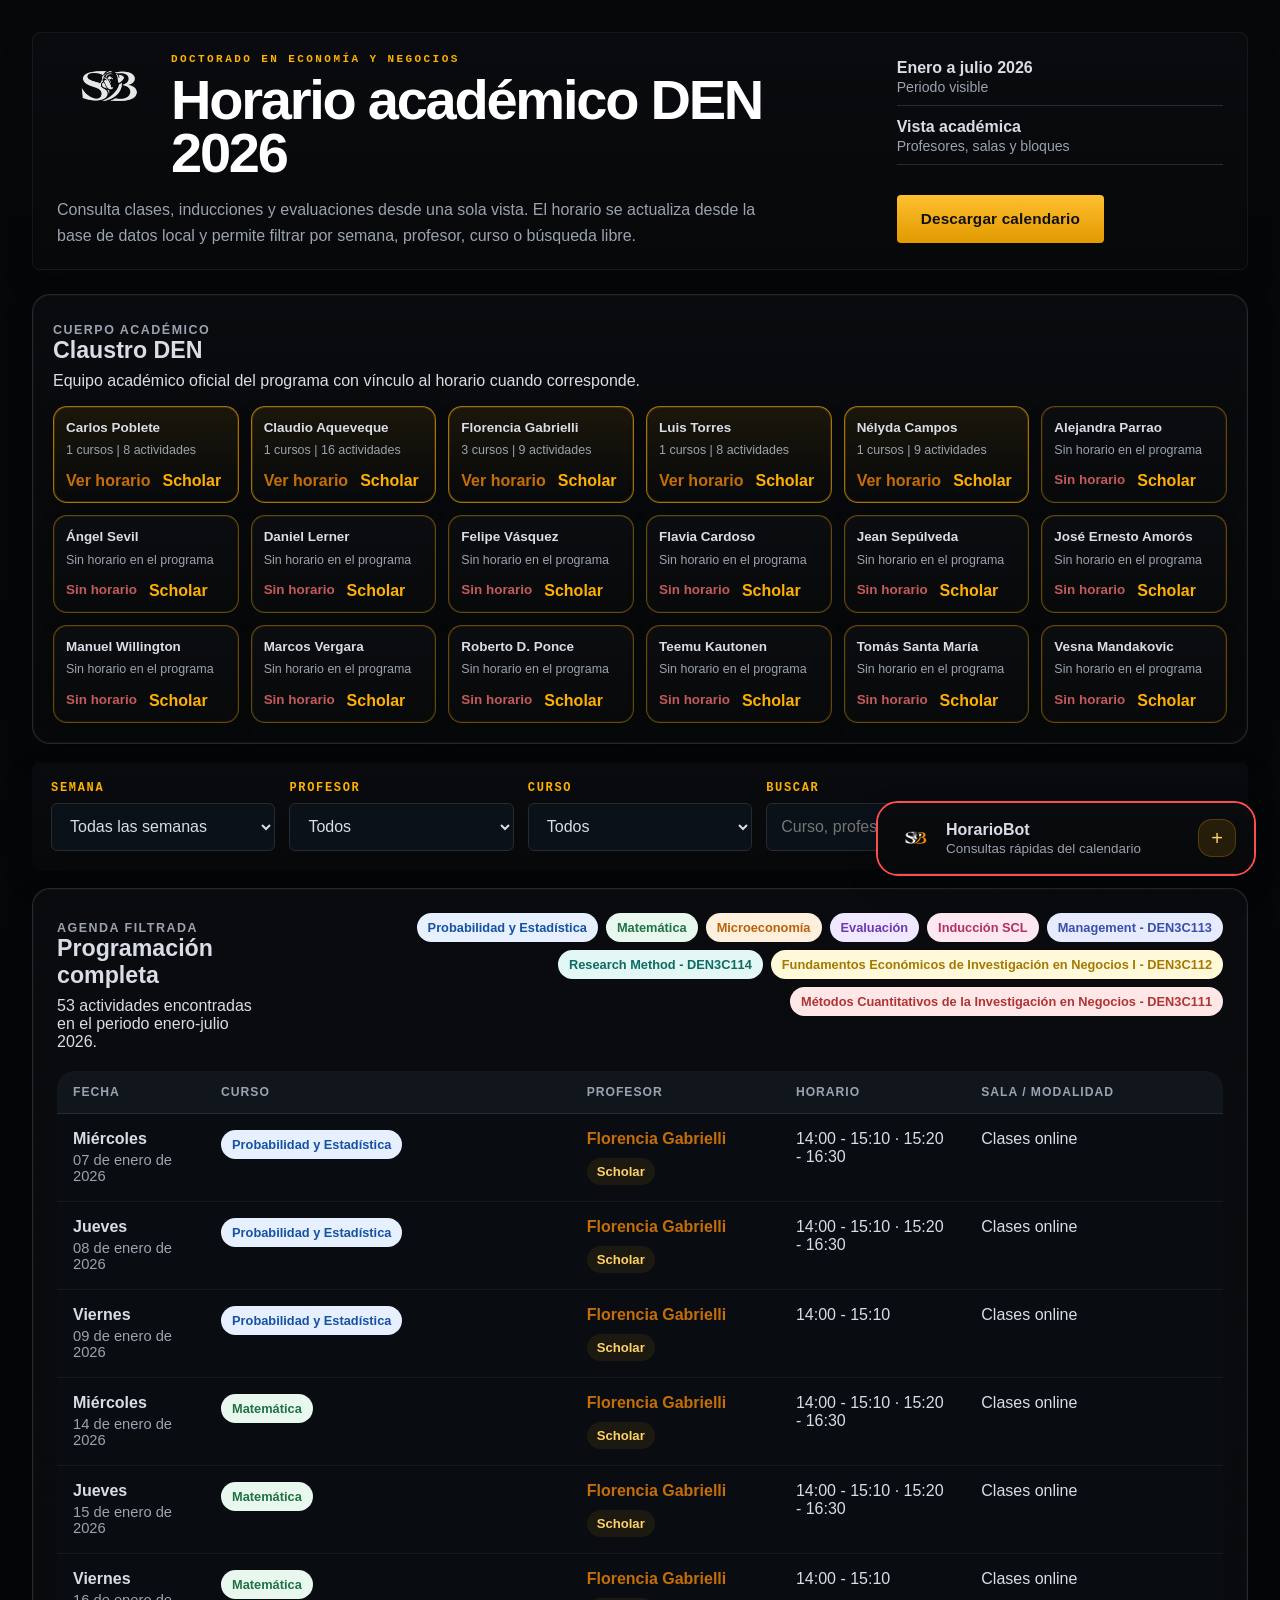
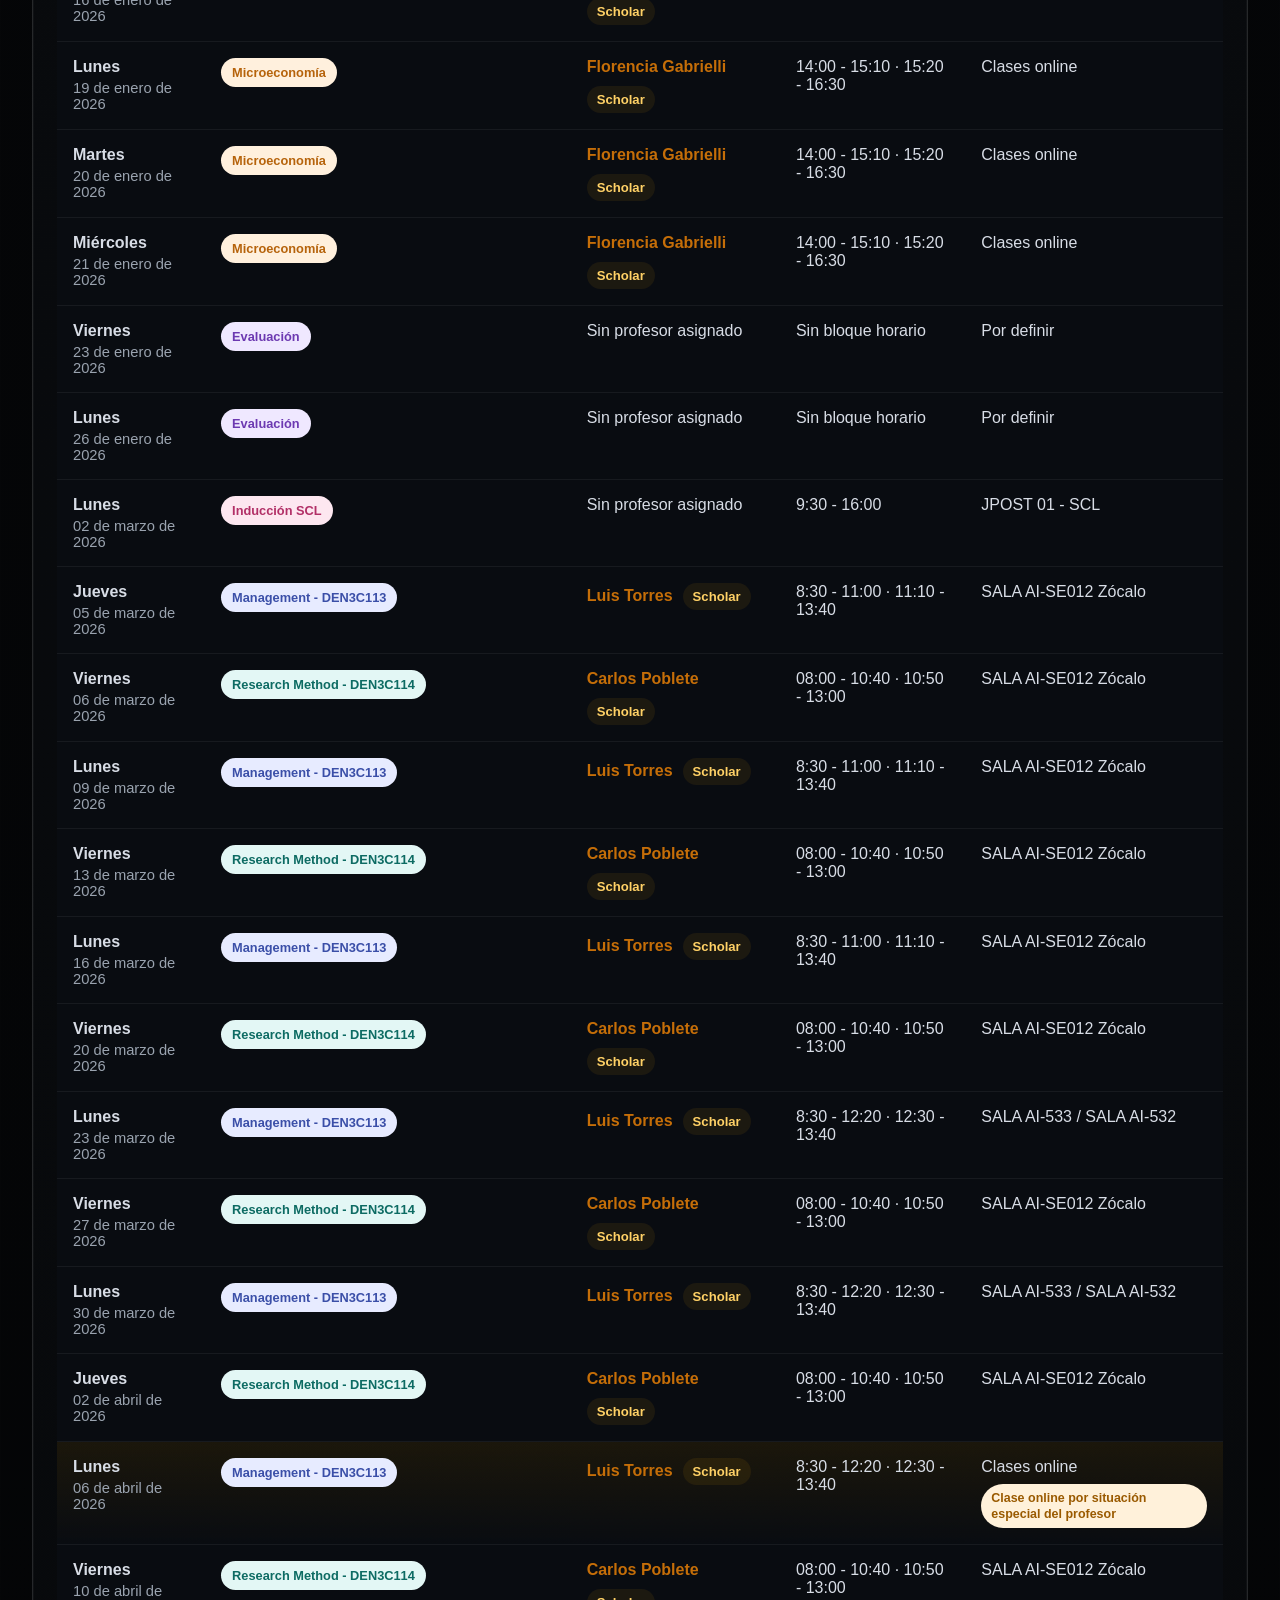
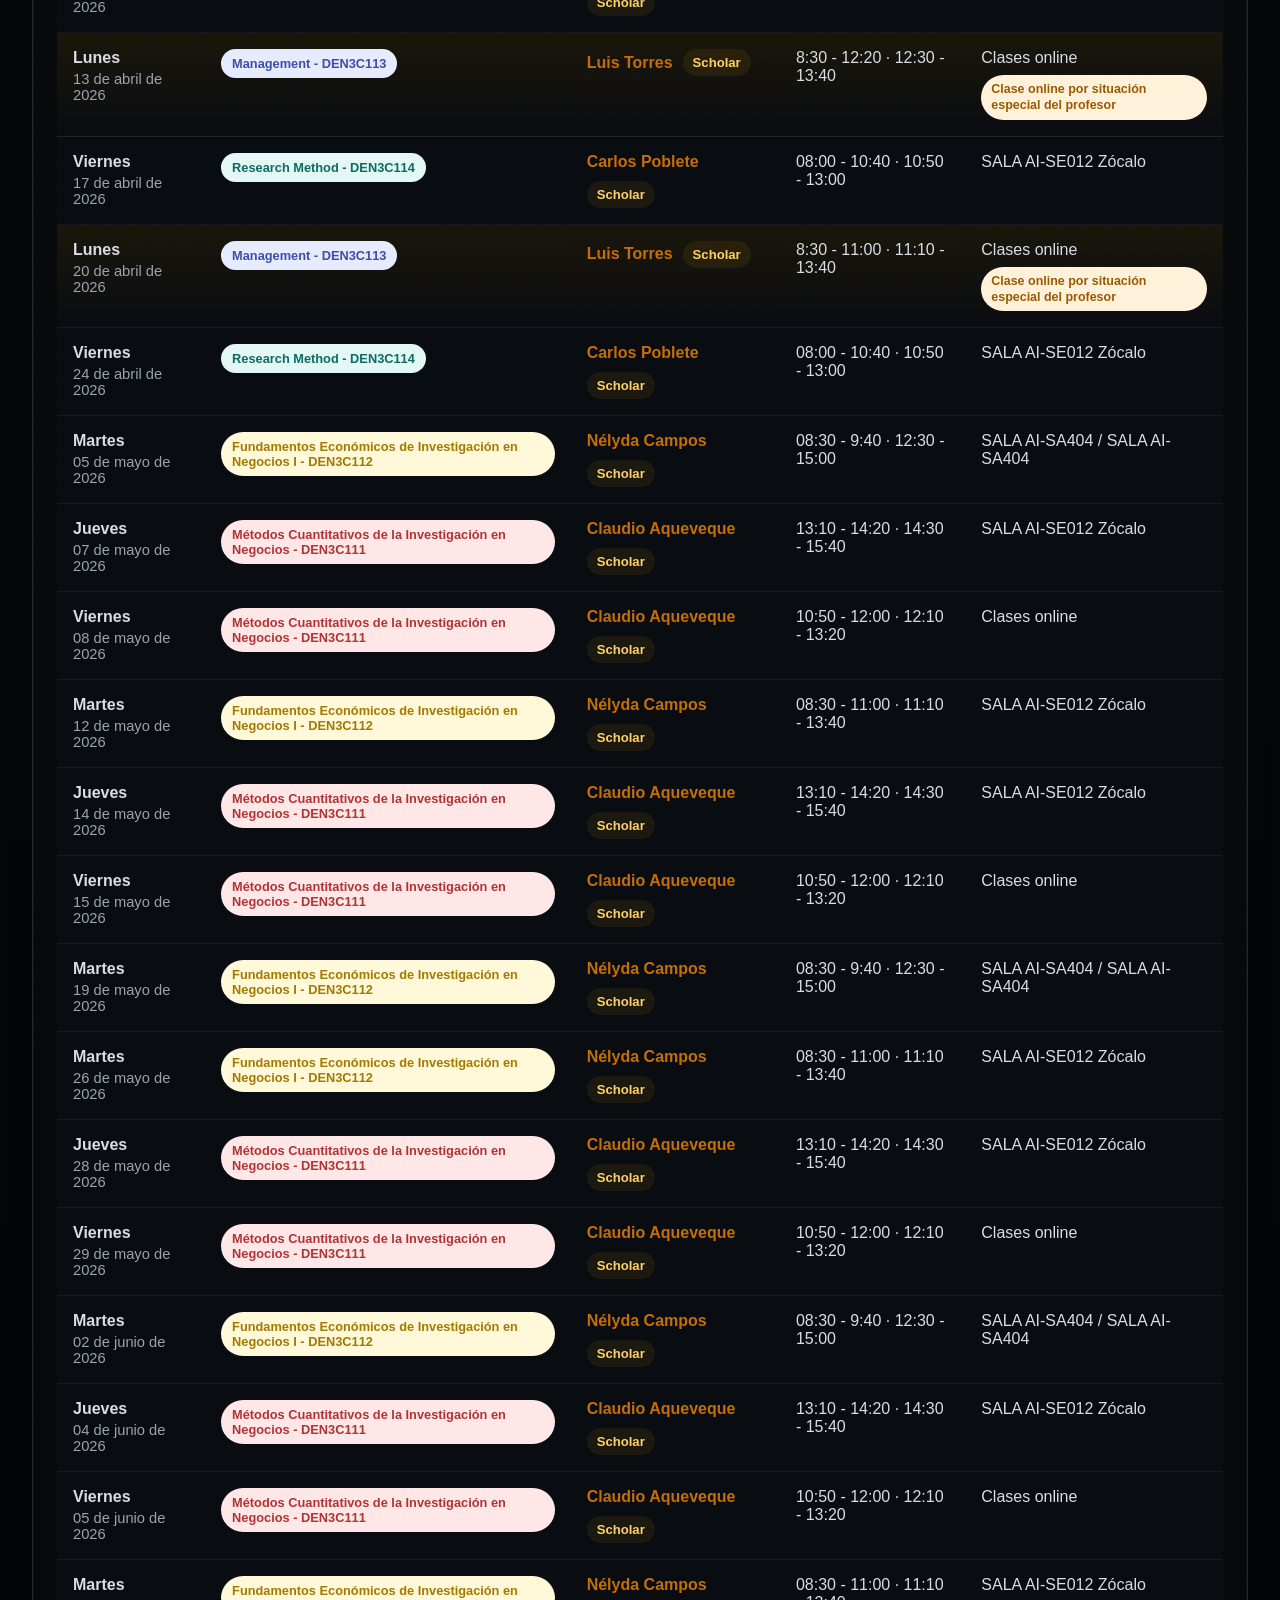
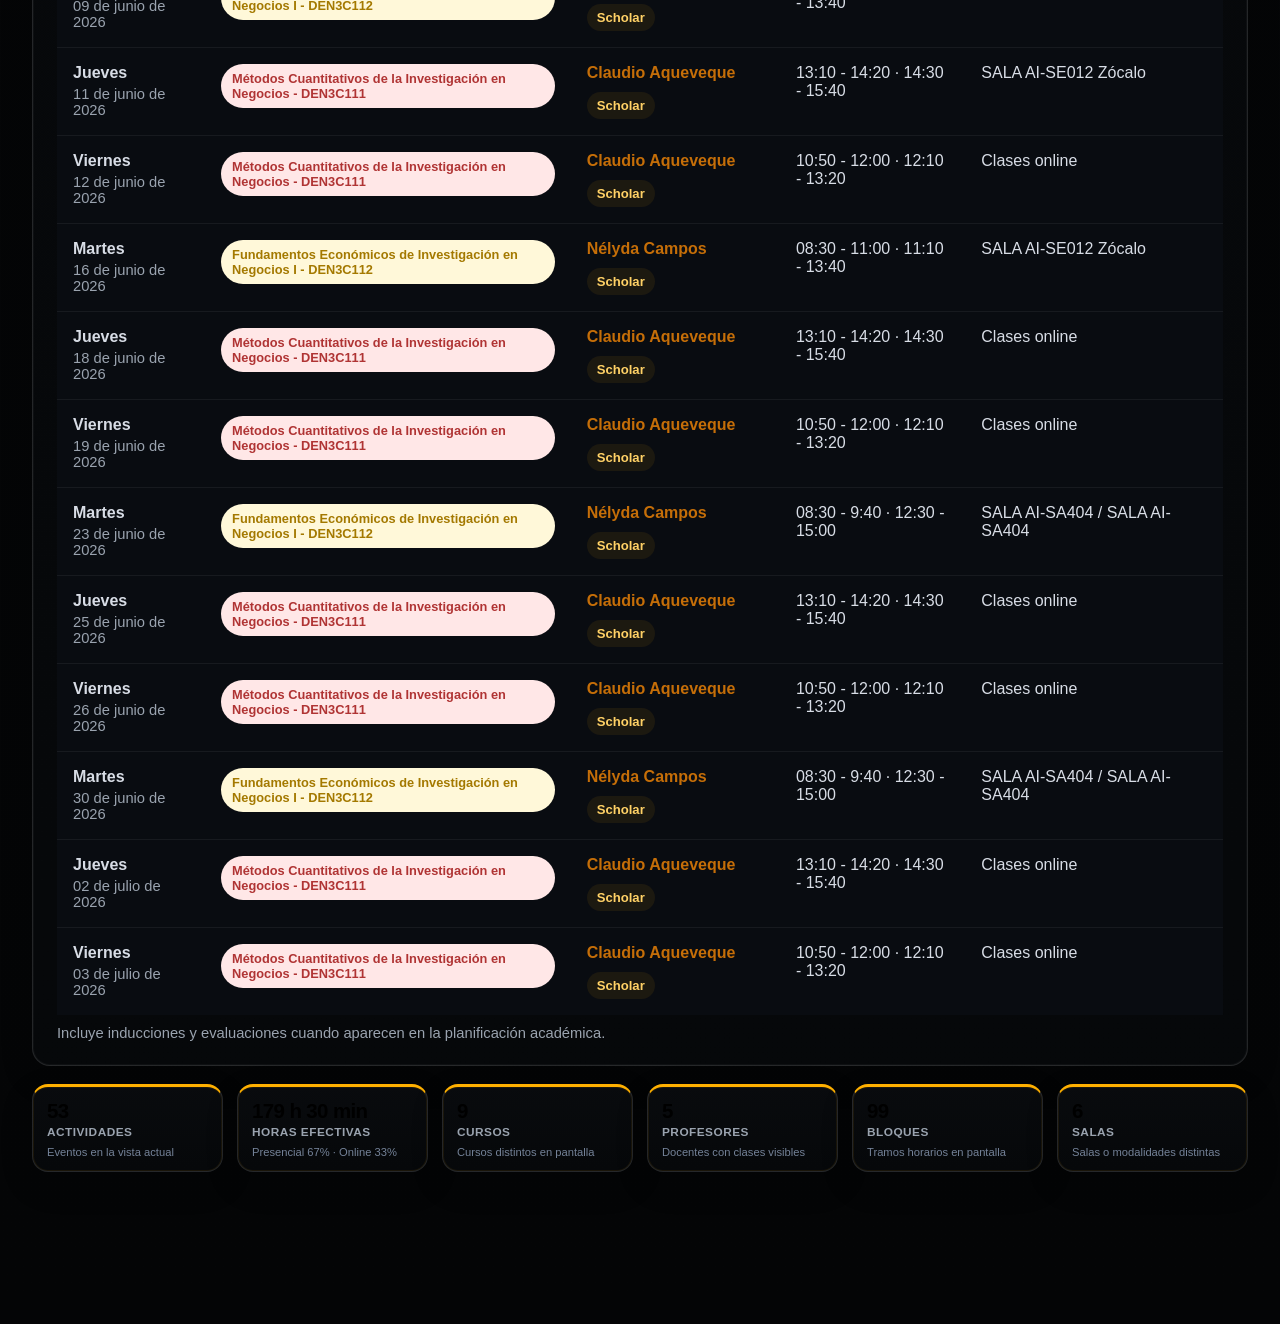
==== index.html @ d41dac8c "feat(ui): restyle schedule to bloomberg-inspired theme" ====
<!DOCTYPE html>
<html lang="es">
<head>
<meta charset="UTF-8">
<meta name="viewport" content="width=device-width, initial-scale=1.0">
<title>Horario DEN 2026 | Doctorado en Economía y Negocios UDD</title>
<link rel="stylesheet" href="styles/styles.css?v=20260322bc">
<script src="scripts/schedule.js?v=20260322bc" defer></script>
<script src="scripts/portal.js?v=20260322bc" defer></script>
<script src="scripts/chatbot.js?v=20260322bc" defer></script>
</head>
<body>
<main class="container">
<section class="hero">
<div class="hero-copy">
<div class="hero-brand">
<img class="hero-logo" src="logo_clean.png" alt="Logo UDD Negocios">
<div class="hero-brand-copy">
<p class="eyebrow">Doctorado en Economía y Negocios</p>
<h1>Horario académico DEN 2026</h1>
</div>
</div>
<p class="hero-text">
Consulta clases, inducciones y evaluaciones desde una sola vista. El horario se
actualiza desde la base de datos local y permite filtrar por semana, profesor,
curso o búsqueda libre.
</p>
</div>

<div class="hero-meta" aria-label="Resumen de cobertura del horario">
<article class="meta-card">
<strong>Enero a julio 2026</strong>
<span>Periodo visible</span>
</article>
<article class="meta-card">
<strong>Vista académica</strong>
<span>Profesores, salas y bloques</span>
</article>
<div class="meta-download-wrap">
<button id="downloadICS" class="meta-download" type="button">Descargar calendario</button>
</div>
</div>
</section>

<section class="workspace" aria-label="Panel de horario académico">
<section class="panel panel-compact faculty-band">
<header class="side-head">
<div>
<p class="section-label">Cuerpo académico</p>
<h2>Claustro DEN</h2>
<p>Equipo académico oficial del programa con vínculo al horario cuando corresponde.</p>
</div>
</header>
<div id="facultyGrid" class="faculty-band"></div>
</section>

<div class="toolbar">
<div class="control">
<label for="weekSelector">Semana</label>
<select id="weekSelector"></select>
</div>

<div class="control">
<label for="profSelector">Profesor</label>
<select id="profSelector"></select>
</div>

<div class="control">
<label for="courseSelector">Curso</label>
<select id="courseSelector"></select>
</div>

<div class="control">
<label for="searchInput">Buscar</label>
<input
id="searchInput"
name="searchInput"
type="search"
placeholder="Curso, profesor, sala o modalidad"
autocomplete="off"
>
</div>

<div class="control actions">
<button id="resetFilters" class="secondary-btn" type="button">
Limpiar filtros
</button>
</div>
</div>

<section class="active-filters" id="activeFilters" aria-live="polite"></section>

<div class="content-grid">
<section class="panel schedule-panel">
<header class="panel-head">
<div>
<p class="section-label">Agenda filtrada</p>
<h2 id="weekTitle">Cargando horario</h2>
<p id="weekSubtitle"></p>
</div>
<div class="legend" id="legend" aria-label="Cursos visibles"></div>
</header>

<div id="tableWrap" class="table-wrap" aria-live="polite"></div>

<footer class="footer-note">
Incluye inducciones y evaluaciones cuando aparecen en la planificación académica.
</footer>
</section>
</div>

<section class="summary" id="summary" aria-live="polite"></section>
</section>
</main>

<section id="den-chatbot" class="chatbot minimized" aria-label="Asistente del horario">
<header class="chat-header">
<div class="chat-brand">
<img class="chat-logo" src="logo_clean.png" alt="Logo UDD Negocios">
<div>
<span class="chat-title">HorarioBot</span>
<p class="chat-subtitle">Consultas rápidas del calendario</p>
</div>
</div>
<button
id="chat-toggle"
class="icon-btn"
aria-label="Abrir o cerrar chatbot"
aria-expanded="false"
type="button"
>
+
</button>
</header>

<div id="den-chat-window" class="chat-window" aria-live="polite"></div>
</section>
</body>
</html>
---- styles/styles.css ----
:root{
--bg:#050608;
--bg-strong:#0b0d10;
--card:linear-gradient(180deg, rgba(9,11,14,.98), rgba(6,8,10,.99));
--line:#262a31;
--line-strong:#3a2c12;
--text:#d8dde6;
--muted:#9aa3af;
--brand:#050608;
--brand-2:#ffb000;
--brand-3:#ffd166;
--shadow:0 12px 34px rgba(0,0,0,.14);
--blue:#e6f0ff;
--green:#e9f8ef;
--orange:#fff0dd;
--purple:#efe8ff;
--pink:#fde7f0;
--indigo:#e7ebff;
--teal:#e3f7f5;
--yellow:#fff8d9;
--red:#ffe7e7;
--font-ui:"Space Grotesk","Aptos","Segoe UI",sans-serif;
--shadow-soft:0 14px 36px rgba(17,17,17,.06);
}

*{
box-sizing:border-box;
}

html{
scroll-behavior:smooth;
}

body{
margin:0;
padding:32px;
color:var(--text);
font-family:var(--font-ui);
background:linear-gradient(180deg, #060709 0%, #040506 100%);
}

button,
input,
select{
font:inherit;
}

button{
cursor:pointer;
}

a{
color:inherit;
}

.container{
max-width:1360px;
margin:0 auto 120px;
}

.hero{
display:grid;
grid-template-columns:minmax(0, 1.8fr) minmax(280px, .72fr);
gap:24px;
padding:20px 24px;
border-radius:8px;
background:linear-gradient(180deg, rgba(9,11,14,.98), rgba(6,8,10,.99));
color:#fff;
box-shadow:var(--shadow);
align-items:center;
min-height:0;
border:1px solid rgba(255,255,255,.06);
}

.hero-copy{
max-width:860px;
}

.hero-brand{
display:grid;
grid-template-columns:auto 1fr;
align-items:start;
column-gap:14px;
}

.hero-brand-copy{
display:flex;
flex-direction:column;
justify-content:center;
}

.hero-logo{
width:100px;
height:auto;
flex:0 0 auto;
margin:0;
filter:brightness(0) invert(1);
opacity:.9;
}

.eyebrow{
margin:0 0 8px;
font-size:11px;
letter-spacing:.22em;
text-transform:uppercase;
color:var(--brand-2);
opacity:1;
font-weight:700;
font-family:"IBM Plex Mono","Aptos Mono",monospace;
}

.hero h1{
margin:0;
font-size:clamp(34px, 5vw, 56px);
line-height:.95;
letter-spacing:-.04em;
}

.hero-text{
max-width:720px;
margin:18px 0 0;
line-height:1.6;
color:var(--muted);
}

.hero-meta{
display:grid;
gap:12px;
align-content:start;
}

.meta-card{
padding:0 0 10px;
border:none;
border-bottom:1px solid var(--line);
border-radius:0;
background:none;
backdrop-filter:none;
}

.meta-card:last-child{
padding-bottom:0;
border-bottom:none;
}

.meta-card strong,
.meta-card span{
display:block;
}

.meta-card strong{
font-size:1rem;
margin-bottom:2px;
color:var(--text);
}

.meta-card span{
font-size:.88rem;
color:var(--muted);
}

.meta-download-wrap{
display:flex;
align-items:center;
justify-content:flex-start;
min-height:auto;
padding-top:18px;
}

.meta-download{
margin-top:0;
display:inline-flex;
align-items:center;
justify-content:center;
min-height:48px;
padding:14px 24px;
border-radius:4px;
background:linear-gradient(180deg, #ffbf2f, #e19a00);
color:#111111;
font-size:.96rem;
font-weight:800;
letter-spacing:.01em;
border:0;
box-shadow:none;
text-shadow:none;
text-decoration:none;
cursor:pointer;
transition:transform .16s ease, box-shadow .16s ease, background .16s ease;
}

.meta-download:hover,
.meta-download:focus-visible{
background:linear-gradient(180deg, #ffc94c, #eba40f);
color:#111111;
transform:translateY(-1px);
box-shadow:0 8px 16px rgba(0,0,0,.18);
}

.workspace{
margin-top:24px;
display:flex;
flex-direction:column;
gap:18px;
}

.toolbar{
display:grid;
grid-template-columns:repeat(5, minmax(0, 1fr));
gap:14px;
padding:18px;
background:linear-gradient(180deg, rgba(9,11,14,.98), rgba(6,8,10,.99));
border:1px solid rgba(0,0,0,.06);
border-radius:8px;
backdrop-filter:none;
box-shadow:var(--shadow);
}

.control{
display:flex;
flex-direction:column;
gap:8px;
}

.control label{
font-size:12px;
font-weight:700;
letter-spacing:.14em;
text-transform:uppercase;
color:var(--brand-2);
font-family:"IBM Plex Mono","Aptos Mono",monospace;
}

select,
input{
width:100%;
min-height:48px;
padding:12px 14px;
border:1px solid var(--line);
border-radius:6px;
background:#0a1118;
color:var(--text);
outline:none;
transition:border-color .16s ease, box-shadow .16s ease, transform .16s ease;
}

select:focus,
input:focus{
border-color:var(--brand-2);
box-shadow:0 0 0 4px rgba(242,140,24,.14);
}

.actions{
justify-content:flex-end;
}

.primary-btn,
.secondary-btn,
.text-btn,
.icon-btn{
border:none;
border-radius:14px;
transition:transform .16s ease, box-shadow .16s ease, background .16s ease;
}

.primary-btn,
.secondary-btn{
min-height:48px;
font-weight:700;
}

.primary-btn{
background:var(--brand);
color:#fff;
box-shadow:0 10px 24px rgba(17,17,17,.18);
}

.primary-btn:hover,
.secondary-btn:hover,
.text-btn:hover,
.icon-btn:hover,
.badge-button:hover,
.legend-course:hover,
.den-buttons button:hover{
transform:translateY(-1px);
}

.secondary-btn{
background:rgba(255,176,0,.05);
color:#ffd166;
border:1px solid rgba(255,176,0,.22);
}

.text-btn{
padding:0;
background:none;
color:#c56e08;
font-weight:700;
}

.text-link{
font-weight:700;
color:var(--brand-2);
text-decoration:none;
}

.text-muted{
color:var(--muted);
font-weight:700;
font-size:.84rem;
}

.text-muted-alert{
color:#c45a5a;
}

.summary{
margin:0;
display:grid;
grid-template-columns:repeat(auto-fit, minmax(180px, 1fr));
gap:14px;
}

.active-filters{
display:none;
flex-wrap:wrap;
gap:10px;
margin:0 0 18px;
}

.active-filters.is-visible{
display:flex;
}

.sum-card,
.panel,
.chatbot{
background:var(--card);
border:1px solid rgba(255,255,255,.12);
box-shadow:var(--shadow);
}

.sum-card{
padding:14px 14px 12px;
border-radius:16px;
text-align:left;
border-top:3px solid var(--brand-2);
box-shadow:inset 0 0 0 1px rgba(255,176,0,.08), var(--shadow);
}

.sum-card .k{
font-size:1.28rem;
font-weight:800;
line-height:1;
letter-spacing:-.03em;
}

.sum-card .v{
margin-top:4px;
font-size:.74rem;
font-weight:700;
letter-spacing:.04em;
text-transform:uppercase;
color:var(--muted);
}

.sum-helper{
margin-top:6px;
font-size:.7rem;
line-height:1.25;
color:#748298;
}

.summary-action{
cursor:pointer;
transition:transform .16s ease, box-shadow .16s ease, border-color .16s ease, background .16s ease;
}

.summary-action:hover,
.summary-action:focus-visible{
transform:translateY(-1px);
border-color:rgba(255,176,0,.4);
box-shadow:0 14px 28px rgba(0,0,0,.24);
background:linear-gradient(180deg, rgba(12,14,17,.98), rgba(8,10,12,.99));
}

.filter-chip{
display:inline-flex;
align-items:center;
gap:8px;
padding:10px 14px;
border:1px solid #d7e2f0;
border-radius:999px;
background:rgba(255,255,255,.84);
color:var(--brand);
font-weight:700;
box-shadow:0 6px 16px rgba(20,38,62,.05);
}

.content-grid{
display:block;
width:100%;
}

.faculty-band{
margin:0;
}

.faculty-band-grid{
display:grid;
grid-template-columns:repeat(6, minmax(0, 1fr));
gap:12px;
margin-top:16px;
}

.panel{
border-radius:18px;
padding:24px;
box-shadow:inset 0 0 0 1px rgba(255,255,255,.03), var(--shadow);
}

.panel-compact{
padding:20px;
}

.schedule-panel{
min-height:auto;
width:100%;
}

.panel-head,
.side-head{
display:flex;
justify-content:space-between;
align-items:flex-start;
gap:16px;
}

.section-label{
margin:0 0 8px;
font-size:.78rem;
font-weight:800;
letter-spacing:.12em;
text-transform:uppercase;
color:var(--muted);
}

.panel-head h2,
.side-head h2{
margin:0;
font-size:1.45rem;
}

.panel-head p,
.side-head p{
margin:8px 0 0;
}

.legend{
display:flex;
flex-wrap:wrap;
gap:8px;
justify-content:flex-end;
}

.table-wrap{
margin-top:20px;
overflow:auto;
}

table{
width:100%;
border-collapse:separate;
border-spacing:0;
}

thead th{
padding:14px 16px;
text-align:left;
font-size:.76rem;
font-weight:800;
letter-spacing:.08em;
text-transform:uppercase;
color:var(--muted);
background:#11161d;
border-bottom:1px solid var(--line);
}

thead th:first-child{
border-top-left-radius:18px;
}

thead th:last-child{
border-top-right-radius:18px;
}

tbody tr{
background:#090c11;
}

tbody tr.row-special-change{
background:linear-gradient(180deg, rgba(255,176,0,.08) 0%, #090c11 100%);
}

tbody td{
padding:16px;
border-bottom:1px solid rgba(255,255,255,.06);
vertical-align:top;
}

tbody tr:last-child td{
border-bottom:none;
}

.datebox .day{
font-weight:800;
text-transform:capitalize;
}

.datebox .date{
margin-top:4px;
color:var(--muted);
font-size:.92rem;
}

.footer-note{
margin-top:10px;
font-size:.92rem;
color:var(--muted);
}

.special-change-note{
margin-top:8px;
display:inline-flex;
padding:6px 10px;
border-radius:999px;
background:#fff1da;
color:#9a5a00;
font-size:.78rem;
font-weight:800;
line-height:1.3;
}

.badge{
display:inline-flex;
align-items:center;
padding:7px 11px;
border-radius:999px;
font-size:.8rem;
font-weight:800;
border:none;
}

.badge-button,
.legend-course{
box-shadow:none;
}

.badge-button{
text-align:left;
}

.legend-course{
cursor:pointer;
}

.professor-cell{
display:flex;
flex-wrap:wrap;
gap:10px;
align-items:center;
}

.professor-trigger{
text-align:left;
}

.scholar-link{
display:inline-flex;
align-items:center;
padding:6px 10px;
border-radius:999px;
background:rgba(255,176,0,.08);
color:#ffd166;
text-decoration:none;
font-size:.82rem;
font-weight:700;
}

.stack-list{
display:grid;
gap:10px;
margin-top:16px;
}

.faculty-spotlight{
padding:12px;
border:1px solid rgba(255,176,0,.42);
border-radius:14px;
background:linear-gradient(180deg, rgba(11,13,16,.98) 0%, rgba(7,9,11,.99) 100%);
}

.faculty-band-grid .faculty-spotlight{
min-height:100%;
}

.faculty-card{
display:flex;
flex-direction:column;
justify-content:space-between;
box-shadow:0 10px 24px rgba(20,38,62,.06);
}

.faculty-card-active{
border-color:rgba(255,176,0,.62);
background:linear-gradient(180deg, rgba(255,176,0,.08) 0%, rgba(7,9,11,.99) 100%);
box-shadow:inset 0 0 0 1px rgba(255,176,0,.16), 0 8px 18px rgba(0,0,0,.2);
}

.faculty-card-muted{
border-color:rgba(255,176,0,.38);
background:linear-gradient(180deg, rgba(11,13,16,.98) 0%, rgba(7,9,11,.99) 100%);
box-shadow:inset 0 0 0 1px rgba(255,176,0,.08), 0 8px 18px rgba(0,0,0,.2);
}

.faculty-spotlight-top{
display:flex;
justify-content:space-between;
align-items:flex-start;
gap:12px;
}

.faculty-spotlight h3{
margin:0;
font-size:.84rem;
line-height:1.3;
}

.compact-actions{
margin-top:4px;
gap:6px;
}

.faculty-directory-link{
display:inline-flex;
align-items:center;
margin-top:16px;
font-weight:800;
color:var(--brand);
text-decoration:none;
font-size:.92rem;
}

.muted-copy{
margin:10px 0 0;
font-size:.92rem;
color:var(--muted);
line-height:1.45;
}

.faculty-card .muted-copy{
margin-top:6px;
font-size:.78rem;
line-height:1.3;
}

.faculty-band-empty{
margin:0;
}

.card-actions{
display:flex;
flex-wrap:wrap;
gap:12px;
margin-top:14px;
}

.mini-pill{
display:inline-flex;
align-items:center;
padding:6px 10px;
border-radius:999px;
background:#edf5ff;
color:var(--brand-2);
font-size:.74rem;
font-weight:800;
}

.empty{
padding:40px 20px;
border:1px dashed var(--line-strong);
border-radius:18px;
background:#fbfdff;
text-align:center;
color:var(--muted);
}

.empty-title{
display:block;
font-size:1rem;
color:var(--text);
}

.empty-copy{
max-width:560px;
margin:12px auto 0;
line-height:1.6;
}

.empty-actions{
margin-top:18px;
display:flex;
justify-content:center;
}

.chatbot{
position:fixed;
right:24px;
bottom:24px;
width:min(380px, calc(100vw - 24px));
border-radius:22px;
overflow:hidden;
z-index:20;
border:2px solid #ff4d4d !important;
}

.chat-header{
display:flex;
justify-content:space-between;
align-items:center;
gap:16px;
padding:16px 18px;
background:linear-gradient(180deg, rgba(9,11,14,.98), rgba(6,8,10,.99));
color:var(--text);
border-bottom:1px solid rgba(255,255,255,.08);
}

.chat-brand{
display:flex;
align-items:center;
gap:12px;
min-width:0;
}

.chat-logo{
width:38px;
height:38px;
object-fit:contain;
display:block;
filter:none;
}

.chat-title{
display:block;
font-weight:800;
}

.chat-subtitle{
margin:2px 0 0;
font-size:.84rem;
color:var(--muted);
opacity:1;
}

.icon-btn{
width:38px;
height:38px;
background:rgba(255,176,0,.12);
color:var(--brand-3);
font-size:1.25rem;
border:1px solid rgba(255,176,0,.22);
}

.chat-window{
max-height:420px;
padding:16px;
overflow:auto;
background:linear-gradient(180deg, rgba(9,11,14,.98), rgba(6,8,10,.99));
}

.chatbot.minimized .chat-window{
display:none;
}

.chat-copy{
font-weight:700;
color:var(--brand-3);
}

.chat-empty{
margin:14px 0 0;
color:var(--muted);
}

.chat-inline-btn{
display:inline-flex;
align-items:center;
padding:8px 12px;
border:1px solid rgba(255,176,0,.28);
border-radius:6px;
background:rgba(255,176,0,.06);
color:#ffd166;
font:inherit;
font-weight:700;
cursor:pointer;
}

.chat-inline-btn:hover,
.chat-inline-btn:focus-visible{
background:rgba(255,176,0,.12);
}

.chat-results{
display:grid;
gap:12px;
margin-top:14px;
}

.chat-card{
padding:14px;
border:1px solid rgba(255,176,0,.24);
border-radius:10px;
background:#0a1118;
}

.chat-card h3{
margin:0;
font-size:1rem;
color:var(--text);
}

.chat-meta{
margin:8px 0 0;
font-size:.9rem;
line-height:1.5;
color:var(--muted);
}

.den-buttons{
display:grid;
gap:10px;
margin-top:14px;
}

.den-buttons button{
padding:12px 14px;
border:1px solid rgba(255,176,0,.28);
border-radius:10px;
background:#0a1118;
color:var(--text);
text-align:left;
font-weight:700;
box-shadow:inset 0 0 0 1px rgba(255,176,0,.04);
}

.den-buttons button:hover,
.den-buttons button:focus-visible{
background:rgba(255,176,0,.08);
color:#ffe29a;
}

.c-blue{background:var(--blue);color:#1652a0;}
.c-green{background:var(--green);color:#207143;}
.c-orange{background:var(--orange);color:#b6630b;}
.c-purple{background:var(--purple);color:#6c39b1;}
.c-pink{background:var(--pink);color:#b23067;}
.c-indigo{background:var(--indigo);color:#3b4fa8;}
.c-teal{background:var(--teal);color:#0d6b63;}
.c-yellow{background:var(--yellow);color:#a47900;}
.c-red{background:var(--red);color:#b03434;}

@media (max-width:1180px){
.toolbar{
grid-template-columns:repeat(2, minmax(0, 1fr));
}

.faculty-band-grid{
grid-template-columns:repeat(3, minmax(0, 1fr));
}
}

@media (max-width:820px){
body{
padding:18px;
}

.container{
margin-bottom:96px;
}

.hero{
grid-template-columns:1fr;
padding:24px;
}

.hero-brand{
align-items:flex-start;
}

.toolbar{
grid-template-columns:1fr;
}

.panel-head,
.side-head{
flex-direction:column;
}

.legend{
justify-content:flex-start;
}

.faculty-band-grid{
grid-template-columns:repeat(2, minmax(0, 1fr));
}

table,
thead,
tbody,
tr,
td{
display:block;
width:100%;
}

thead{
display:none;
}

tbody{
display:grid;
gap:12px;
}

tbody tr{
border:1px solid var(--line);
border-radius:18px;
overflow:hidden;
}

tbody td{
padding:14px 16px;
border-bottom:1px solid #edf2f7;
}

tbody td:last-child{
border-bottom:none;
}

tbody td::before{
content:attr(data-label);
display:block;
margin-bottom:6px;
font-size:.75rem;
font-weight:800;
letter-spacing:.08em;
text-transform:uppercase;
color:var(--muted);
}

.chatbot{
right:12px;
bottom:12px;
width:calc(100vw - 24px);
}
}

@media (max-width:560px){
.summary,
.summary-sidebar{
grid-template-columns:1fr;
}

.faculty-band-grid{
grid-template-columns:1fr;
}

.sum-card{
padding:18px;
}

.sum-card .k{
font-size:1.55rem;
}
}
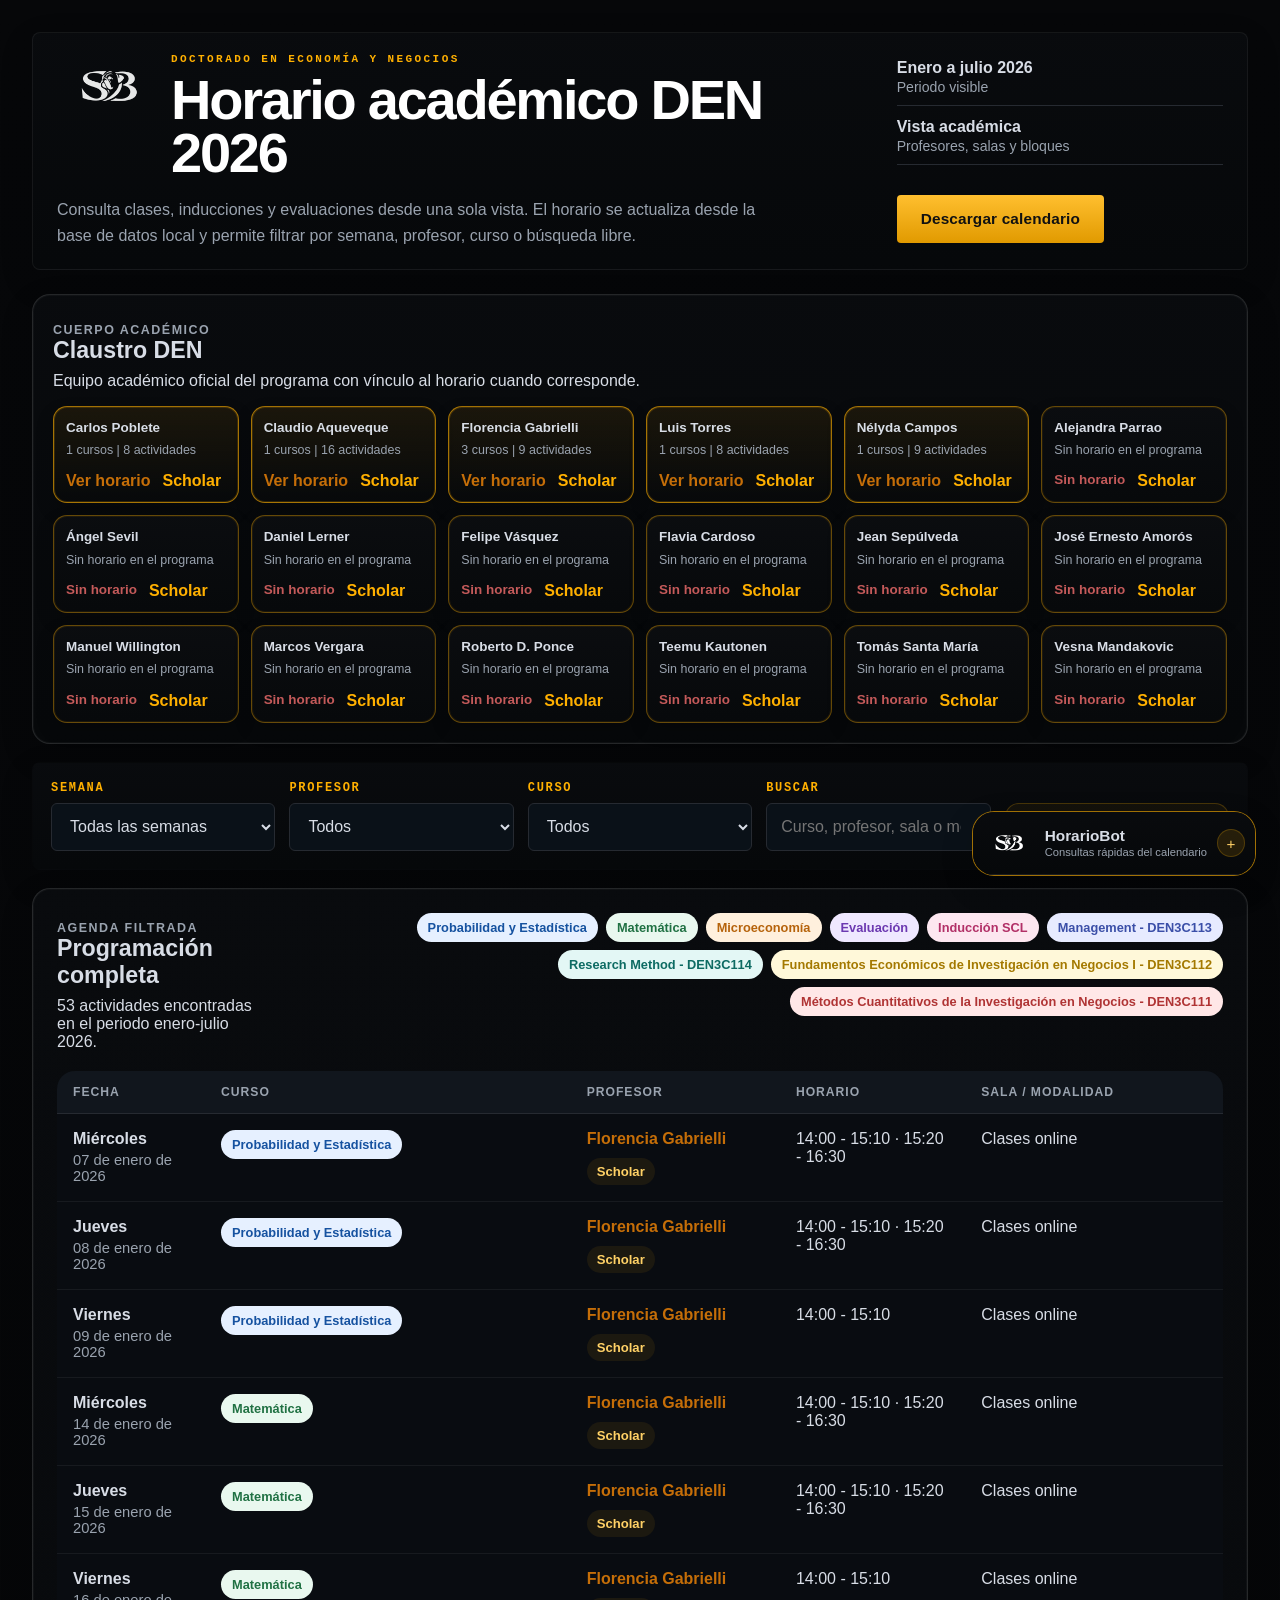
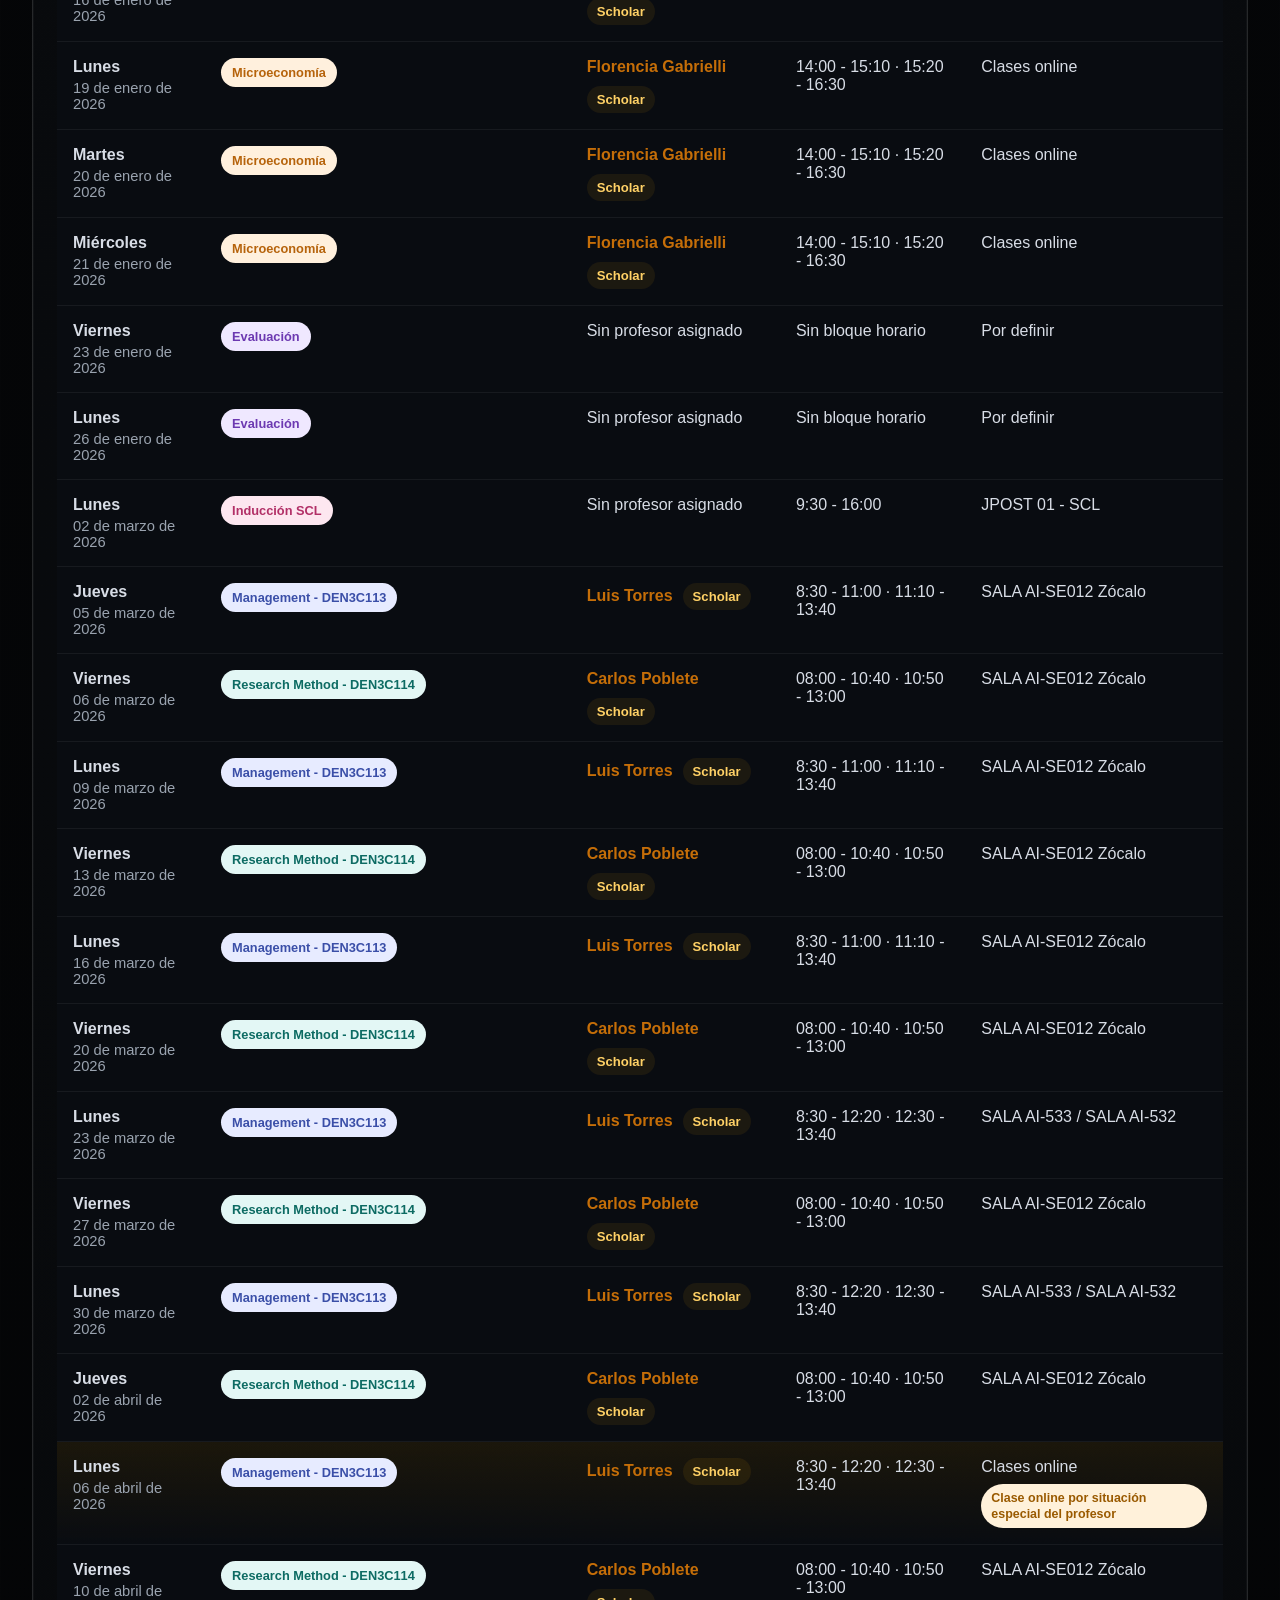
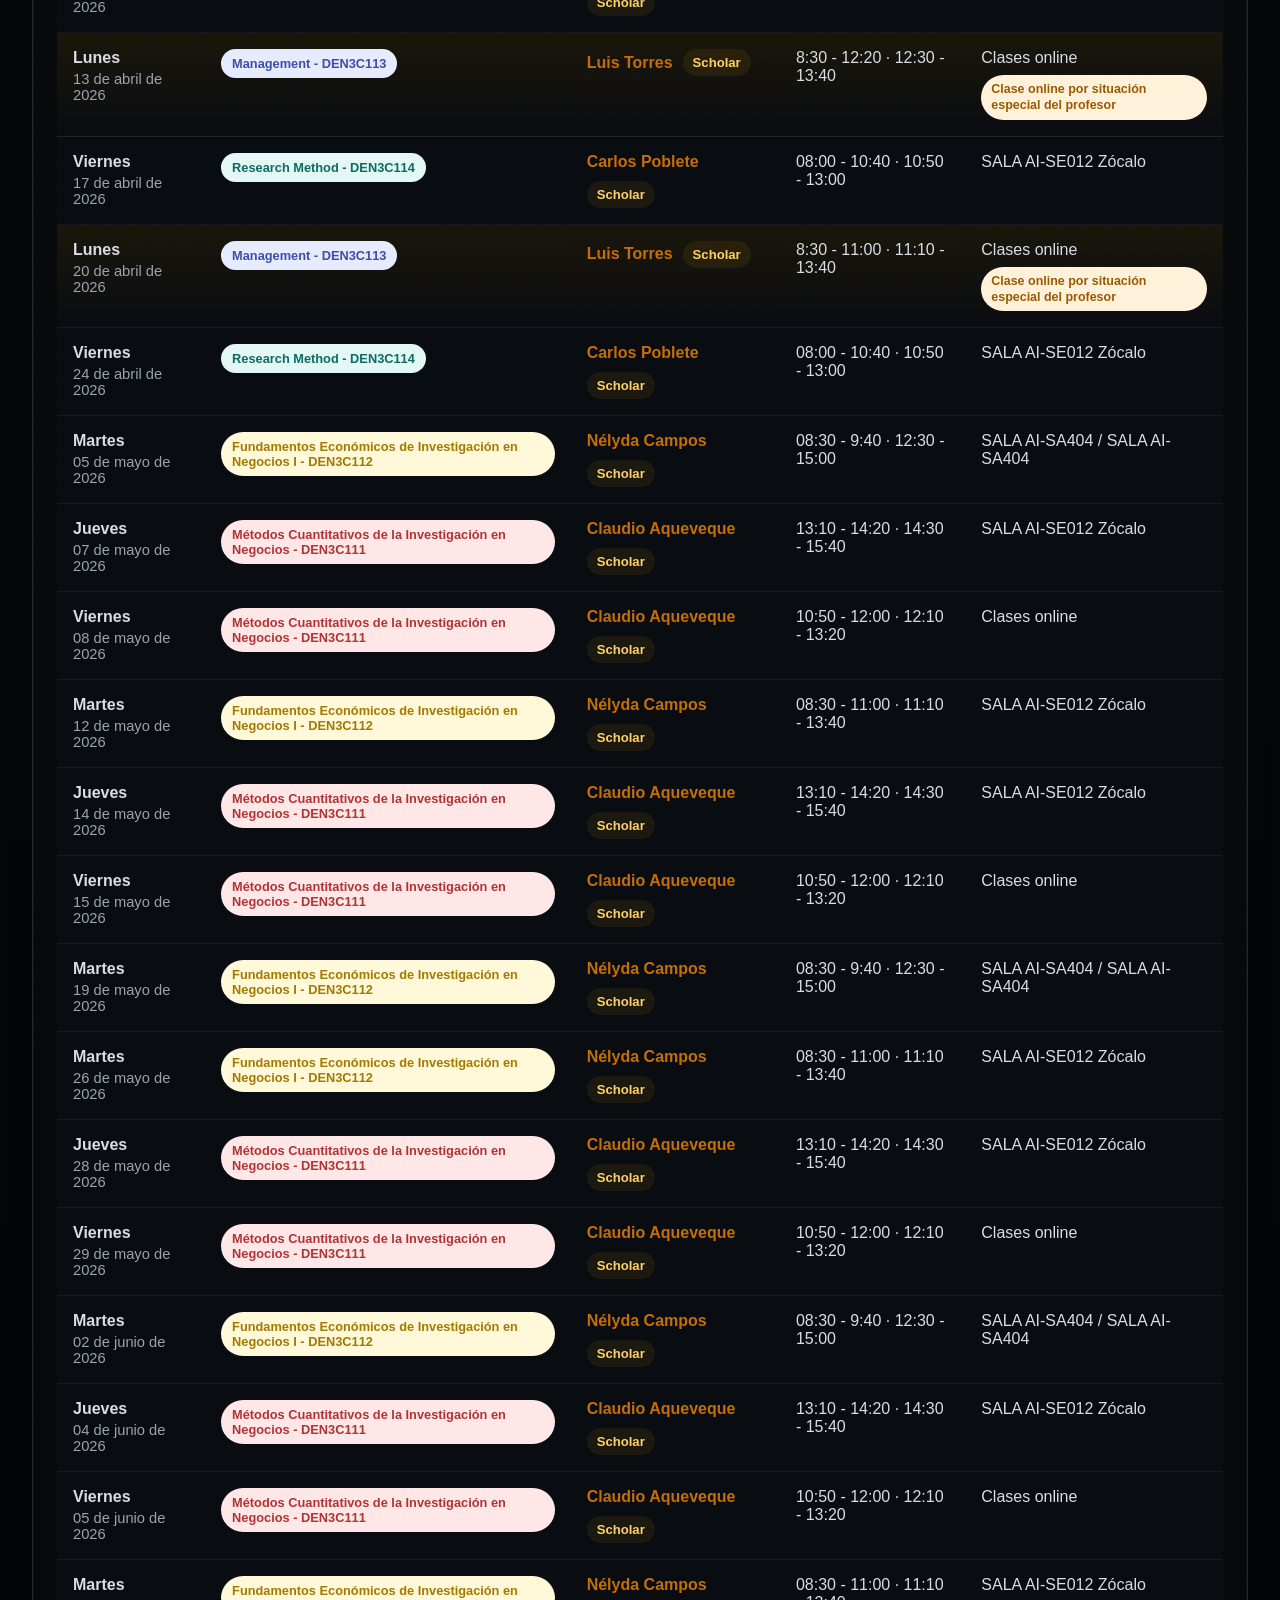
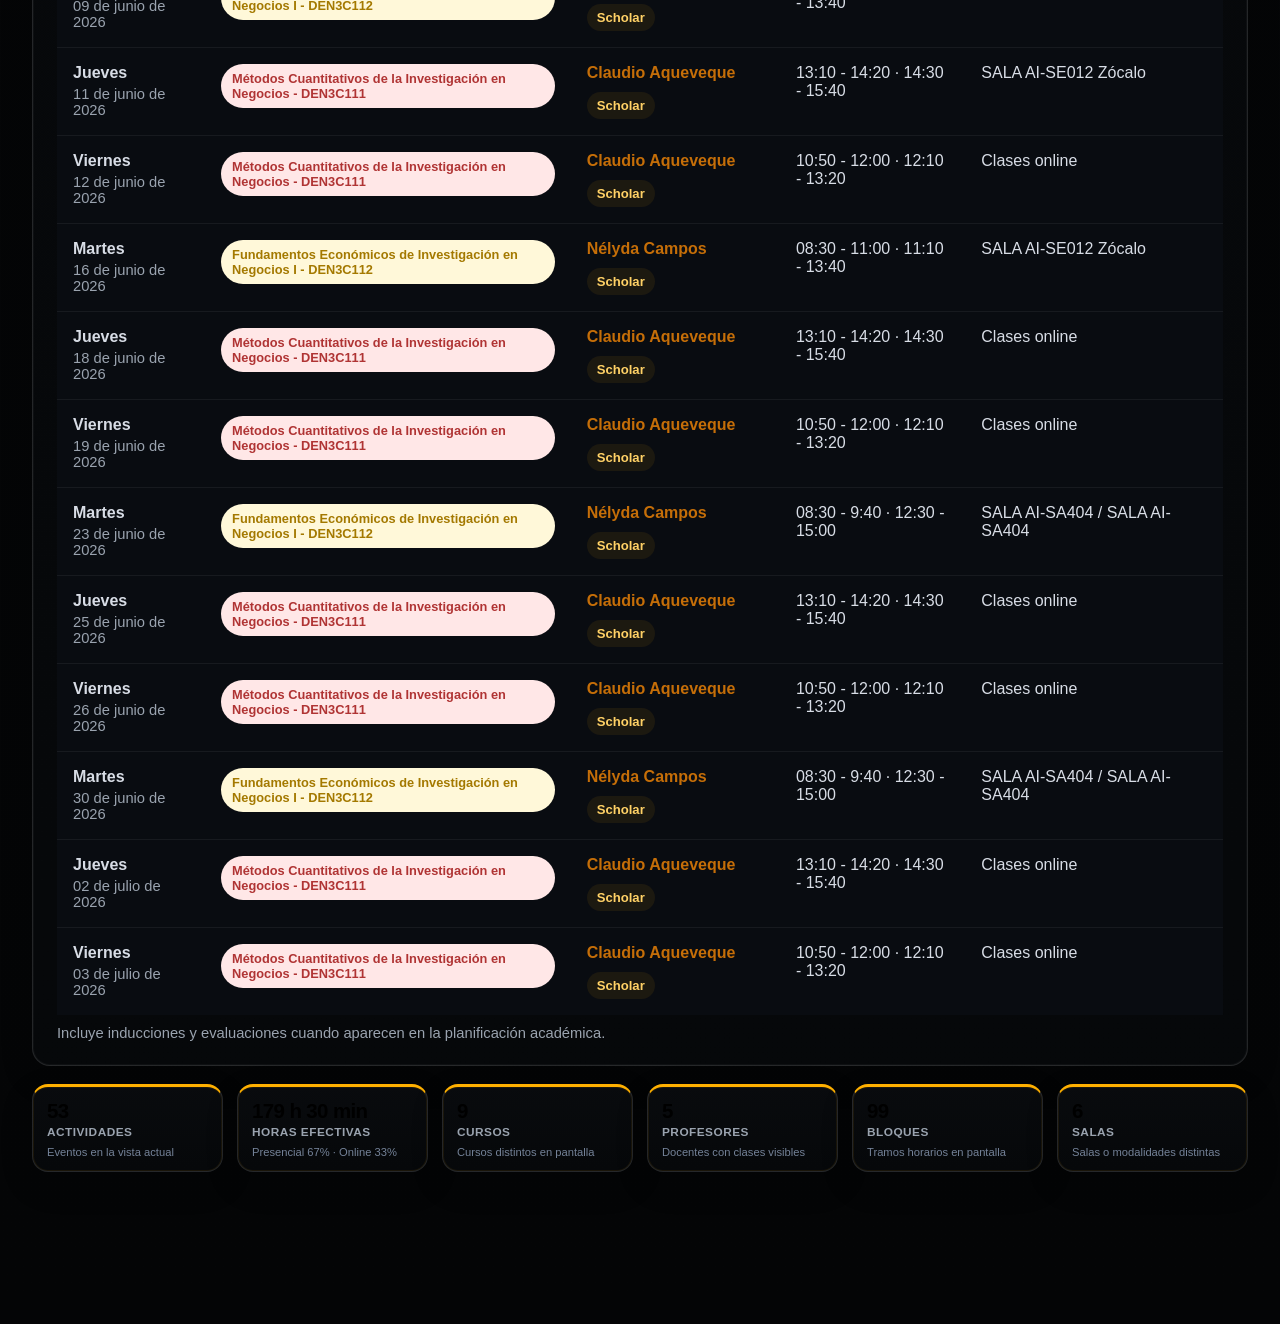
==== commit b613d72e: "fix(ui): refine chatbot shell and visual contrast" ====
--- a/index.html
+++ b/index.html
@@ -4,10 +4,10 @@
 <meta charset="UTF-8">
 <meta name="viewport" content="width=device-width, initial-scale=1.0">
 <title>Horario DEN 2026 | Doctorado en Economía y Negocios UDD</title>
-<link rel="stylesheet" href="styles/styles.css?v=20260322bc">
-<script src="scripts/schedule.js?v=20260322bc" defer></script>
-<script src="scripts/portal.js?v=20260322bc" defer></script>
-<script src="scripts/chatbot.js?v=20260322bc" defer></script>
+<link rel="stylesheet" href="styles/styles.css?v=20260322bj">
+<script src="scripts/schedule.js?v=20260322bj" defer></script>
+<script src="scripts/portal.js?v=20260322bj" defer></script>
+<script src="scripts/chatbot.js?v=20260322bj" defer></script>
 </head>
 <body>
 <main class="container">
--- a/styles/styles.css
+++ b/styles/styles.css
@@ -720,7 +720,13 @@
 border-radius:22px;
 overflow:hidden;
 z-index:20;
-border:2px solid #ff4d4d !important;
+border:1px solid rgba(255,176,0,.62) !important;
+}
+
+.chatbot.minimized{
+width:auto;
+min-width:0;
+max-width:min(760px, calc(100vw - 24px));
 }
 
 .chat-header{
@@ -734,6 +740,11 @@
 border-bottom:1px solid rgba(255,255,255,.08);
 }
 
+.chatbot.minimized .chat-header{
+padding:6px 10px;
+gap:10px;
+}
+
 .chat-brand{
 display:flex;
 align-items:center;
@@ -742,11 +753,31 @@
 }
 
 .chat-logo{
-width:38px;
-height:38px;
+width:76px;
+height:76px;
 object-fit:contain;
 display:block;
-filter:none;
+filter:brightness(0) invert(1);
+}
+
+.chatbot.minimized .chat-logo{
+width:50px;
+height:50px;
+}
+
+.chatbot.minimized .chat-title{
+font-size:.96rem;
+line-height:1.05;
+}
+
+.chatbot.minimized .chat-subtitle{
+font-size:.7rem;
+}
+
+.chatbot.minimized .icon-btn{
+width:28px;
+height:28px;
+font-size:.95rem;
 }
 
 .chat-title{
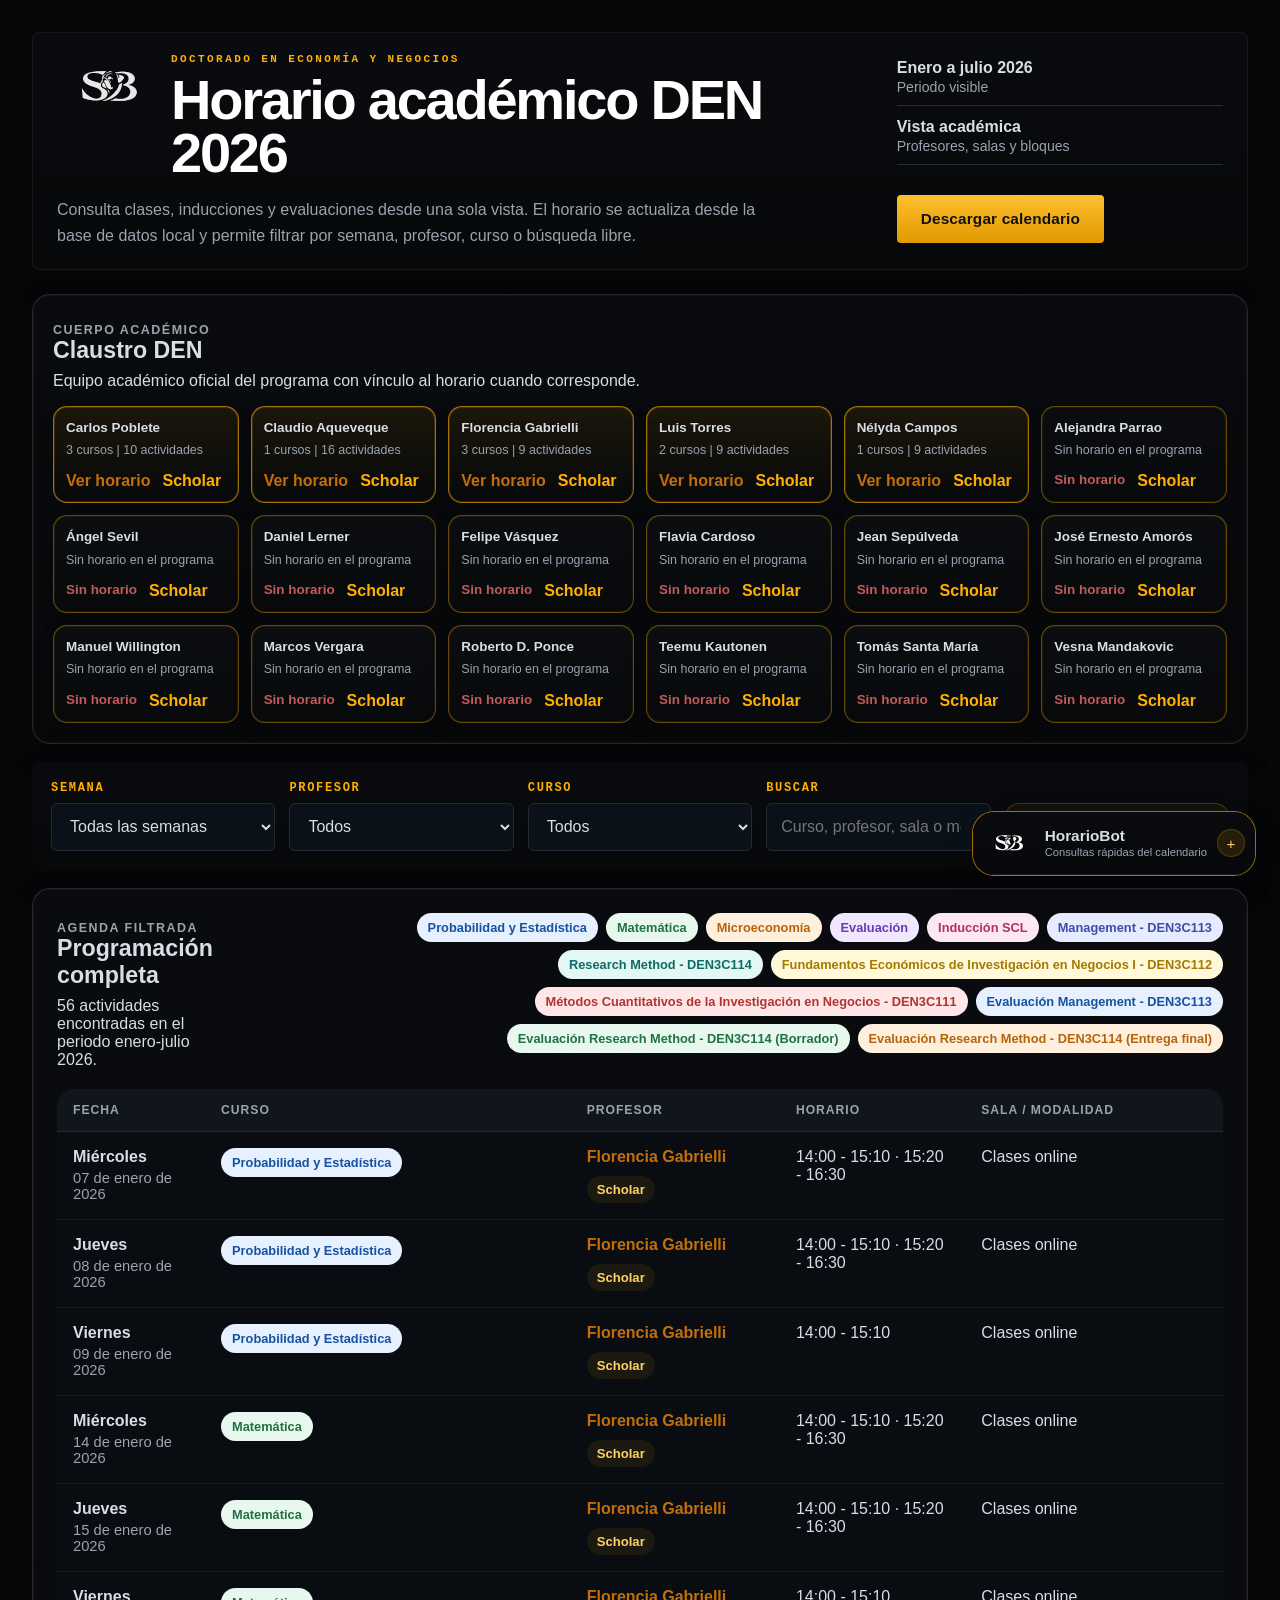
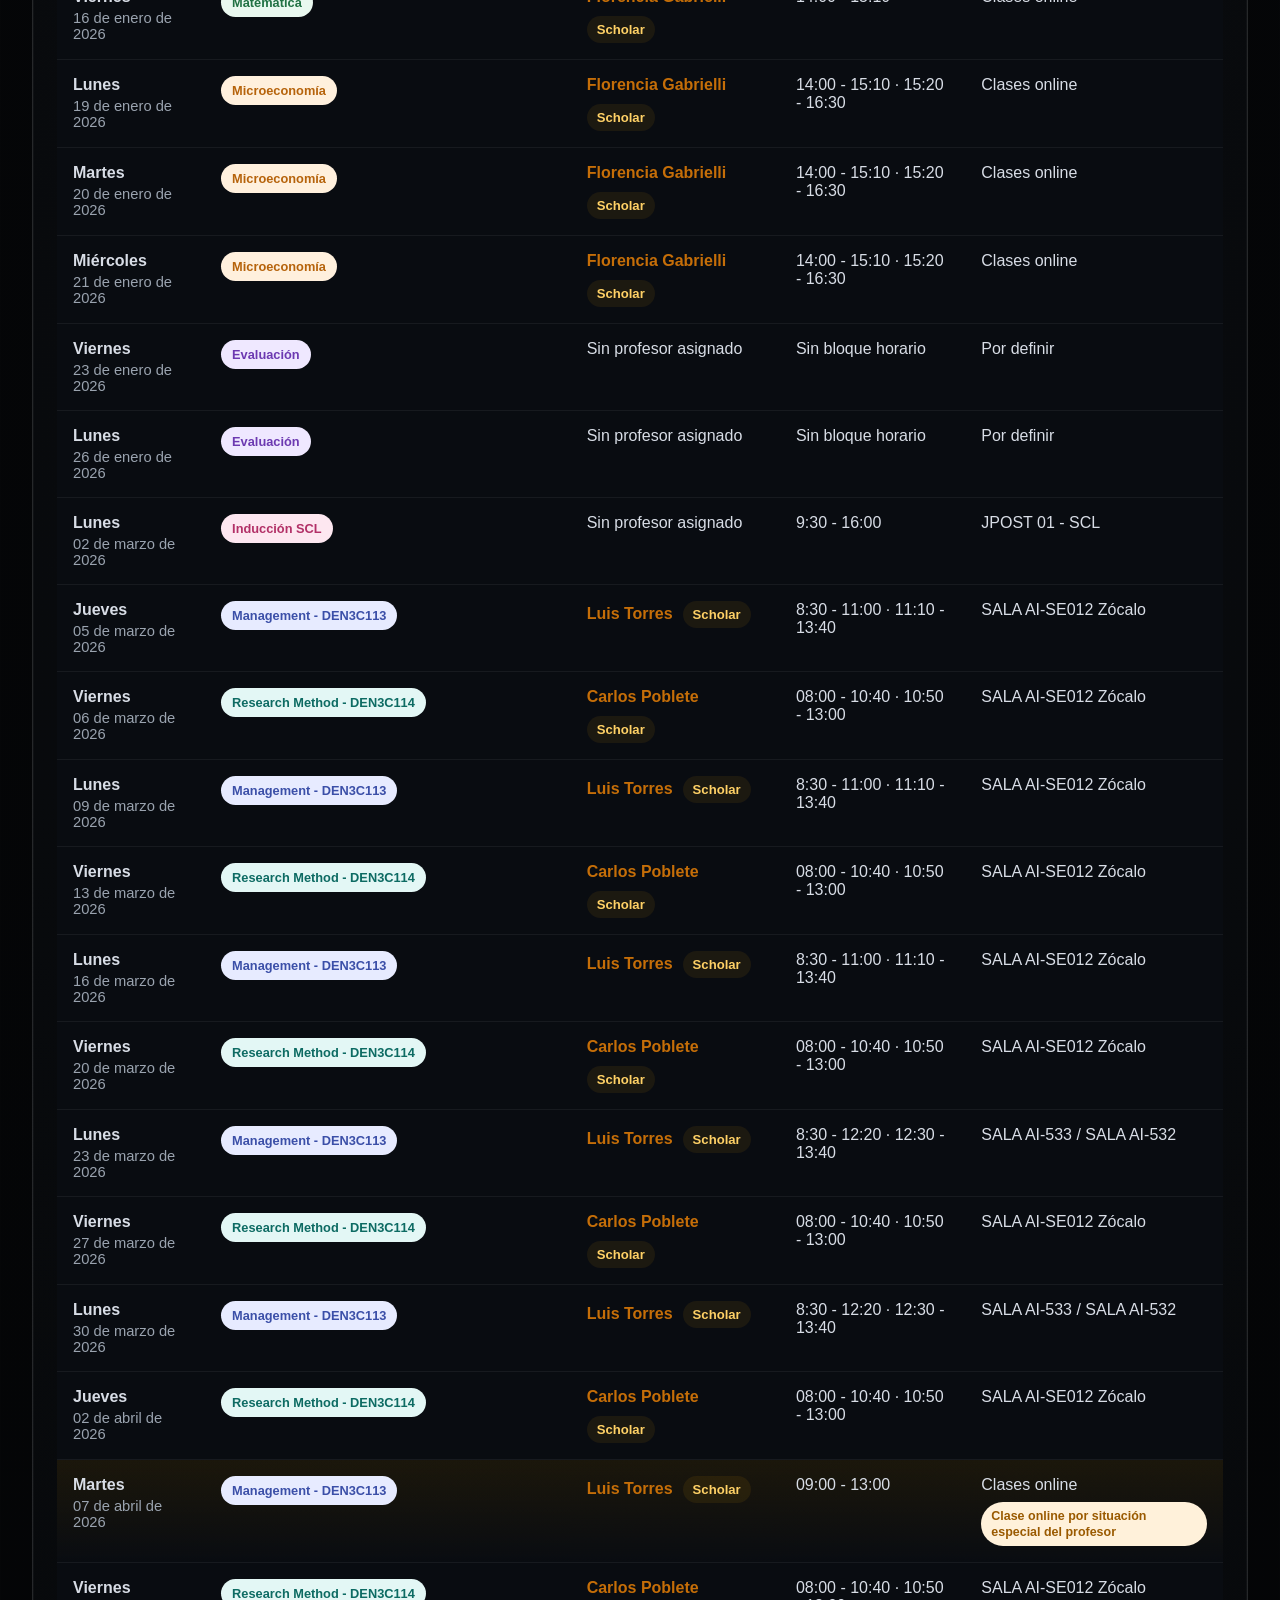
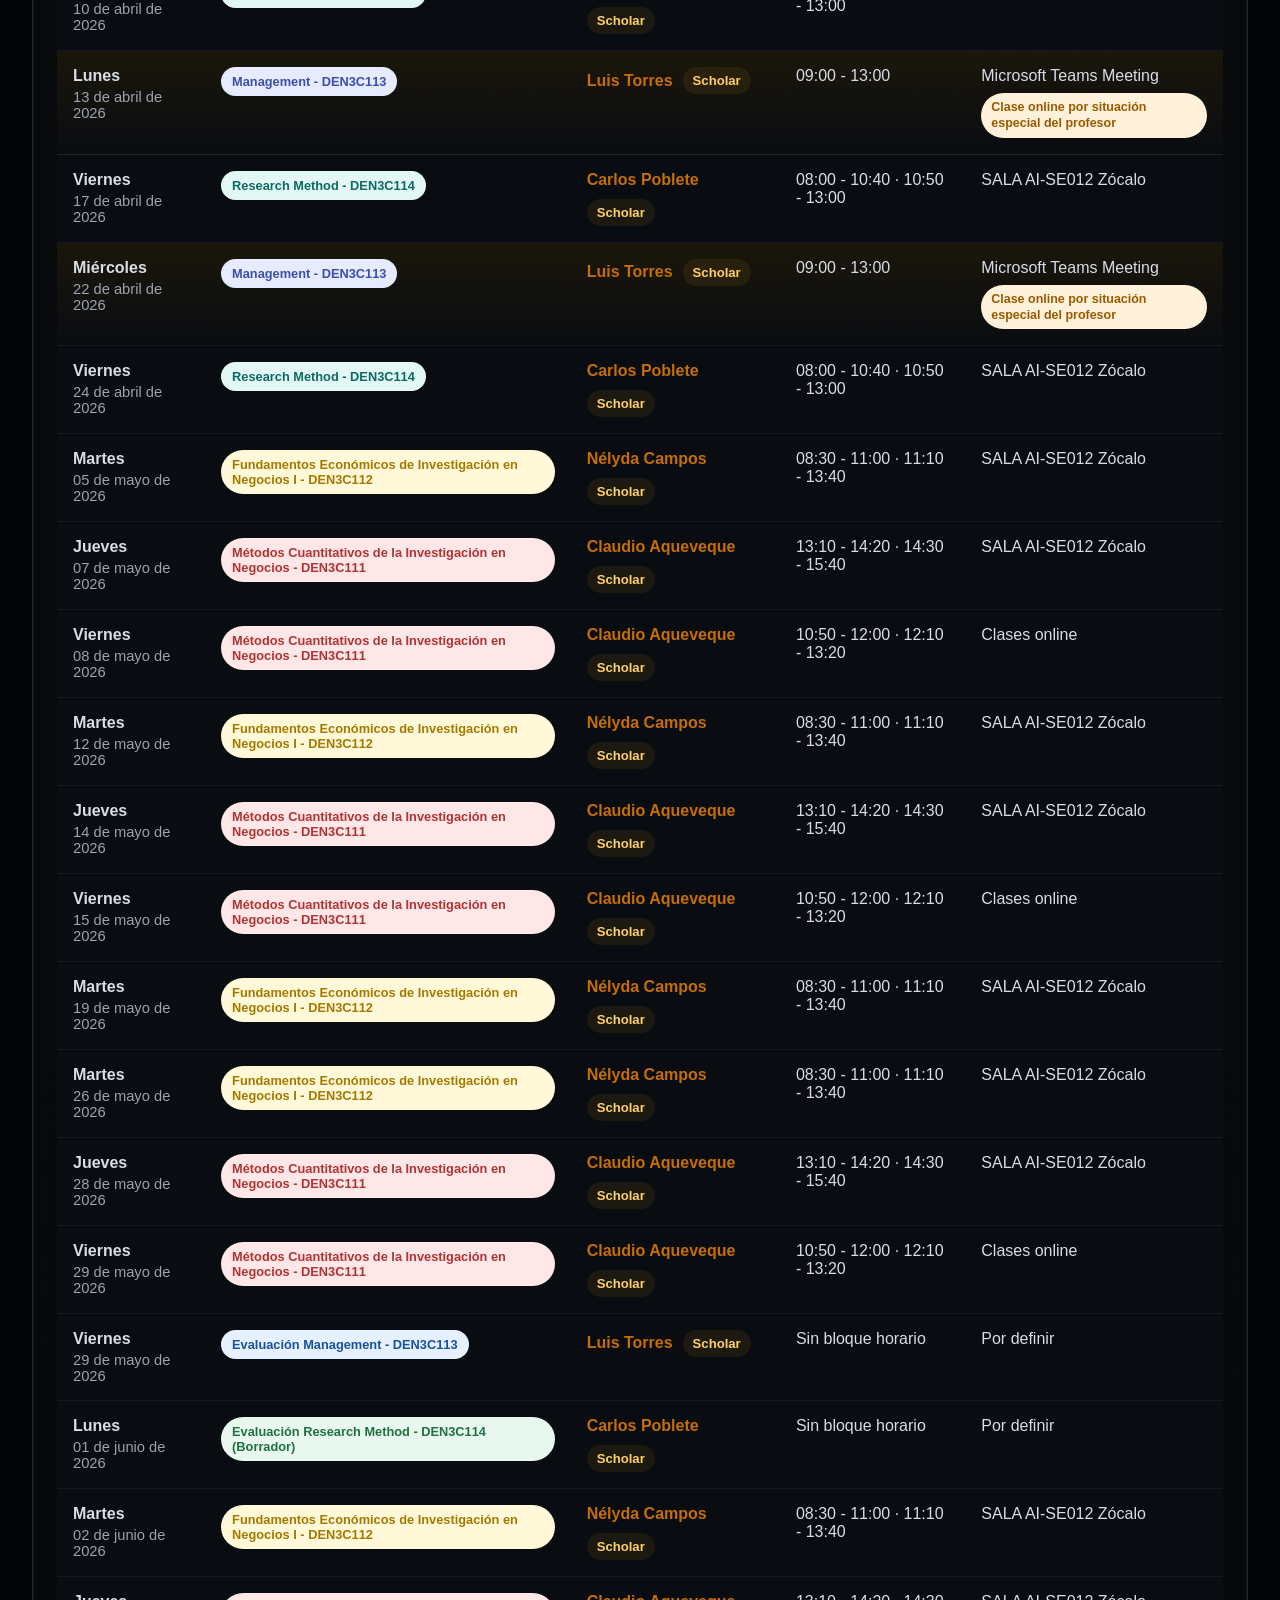
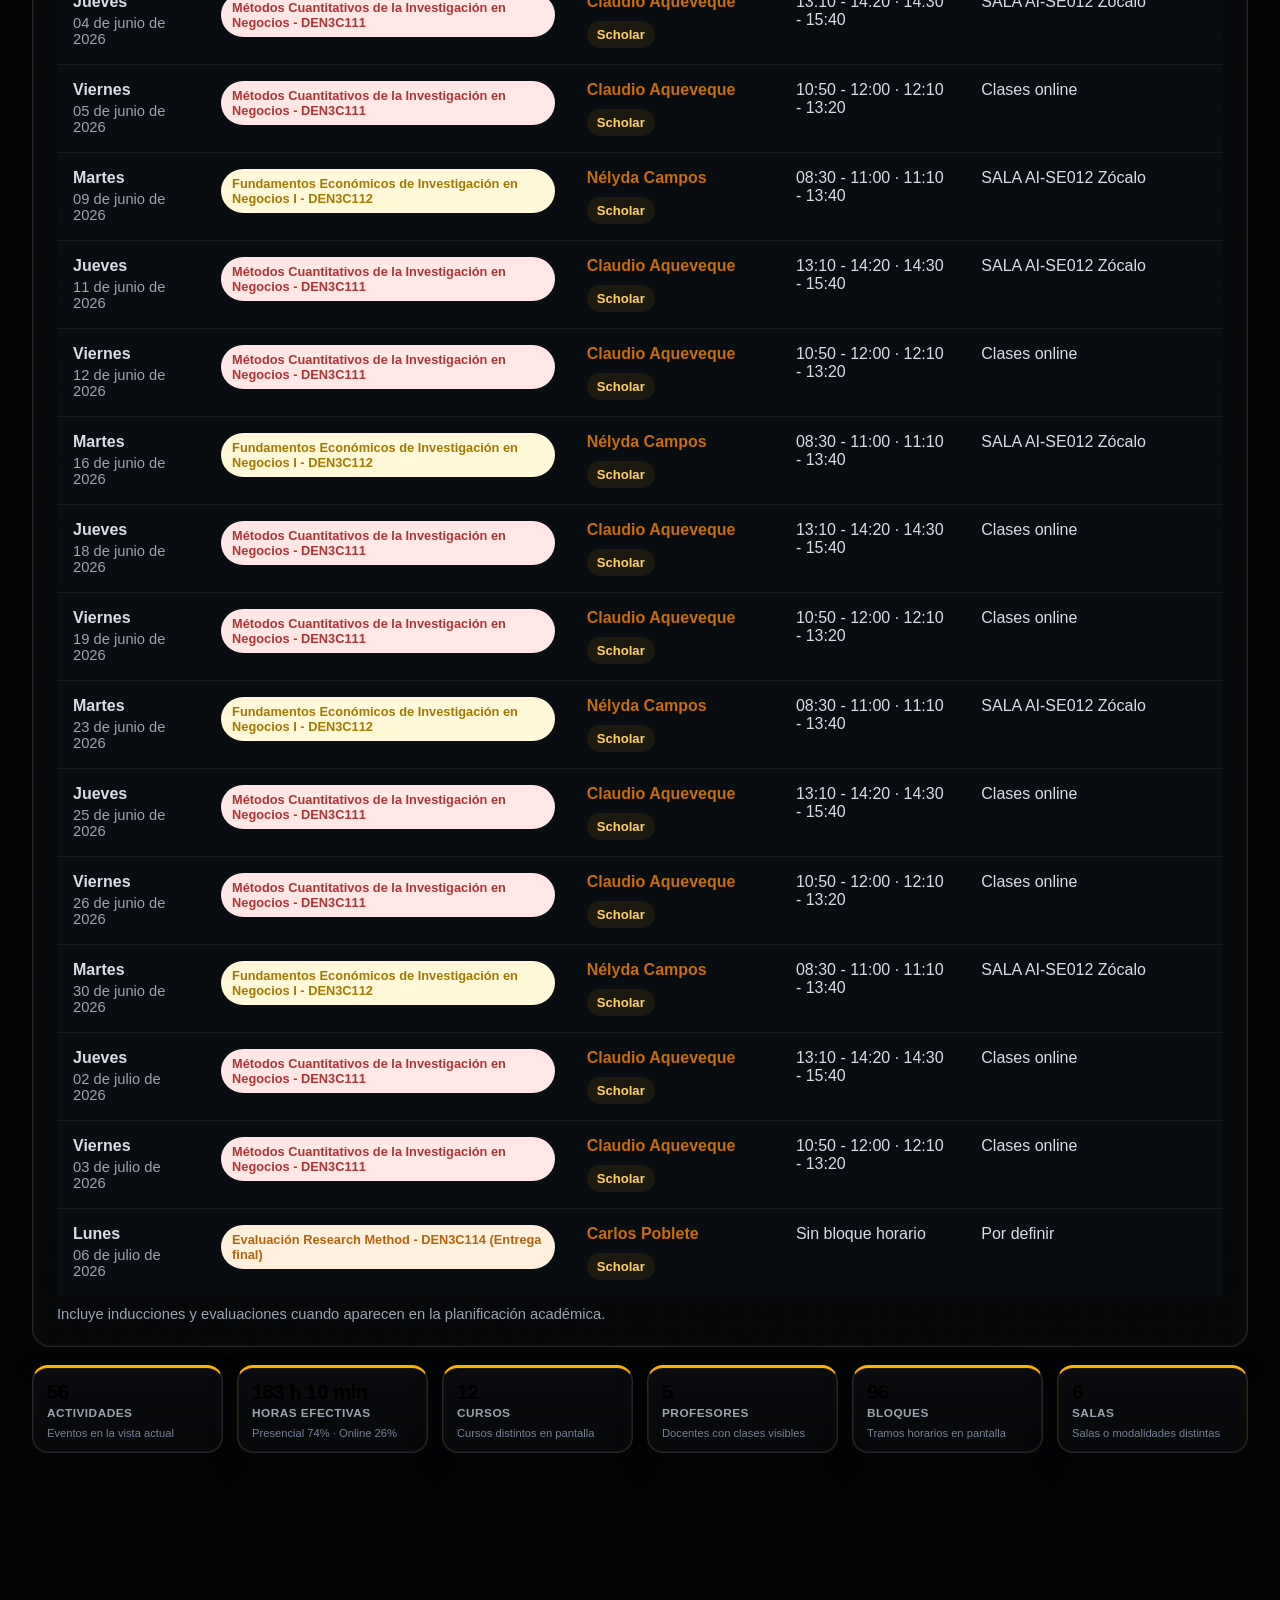
==== commit 819191d8: "feat(chatbot): add evaluations shortcut" ====
--- a/index.html
+++ b/index.html
@@ -4,10 +4,10 @@
 <meta charset="UTF-8">
 <meta name="viewport" content="width=device-width, initial-scale=1.0">
 <title>Horario DEN 2026 | Doctorado en Economía y Negocios UDD</title>
-<link rel="stylesheet" href="styles/styles.css?v=20260322bj">
-<script src="scripts/schedule.js?v=20260322bj" defer></script>
-<script src="scripts/portal.js?v=20260322bj" defer></script>
-<script src="scripts/chatbot.js?v=20260322bj" defer></script>
+<link rel="stylesheet" href="styles/styles.css?v=20260424b">
+<script src="scripts/schedule.js?v=20260424b" defer></script>
+<script src="scripts/portal.js?v=20260424b" defer></script>
+<script src="scripts/chatbot.js?v=20260424b" defer></script>
 </head>
 <body>
 <main class="container">
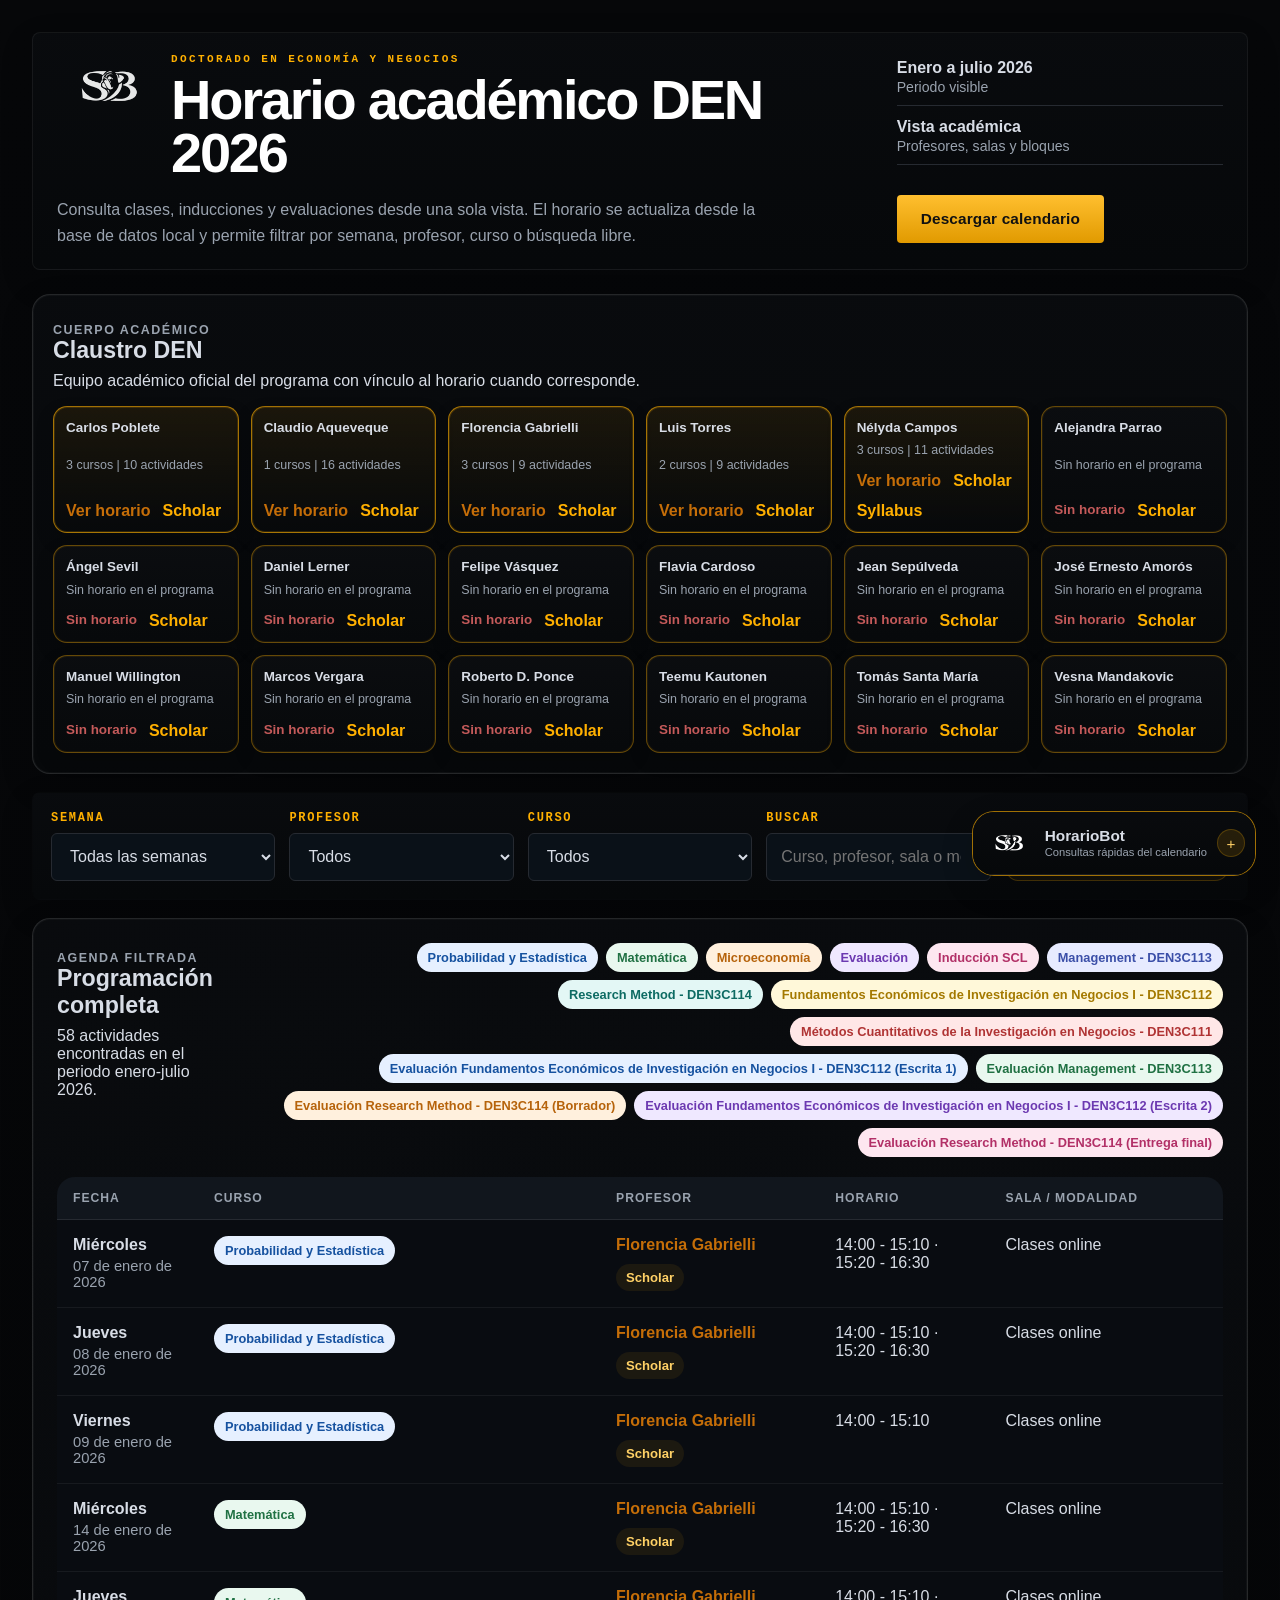
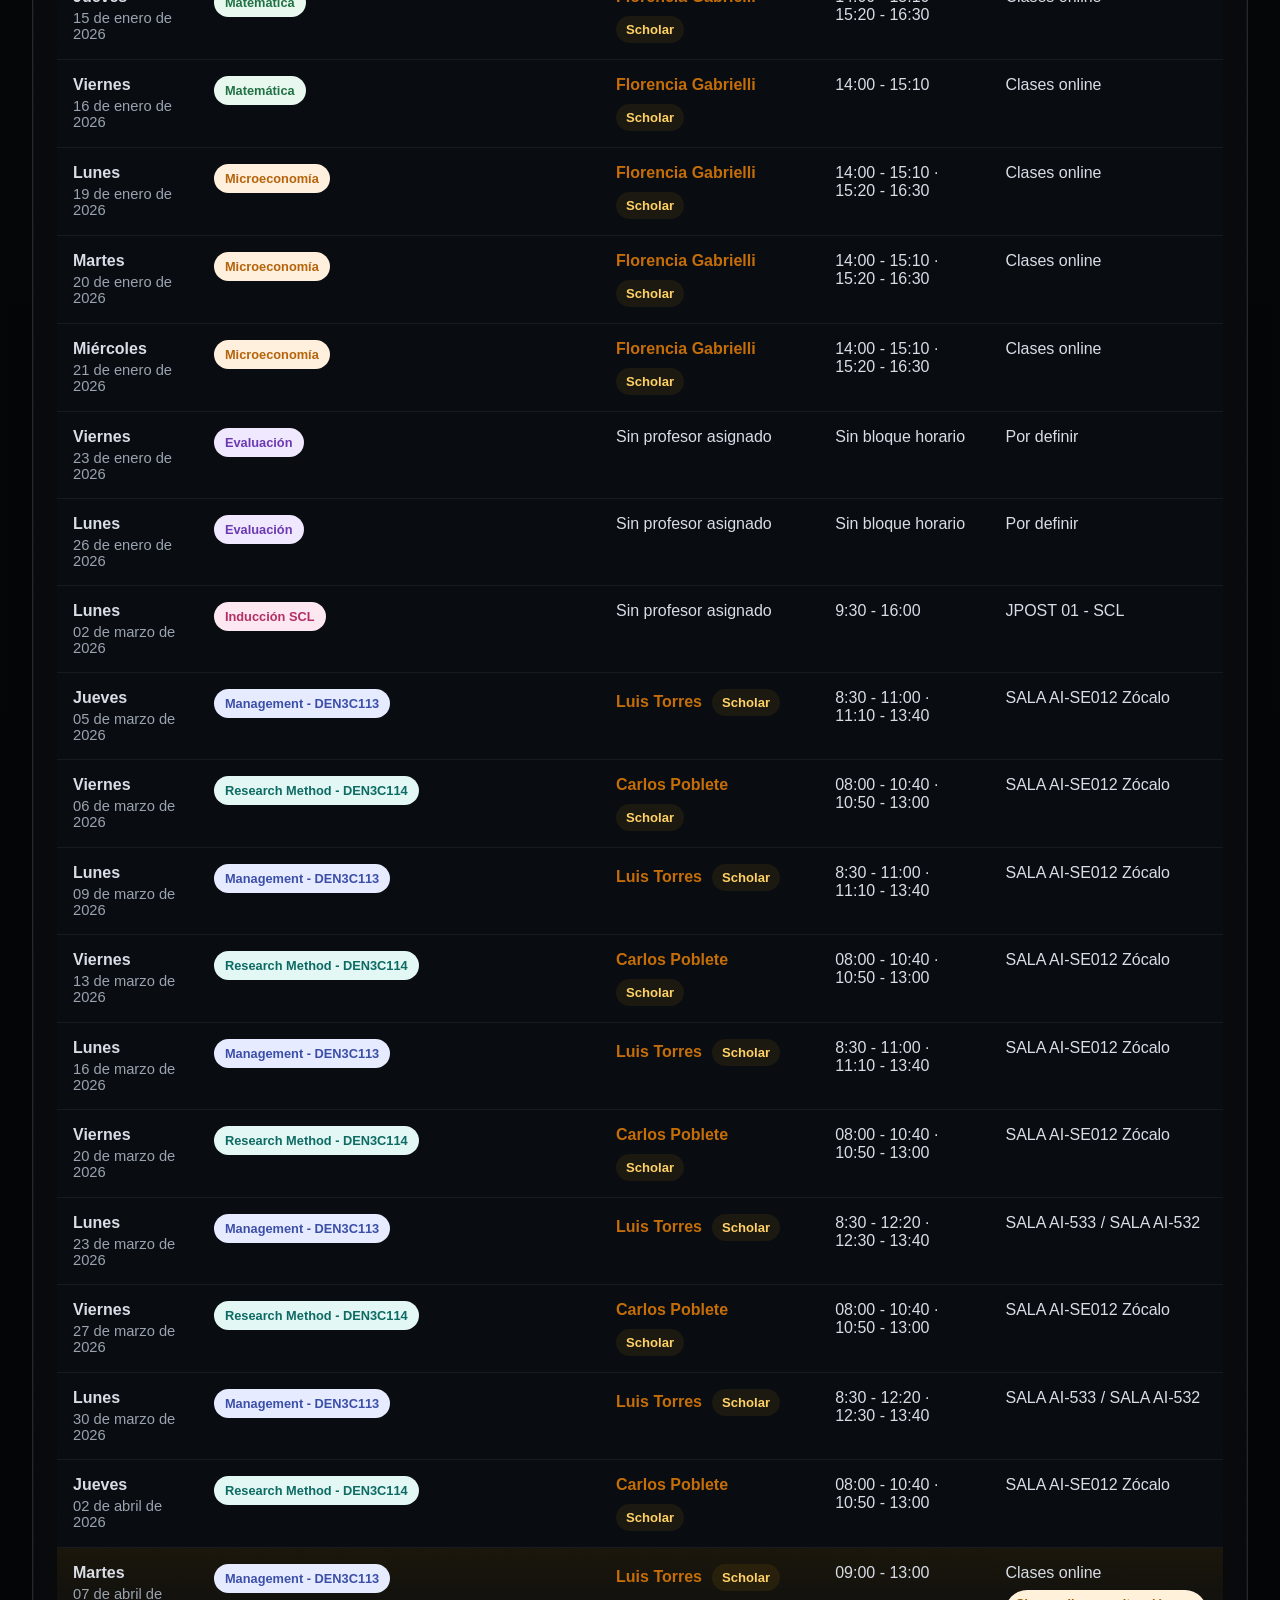
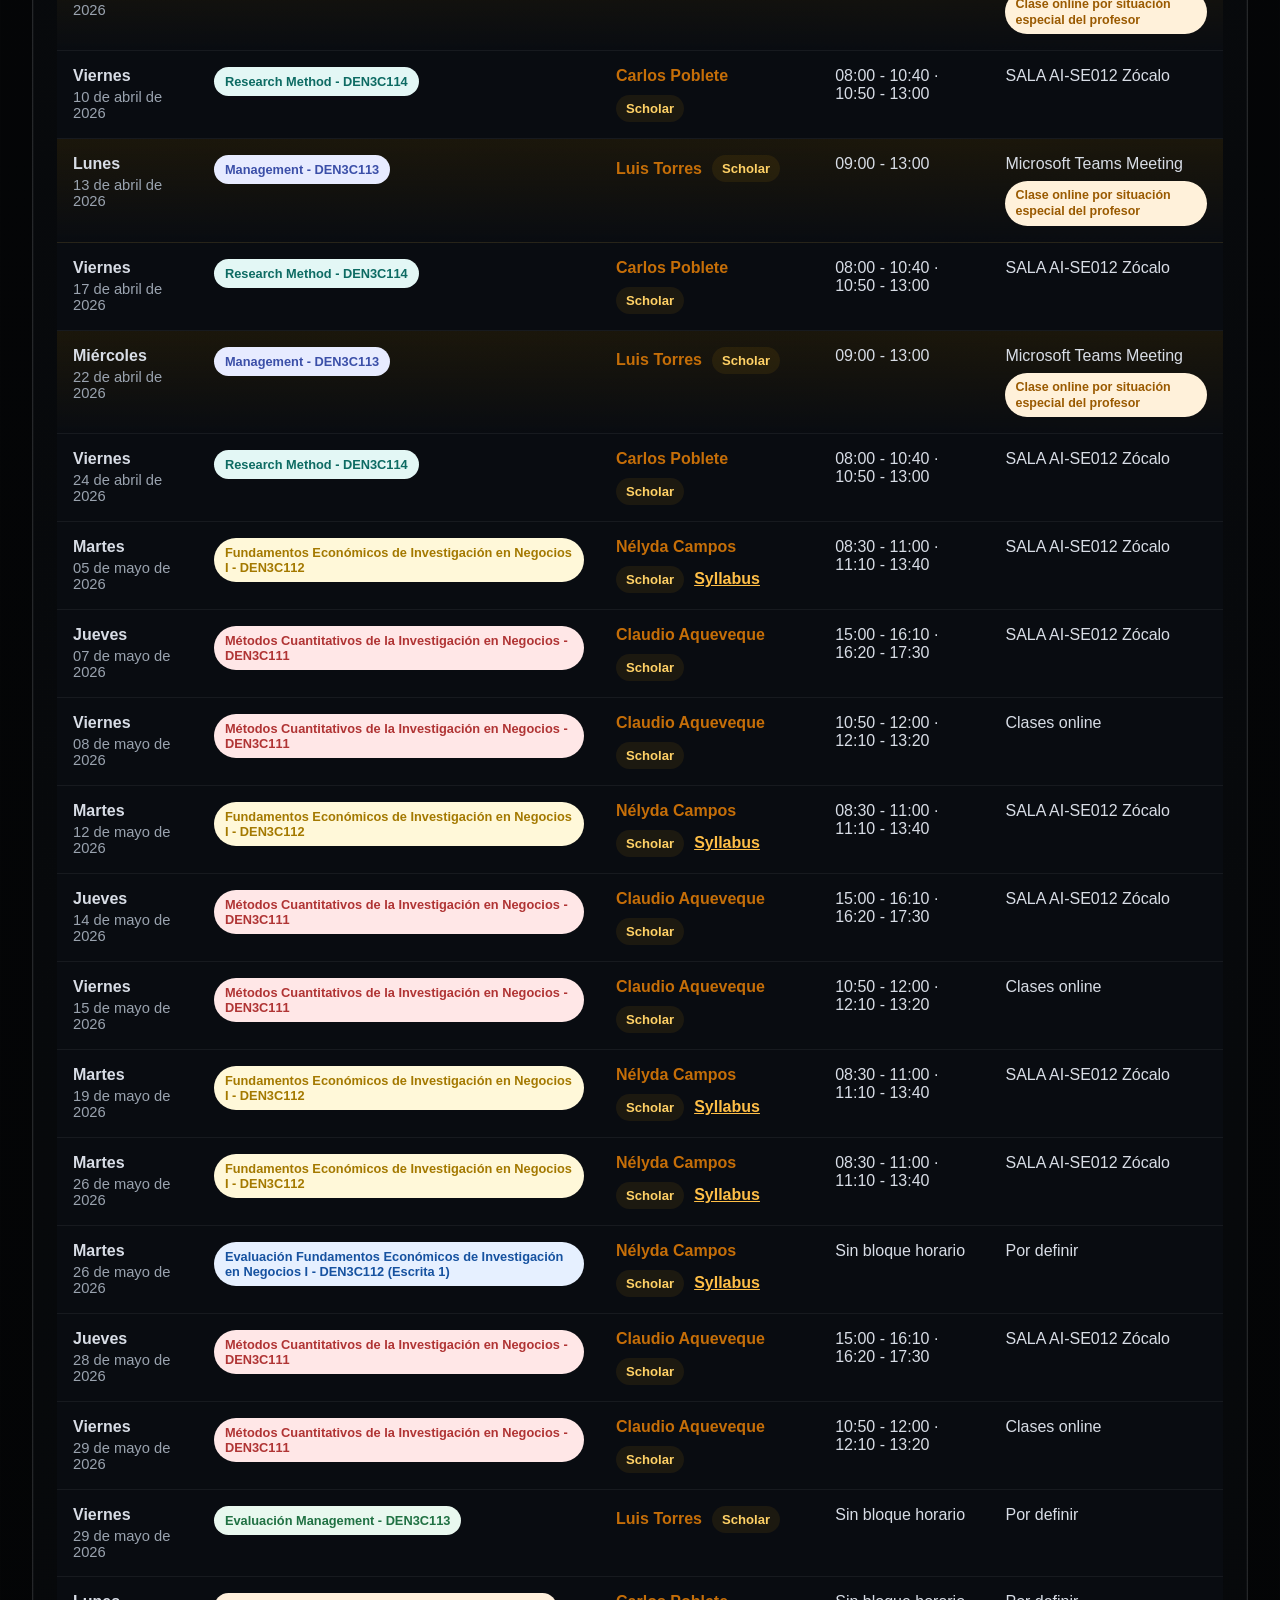
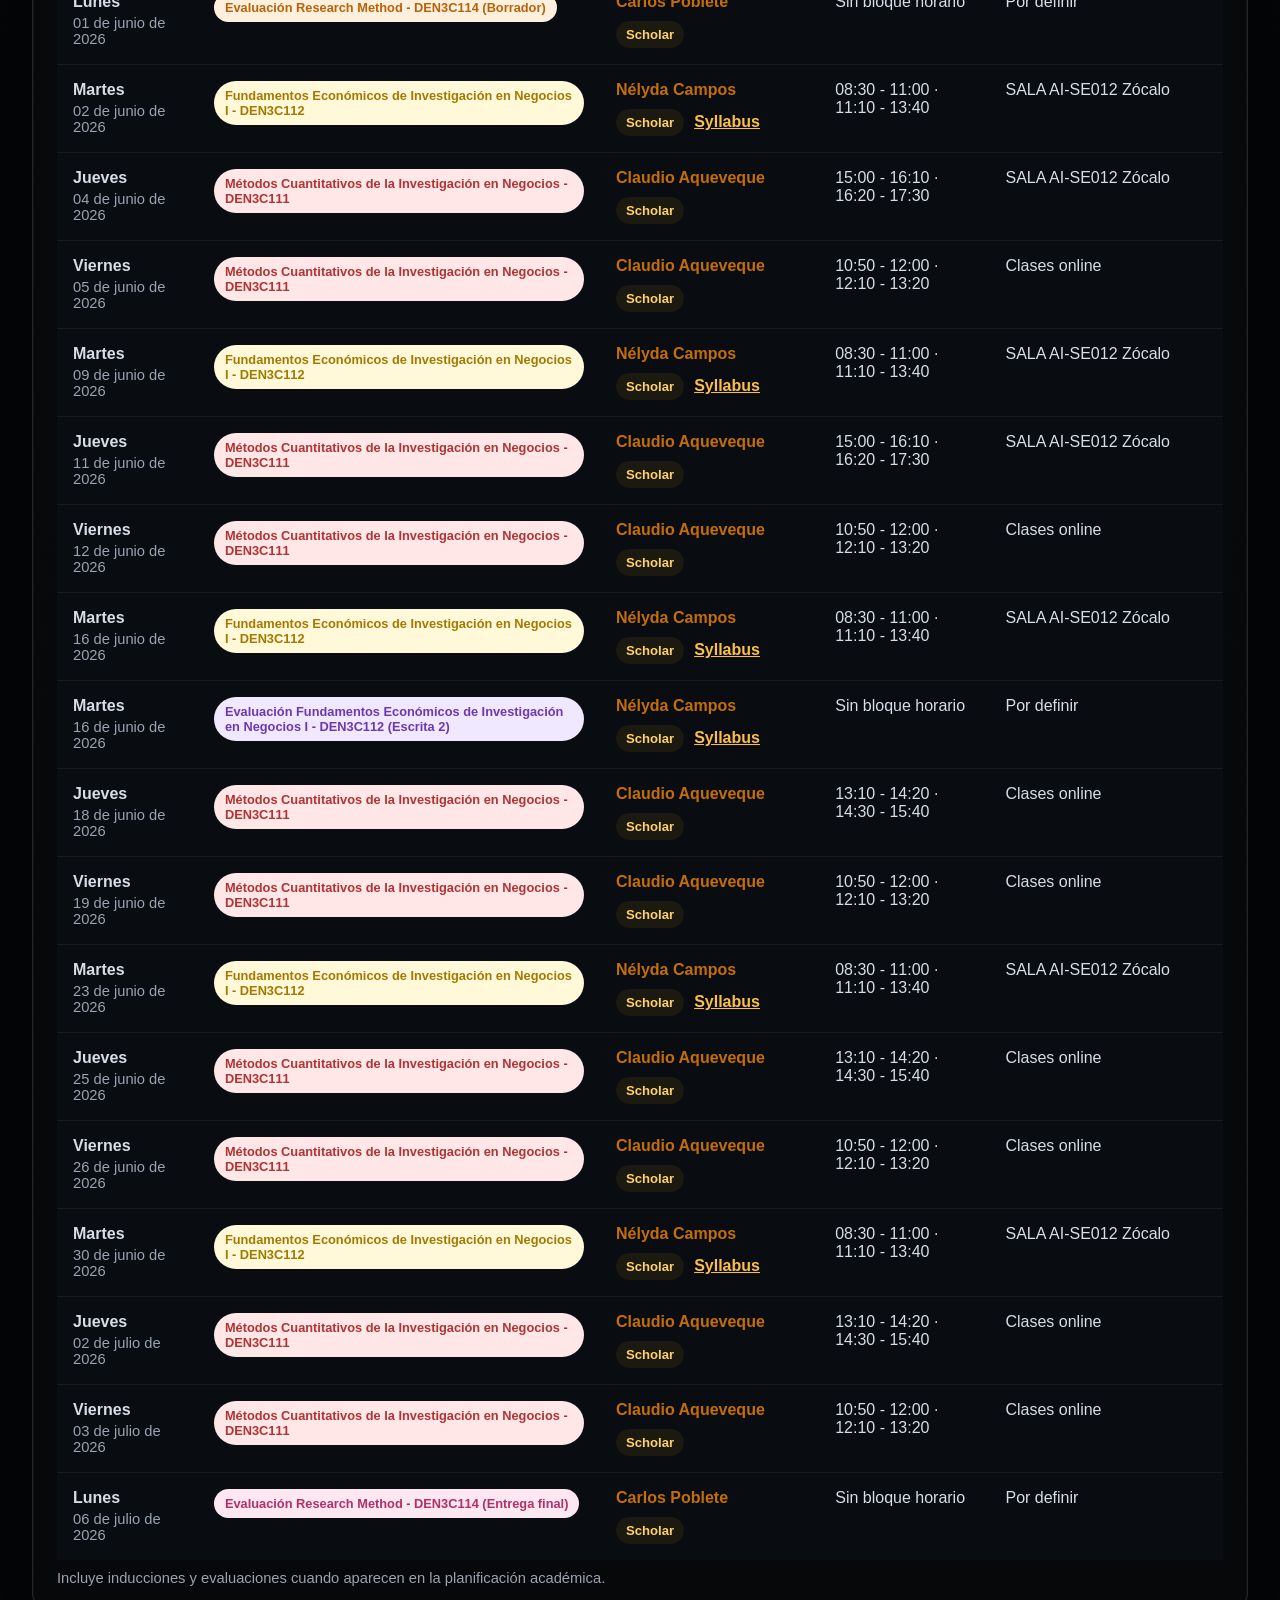
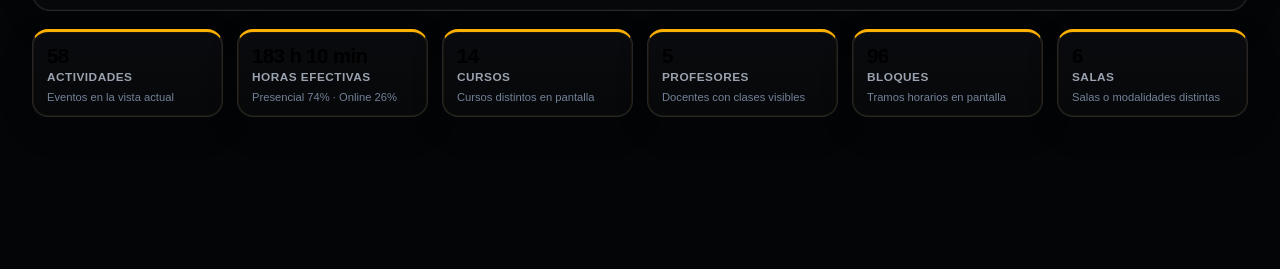
==== commit e6212bde: "feat(schedule): fix Aqueveque hours and add syllabus link" ====
--- a/index.html
+++ b/index.html
@@ -4,10 +4,10 @@
 <meta charset="UTF-8">
 <meta name="viewport" content="width=device-width, initial-scale=1.0">
 <title>Horario DEN 2026 | Doctorado en Economía y Negocios UDD</title>
-<link rel="stylesheet" href="styles/styles.css?v=20260424b">
-<script src="scripts/schedule.js?v=20260424b" defer></script>
-<script src="scripts/portal.js?v=20260424b" defer></script>
-<script src="scripts/chatbot.js?v=20260424b" defer></script>
+<link rel="stylesheet" href="styles/styles.css?v=20260505f">
+<script src="scripts/schedule.js?v=20260505f" defer></script>
+<script src="scripts/portal.js?v=20260505f" defer></script>
+<script src="scripts/chatbot.js?v=20260505f" defer></script>
 </head>
 <body>
 <main class="container">
--- a/styles/styles.css
+++ b/styles/styles.css
@@ -303,6 +303,17 @@
 text-decoration:none;
 }
 
+.course-cell{
+display:flex;
+flex-direction:column;
+align-items:flex-start;
+gap:8px;
+}
+
+.course-syllabus-link{
+font-size:.82rem;
+}
+
 .text-muted{
 color:var(--muted);
 font-weight:700;
@@ -574,6 +585,10 @@
 text-align:left;
 }
 
+.professor-syllabus-link{
+color:#ffbf47;
+}
+
 .scholar-link{
 display:inline-flex;
 align-items:center;
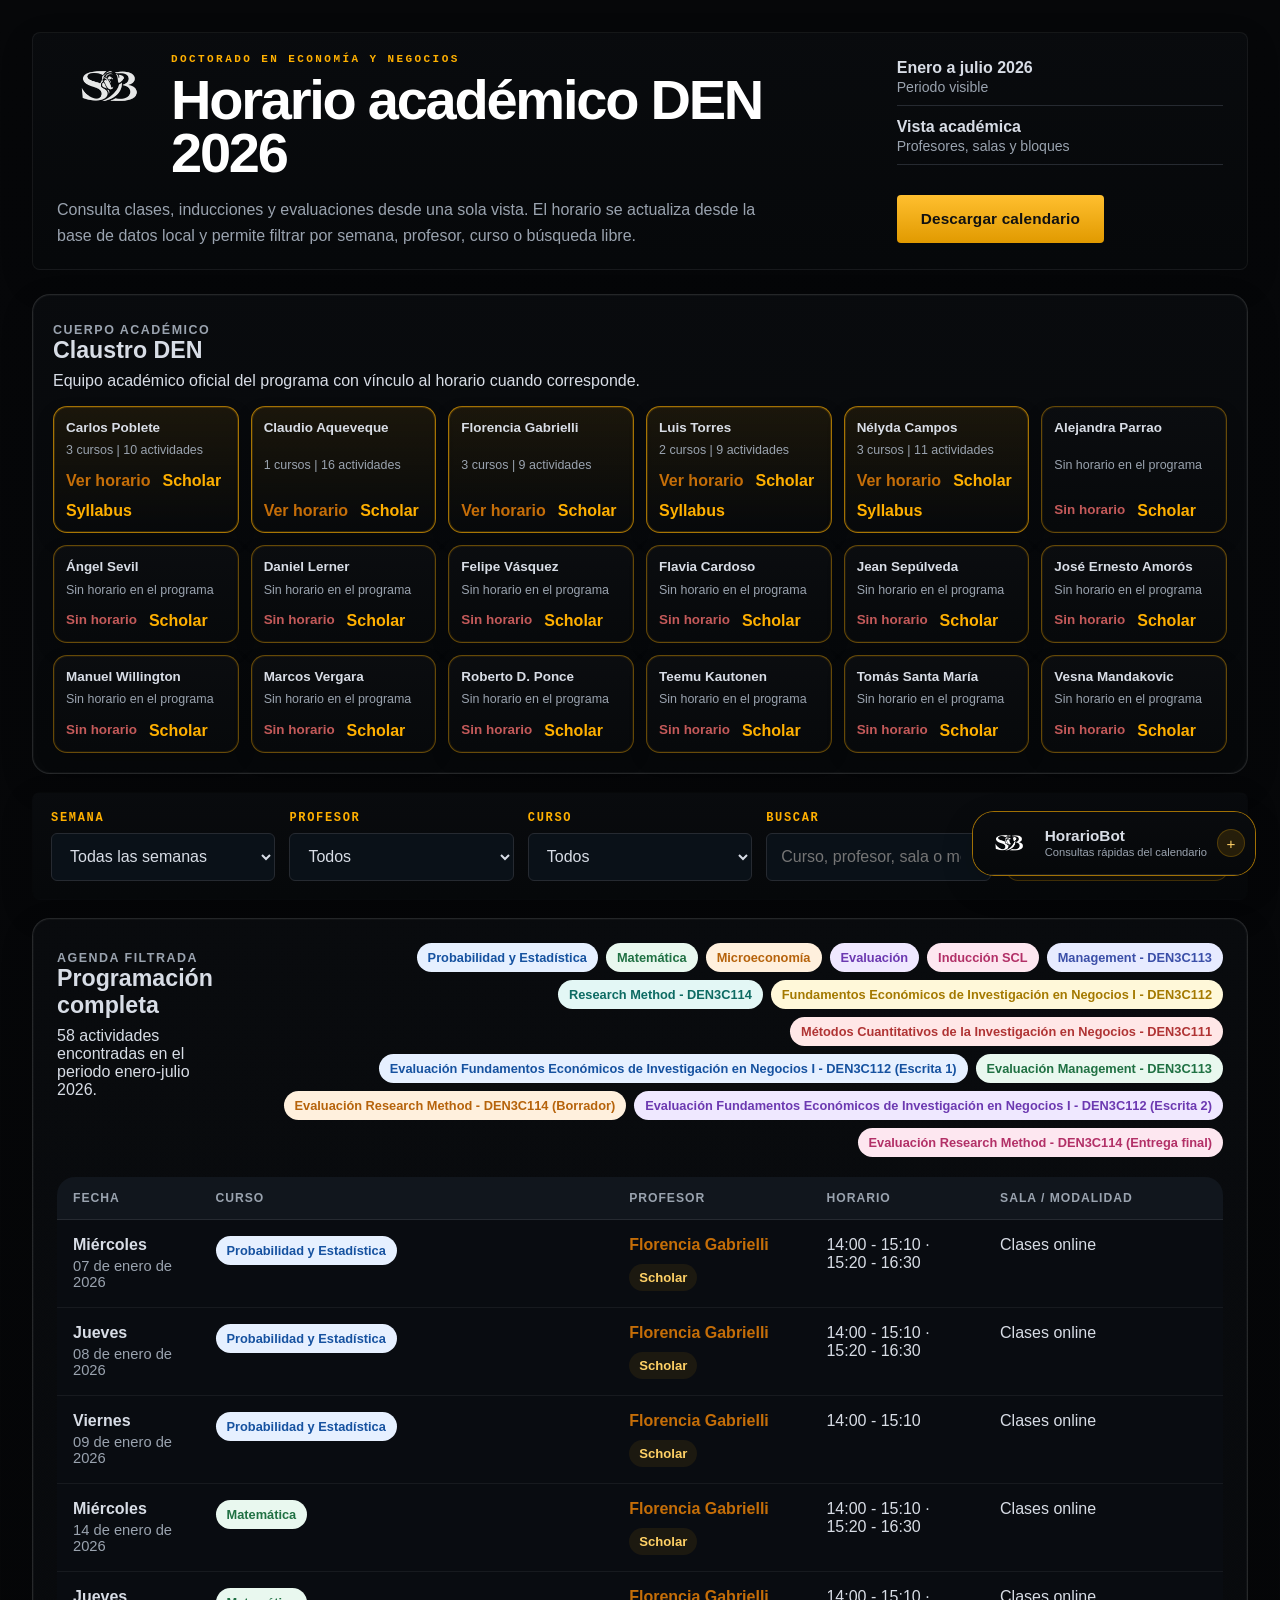
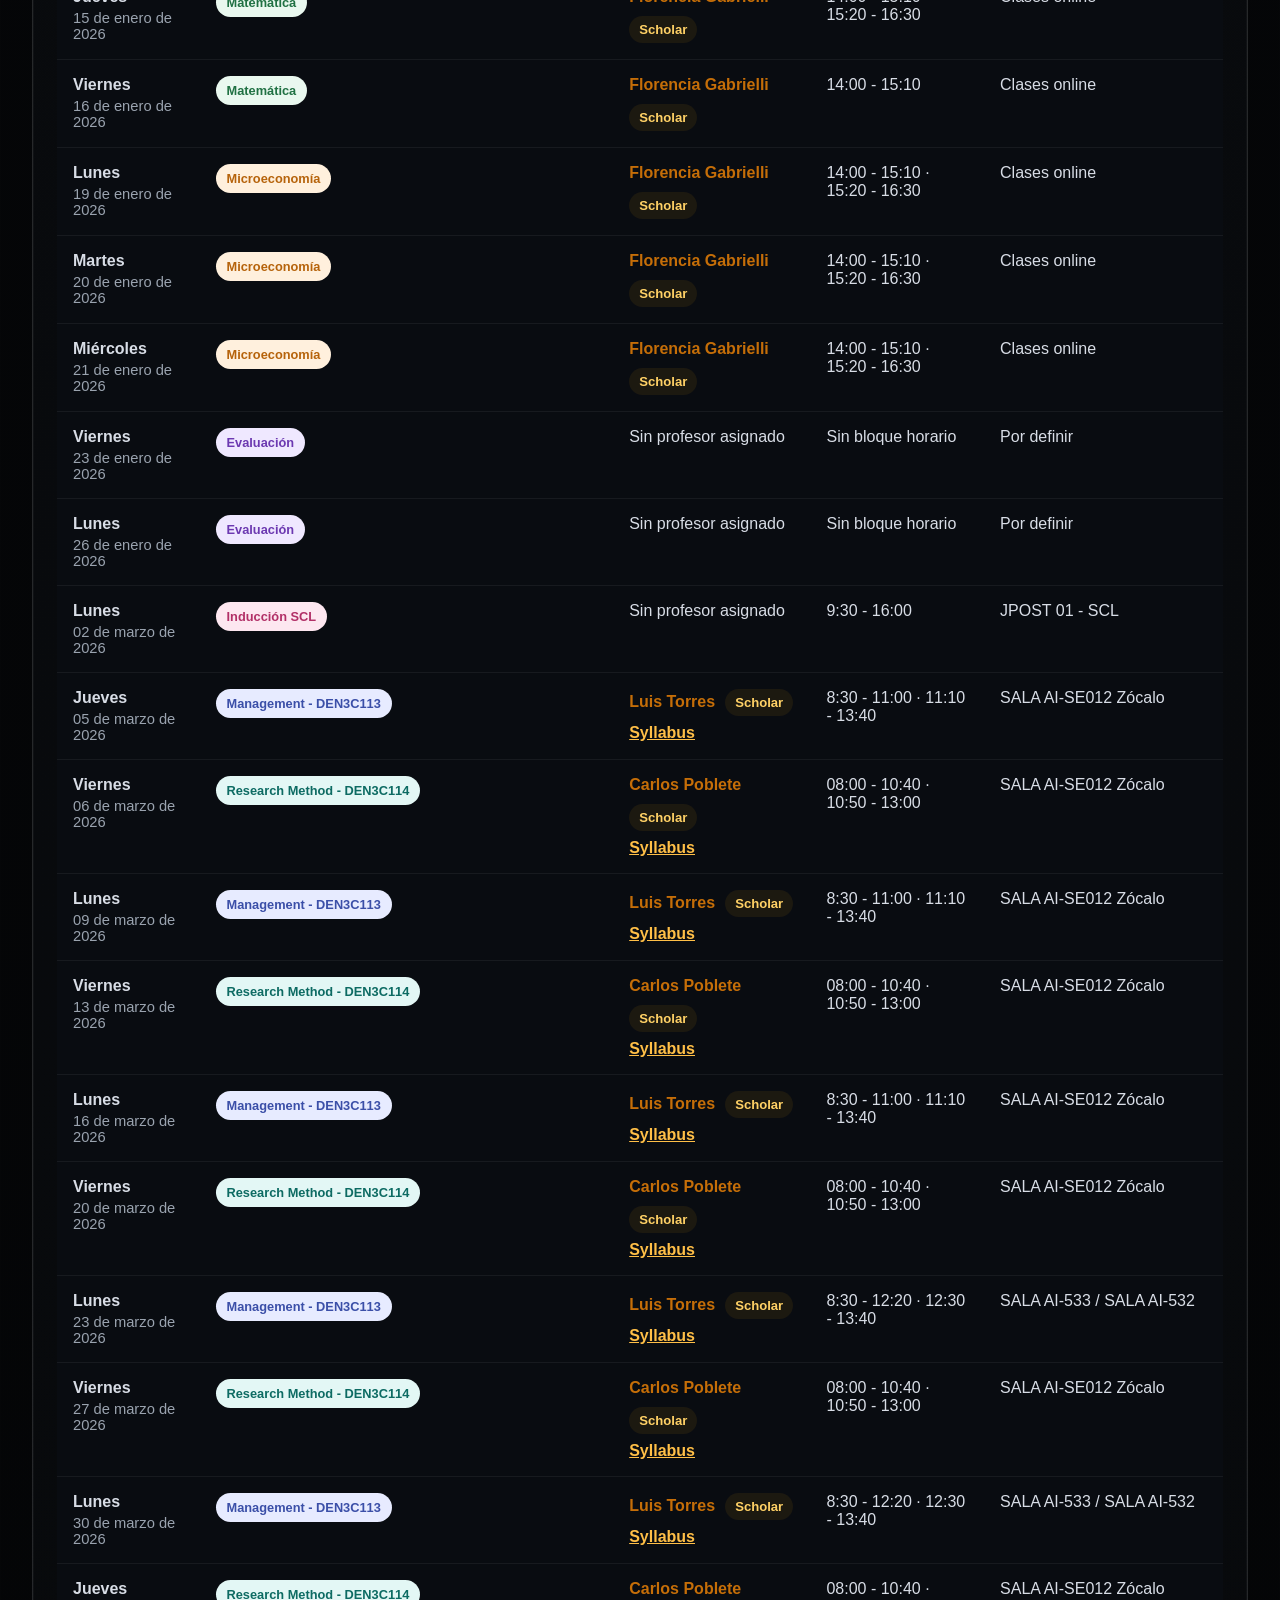
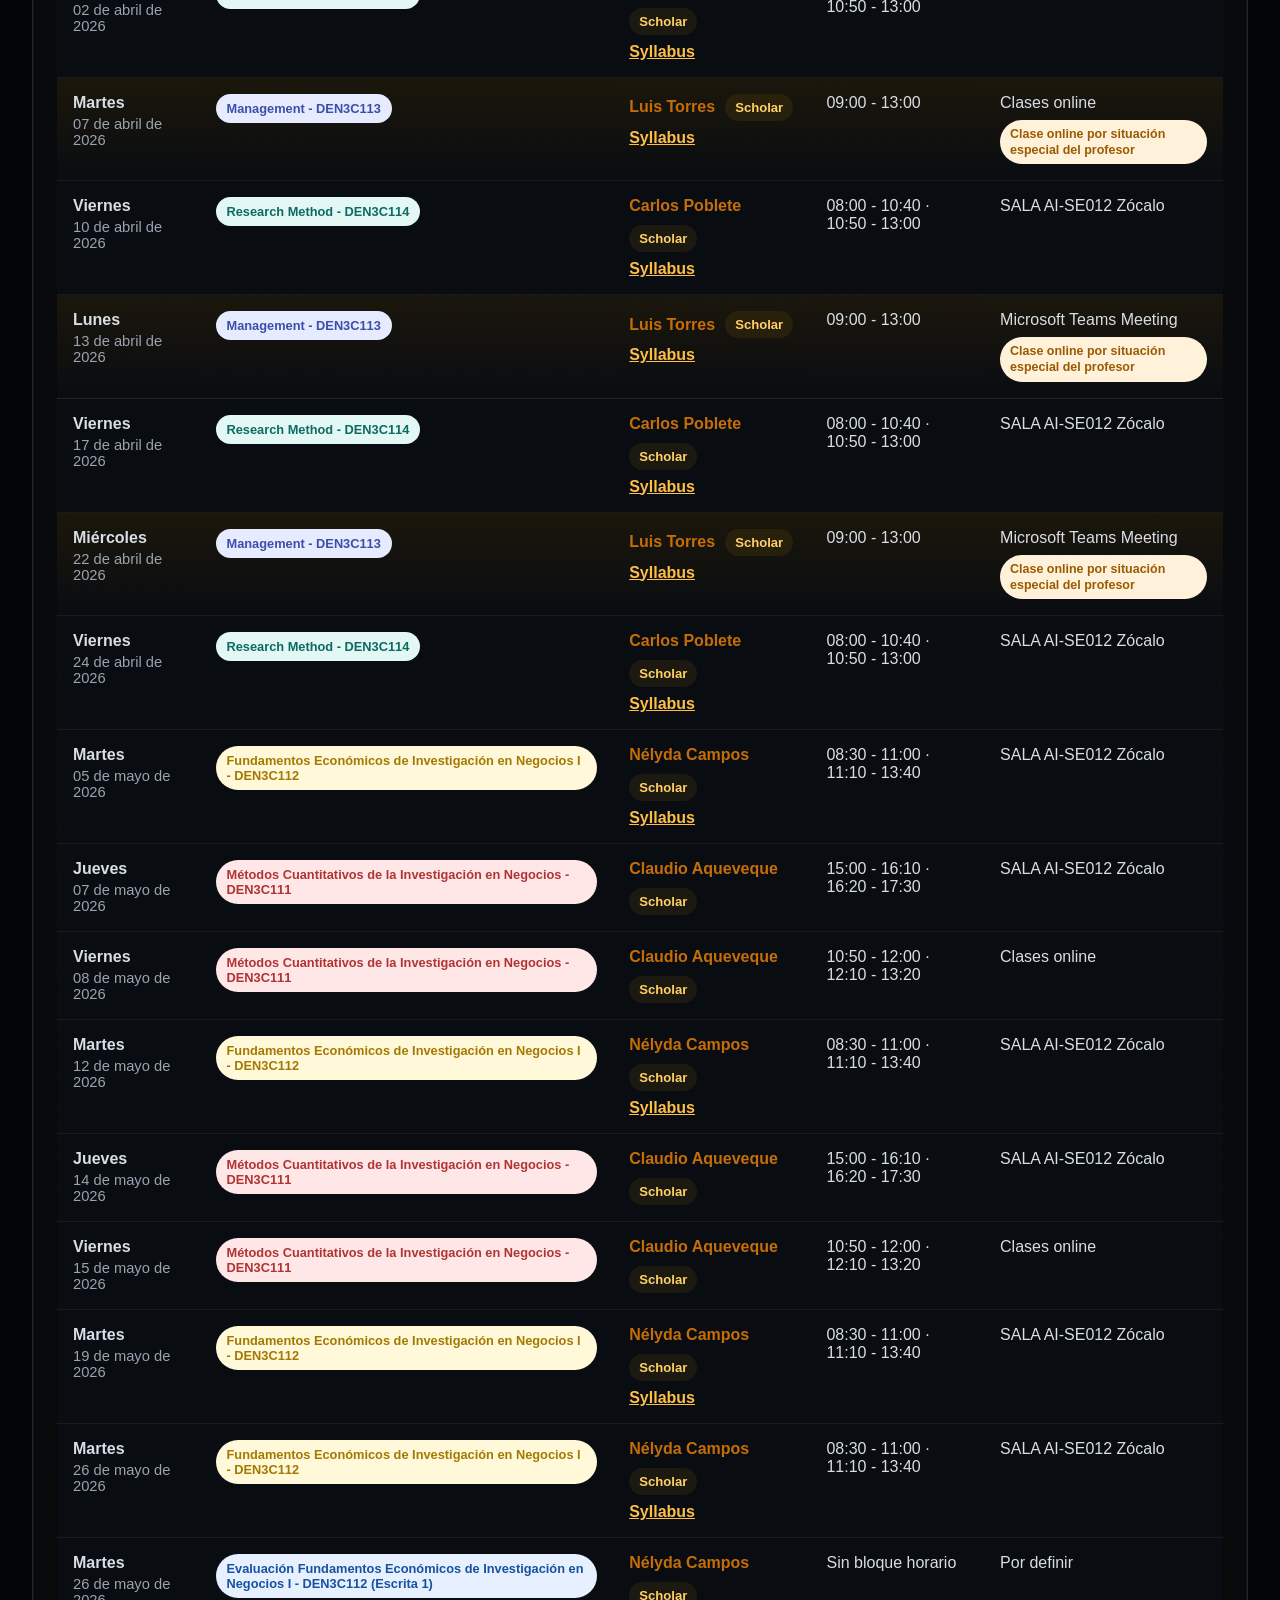
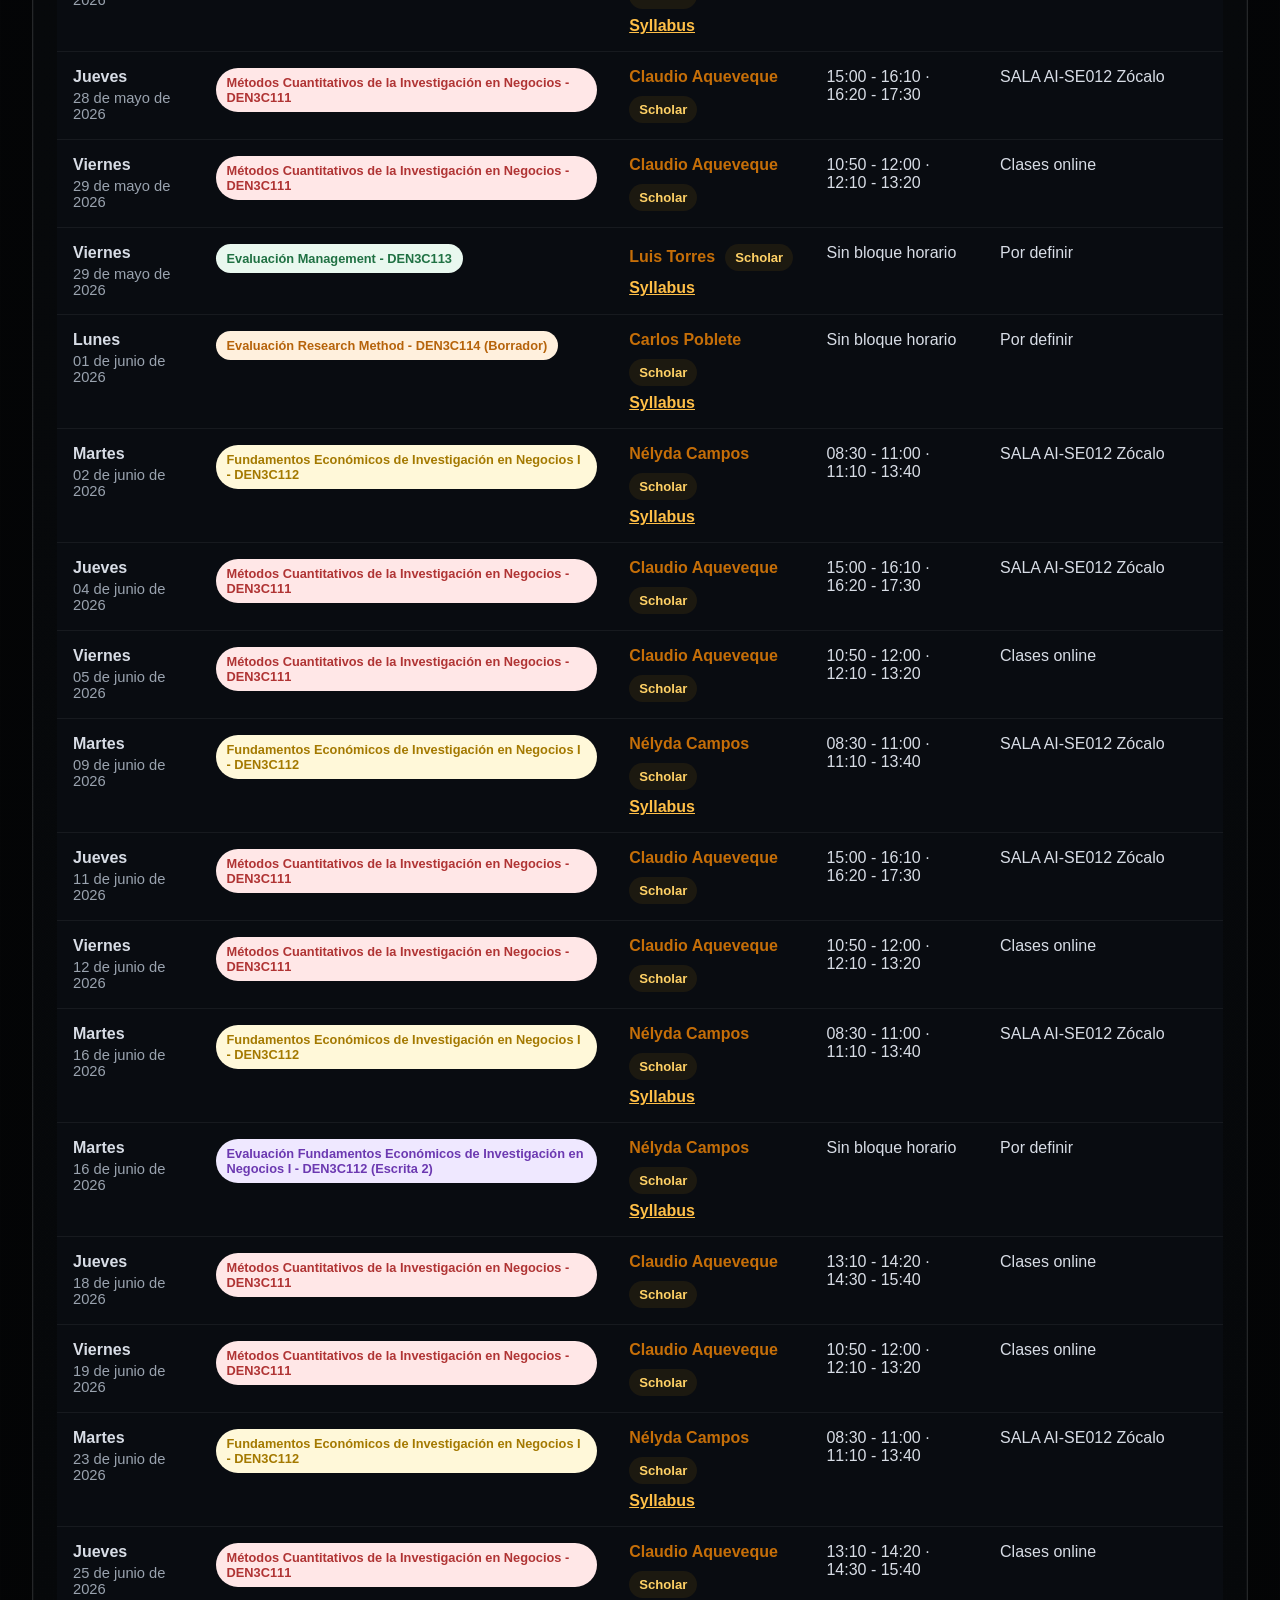
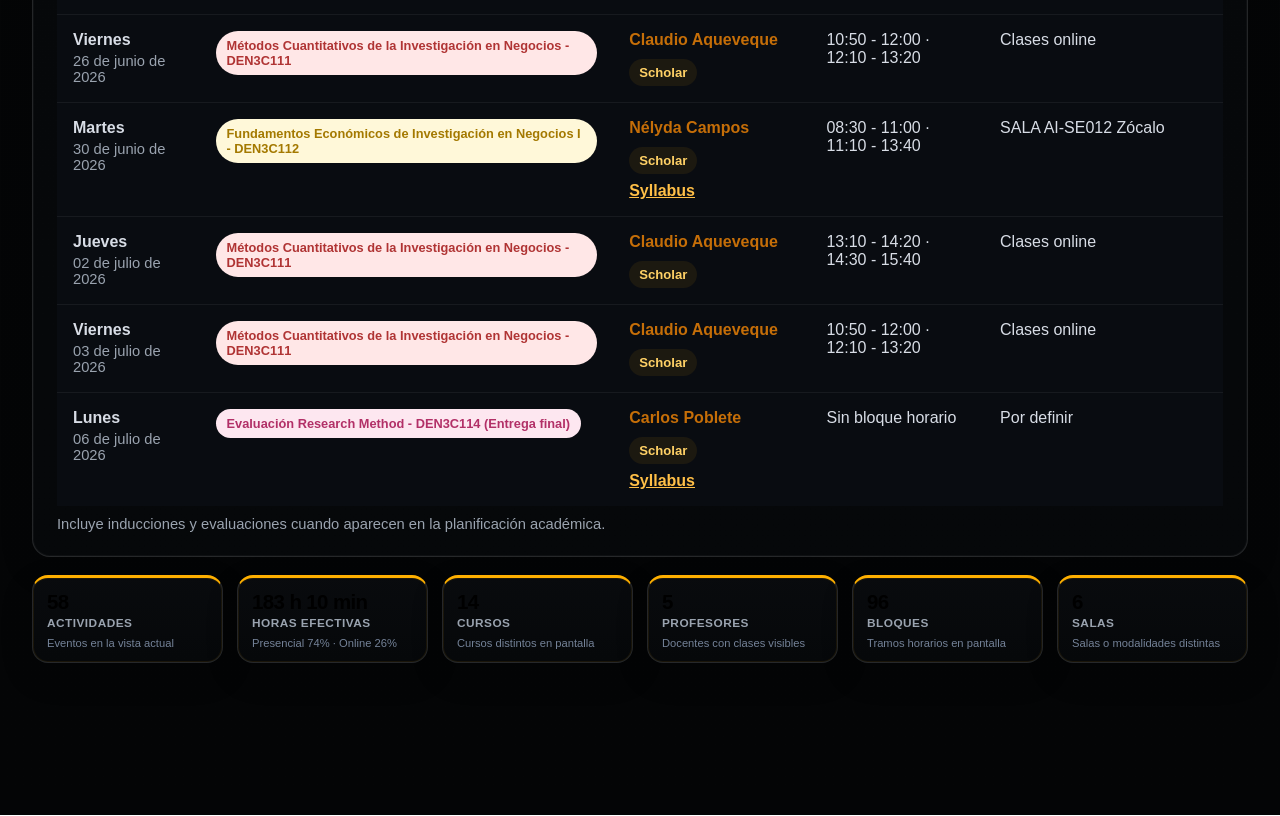
==== commit e1e62214: "feat(syllabus): add management and research method links" ====
--- a/index.html
+++ b/index.html
@@ -4,10 +4,10 @@
 <meta charset="UTF-8">
 <meta name="viewport" content="width=device-width, initial-scale=1.0">
 <title>Horario DEN 2026 | Doctorado en Economía y Negocios UDD</title>
-<link rel="stylesheet" href="styles/styles.css?v=20260505f">
-<script src="scripts/schedule.js?v=20260505f" defer></script>
-<script src="scripts/portal.js?v=20260505f" defer></script>
-<script src="scripts/chatbot.js?v=20260505f" defer></script>
+<link rel="stylesheet" href="styles/styles.css?v=20260506b">
+<script src="scripts/schedule.js?v=20260506b" defer></script>
+<script src="scripts/portal.js?v=20260506b" defer></script>
+<script src="scripts/chatbot.js?v=20260506b" defer></script>
 </head>
 <body>
 <main class="container">
--- a/styles/styles.css
+++ b/styles/styles.css
@@ -576,9 +576,16 @@
 
 .professor-cell{
 display:flex;
+flex-direction:column;
+align-items:flex-start;
+gap:8px;
+}
+
+.professor-top-row{
+display:flex;
 flex-wrap:wrap;
+align-items:center;
 gap:10px;
-align-items:center;
 }
 
 .professor-trigger{
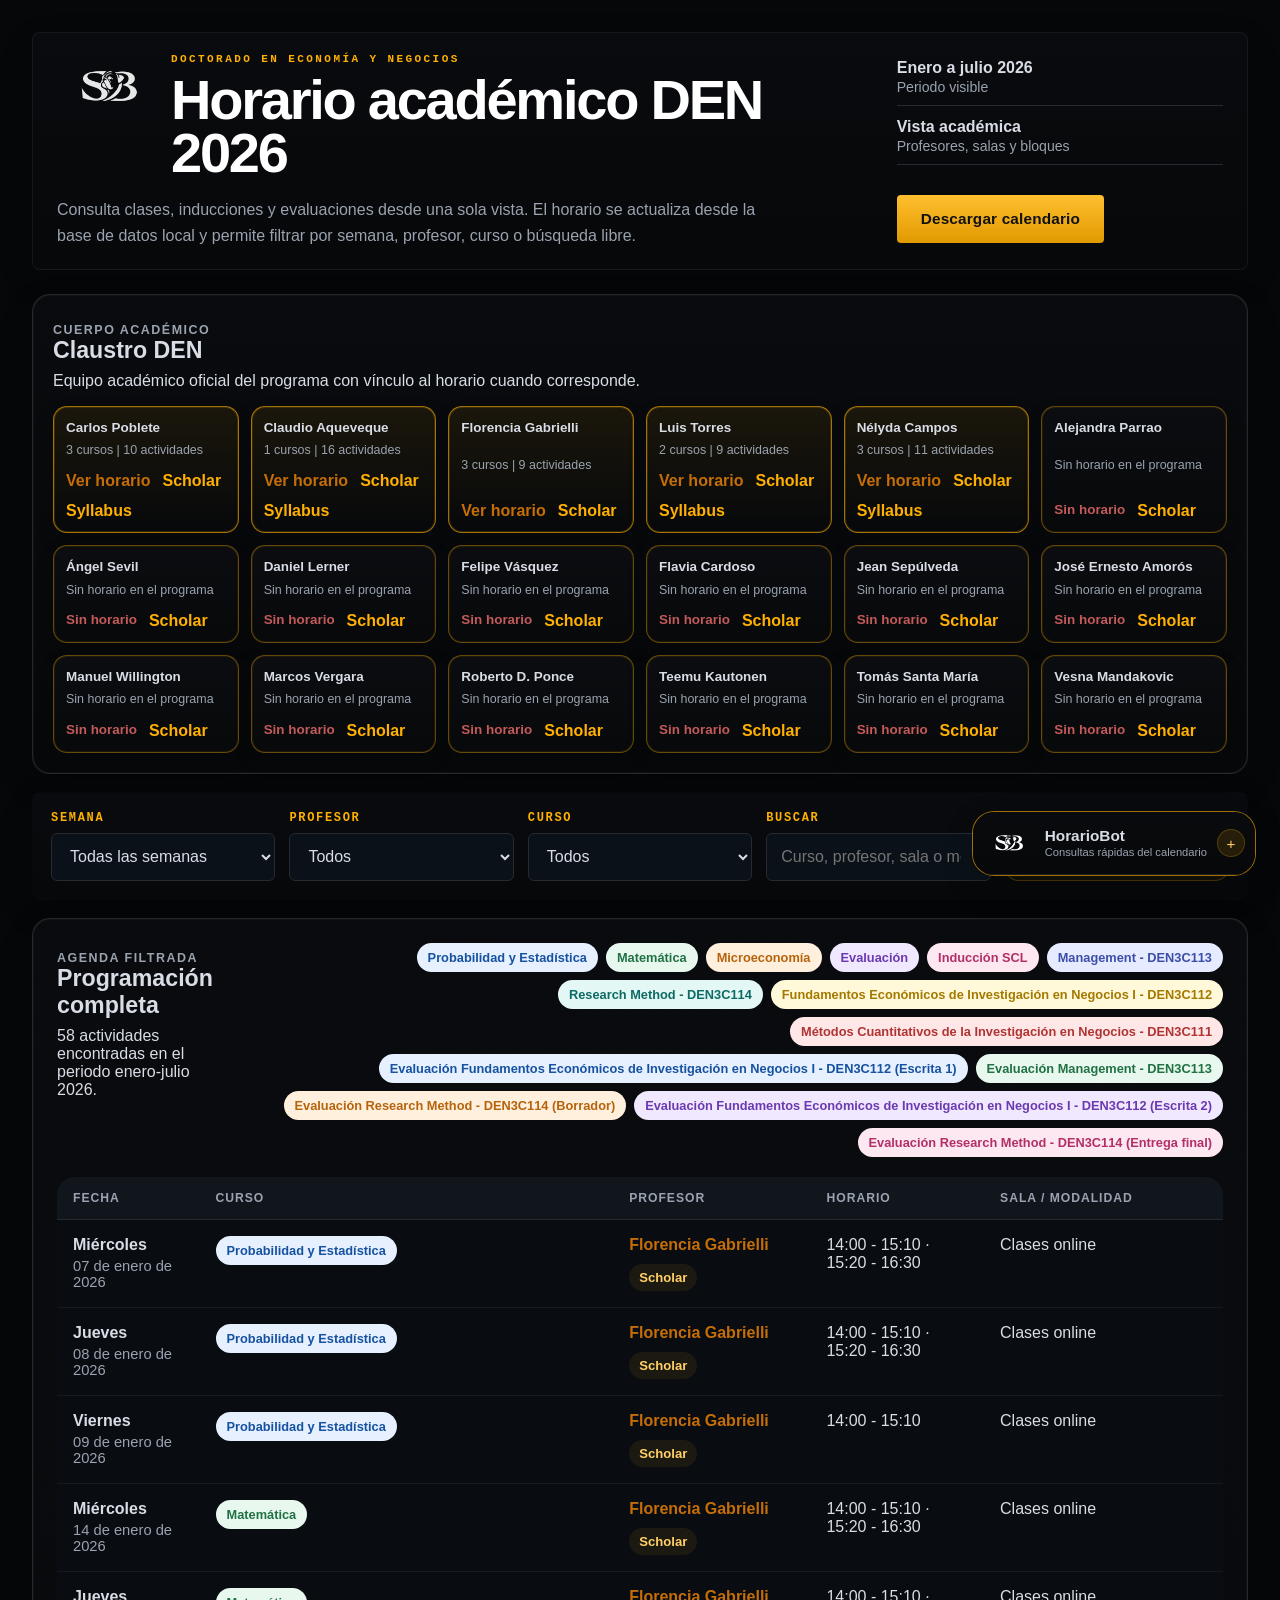
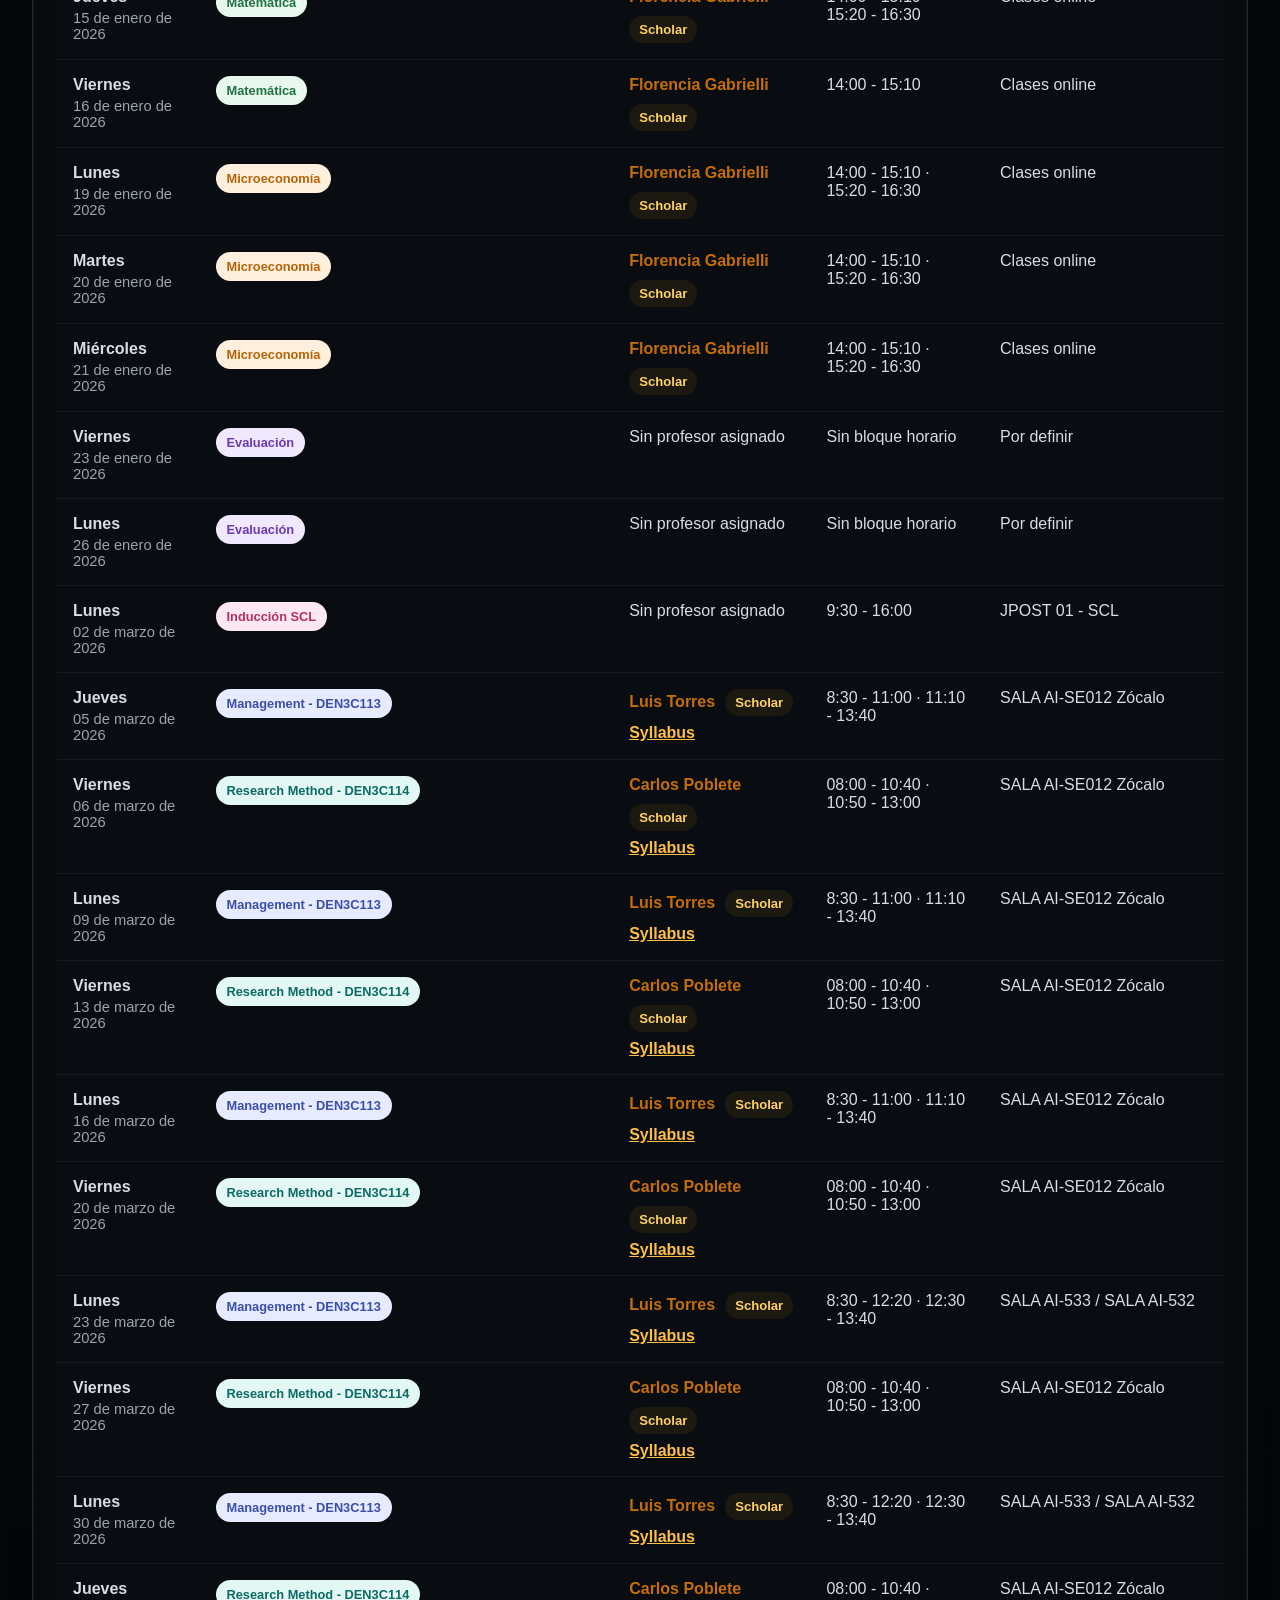
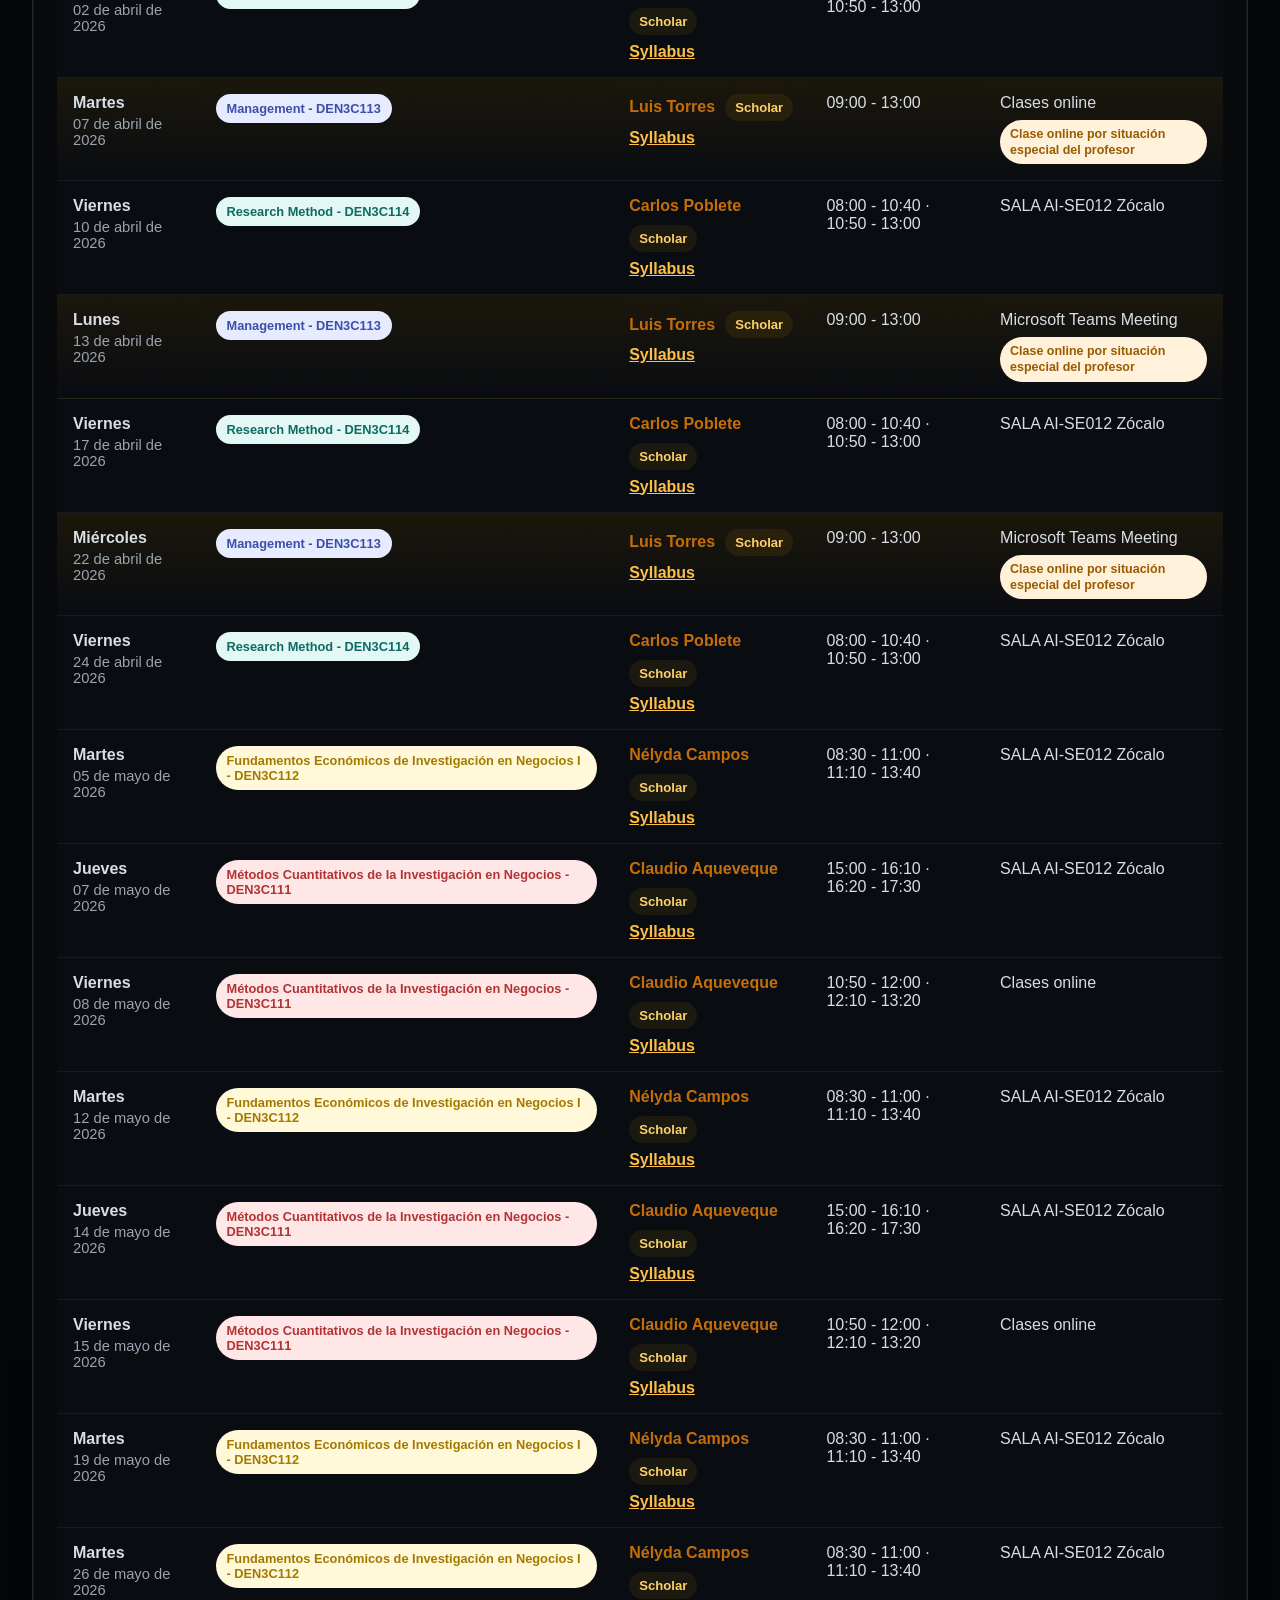
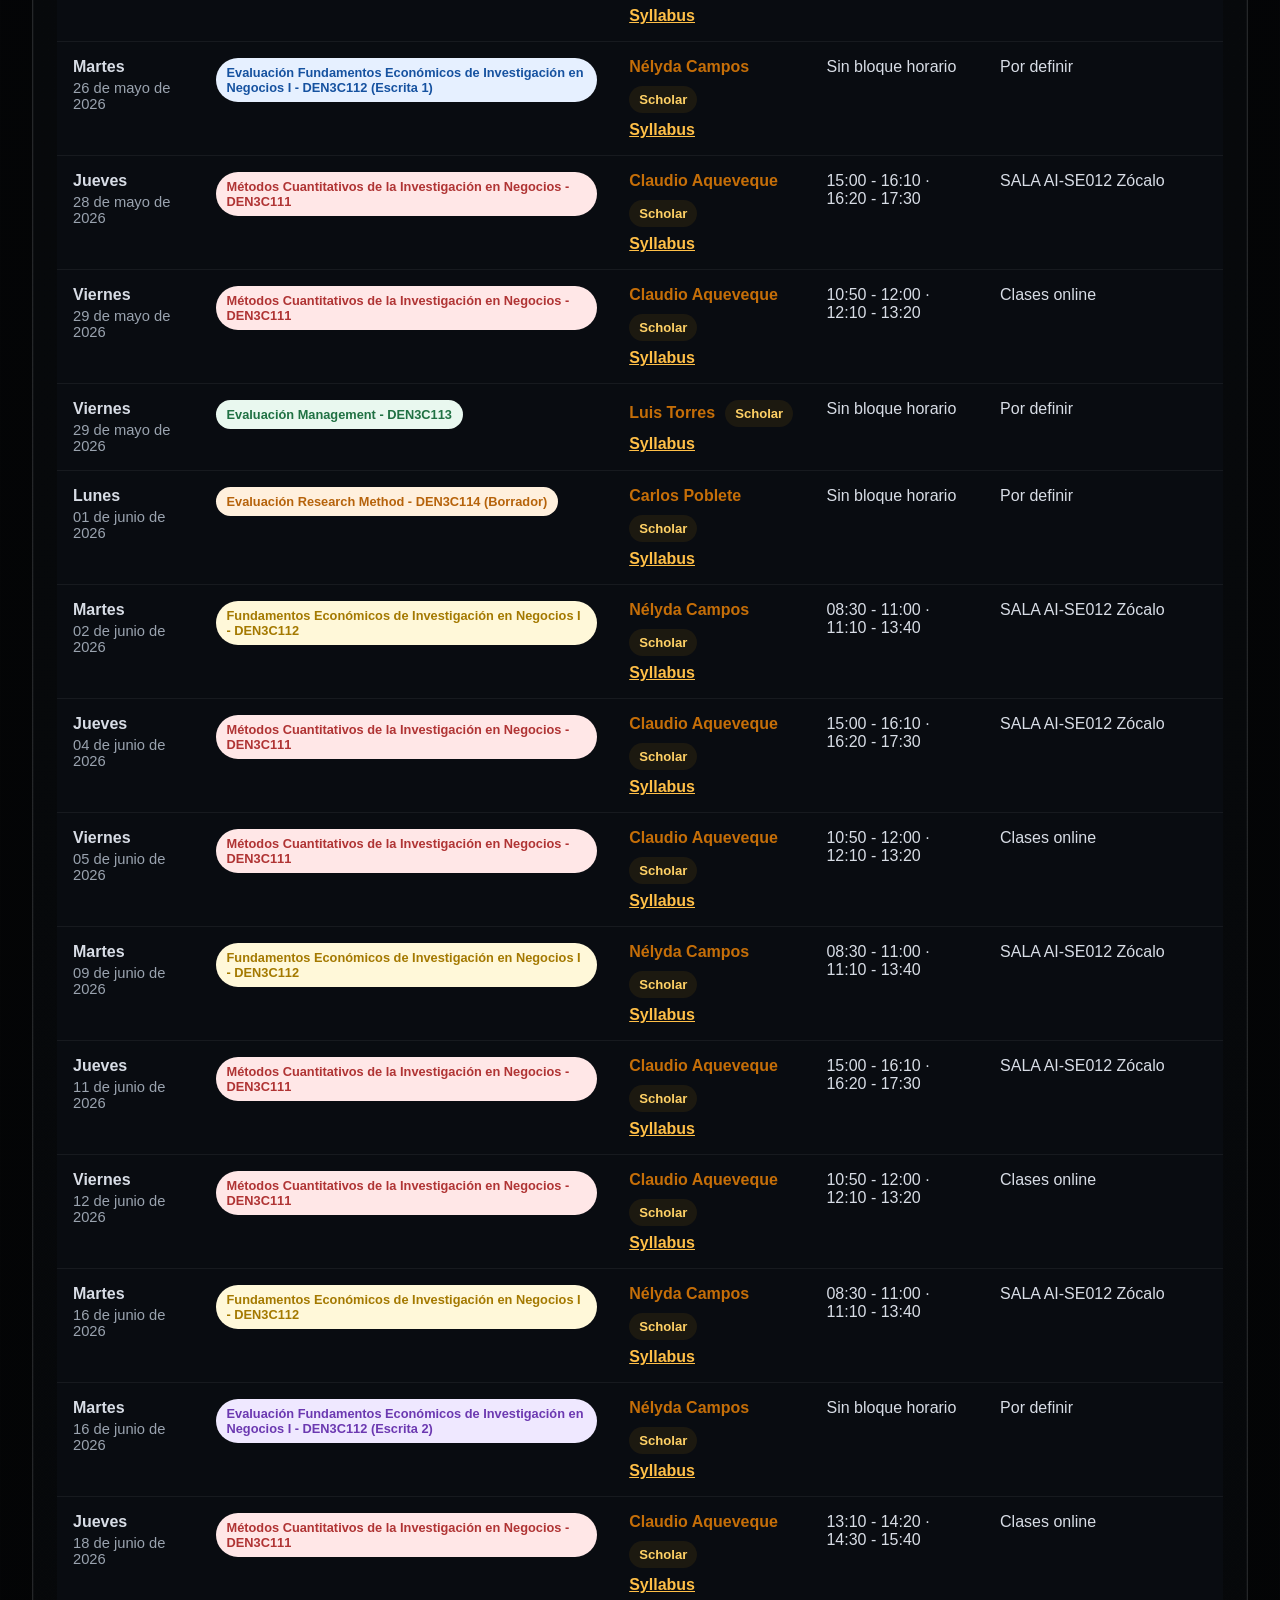
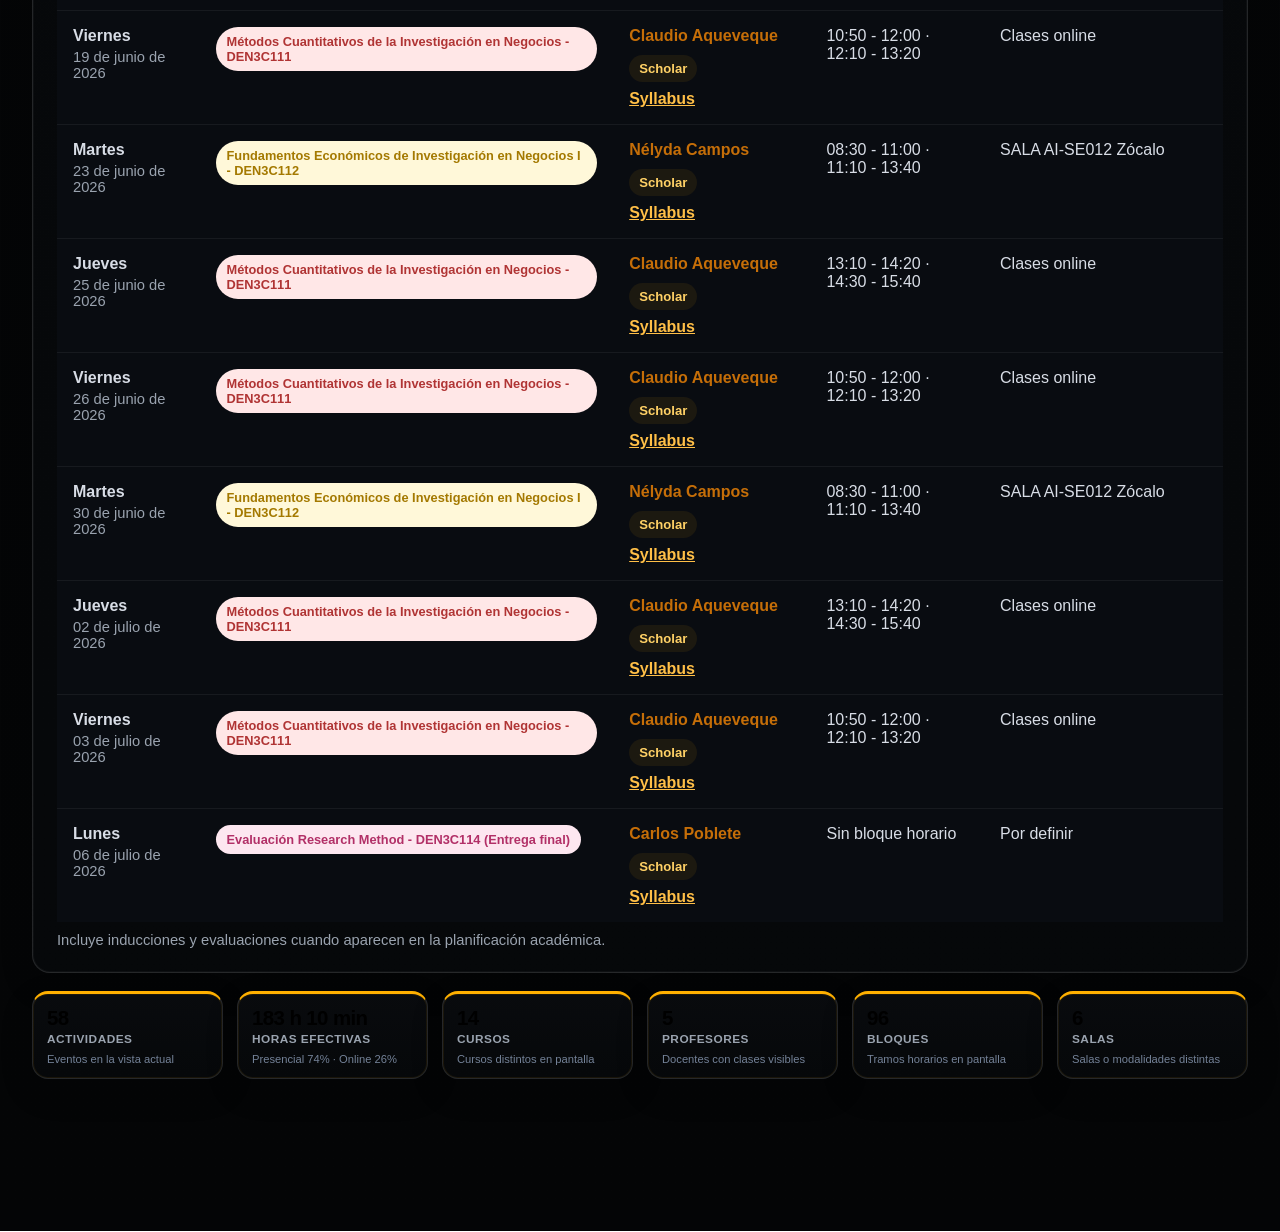
==== commit 401d97e9: "feat(syllabus): add Aqueveque course syllabus" ====
--- a/index.html
+++ b/index.html
@@ -4,10 +4,10 @@
 <meta charset="UTF-8">
 <meta name="viewport" content="width=device-width, initial-scale=1.0">
 <title>Horario DEN 2026 | Doctorado en Economía y Negocios UDD</title>
-<link rel="stylesheet" href="styles/styles.css?v=20260506b">
-<script src="scripts/schedule.js?v=20260506b" defer></script>
-<script src="scripts/portal.js?v=20260506b" defer></script>
-<script src="scripts/chatbot.js?v=20260506b" defer></script>
+<link rel="stylesheet" href="styles/styles.css?v=20260508a">
+<script src="scripts/schedule.js?v=20260508a" defer></script>
+<script src="scripts/portal.js?v=20260508a" defer></script>
+<script src="scripts/chatbot.js?v=20260508a" defer></script>
 </head>
 <body>
 <main class="container">
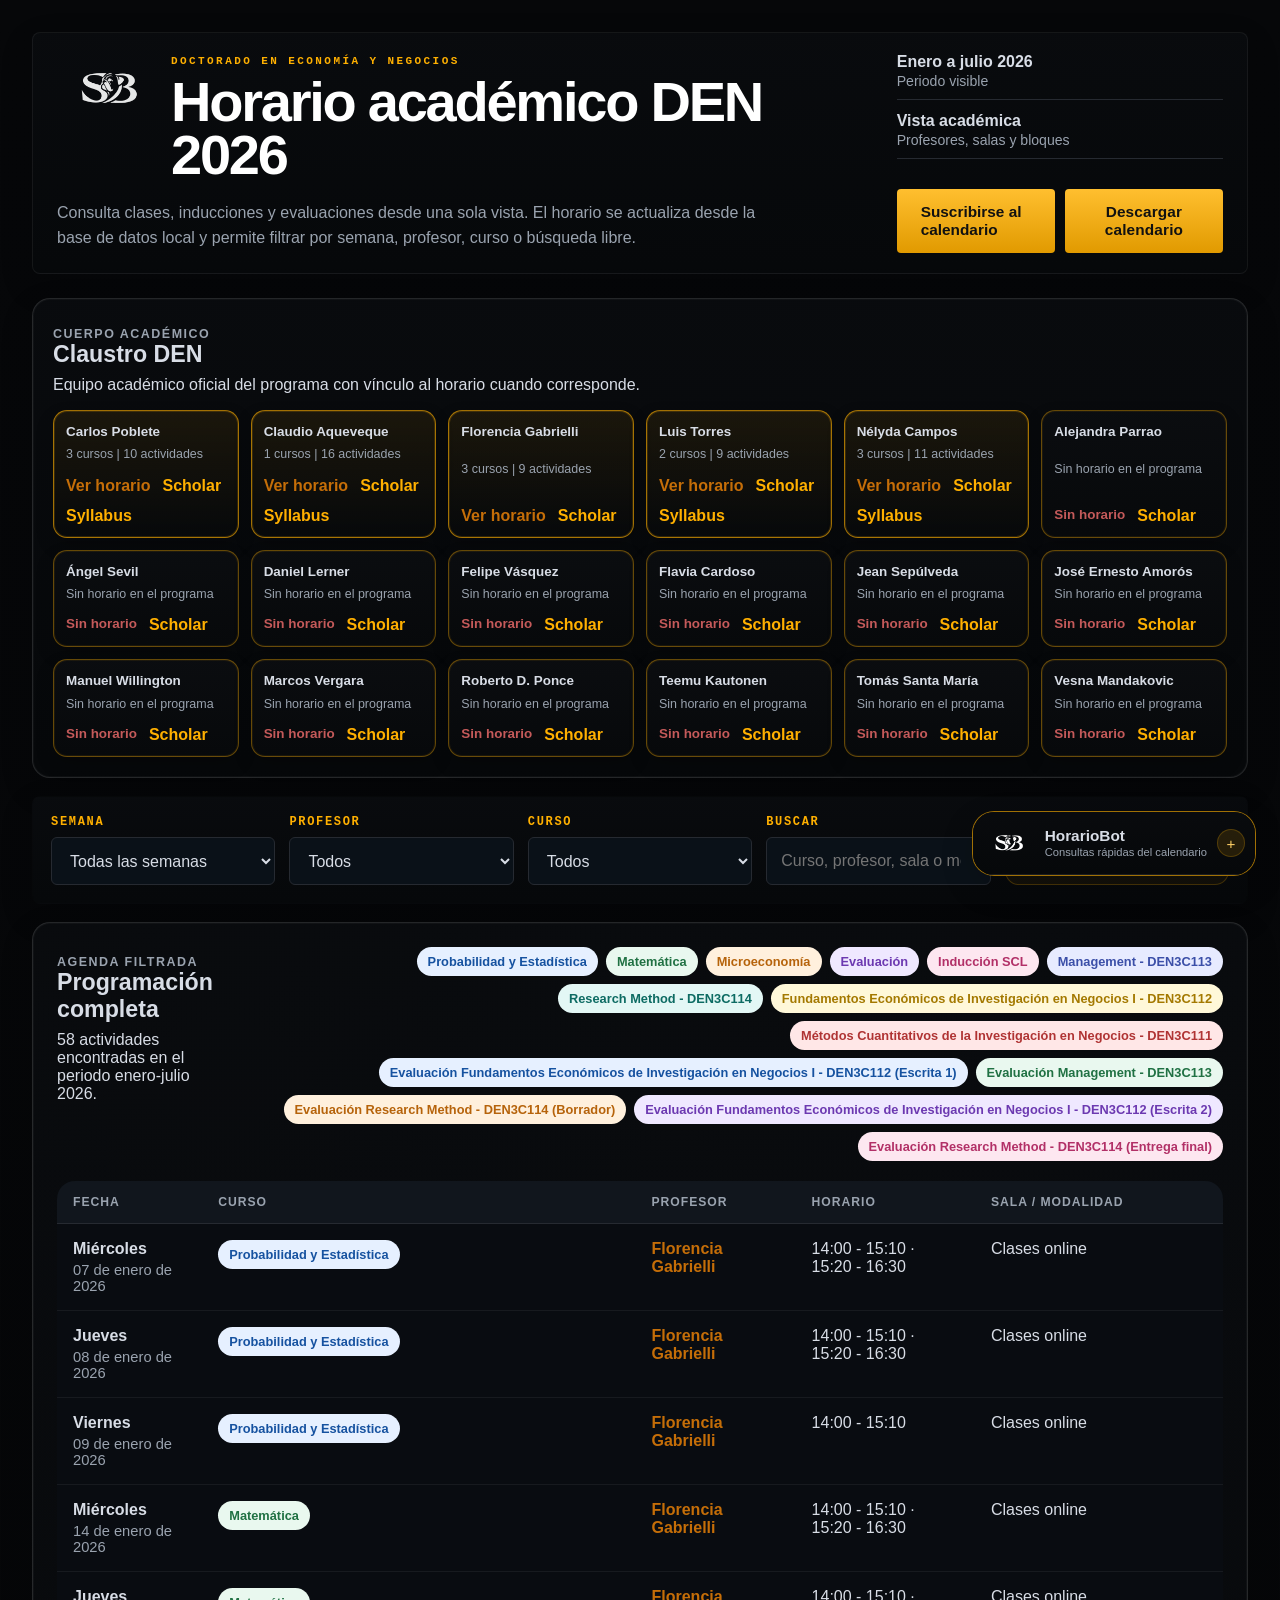
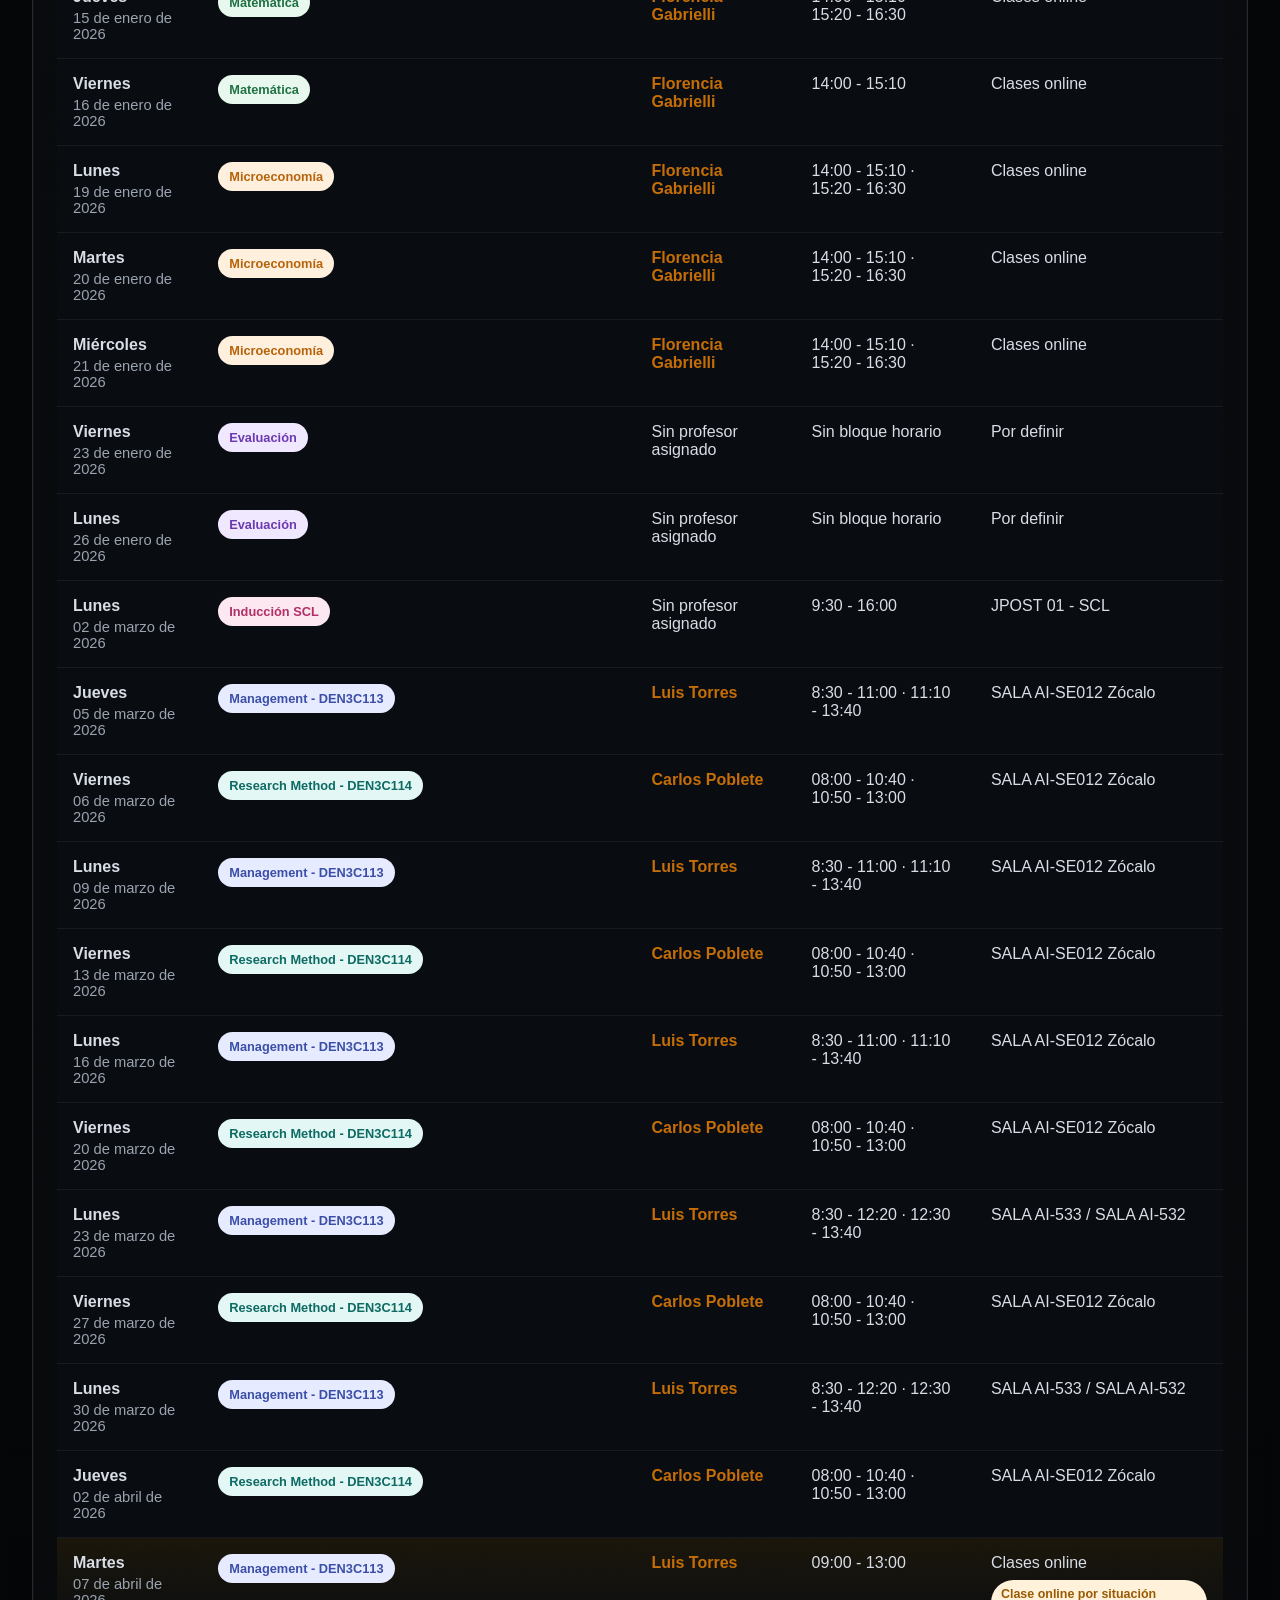
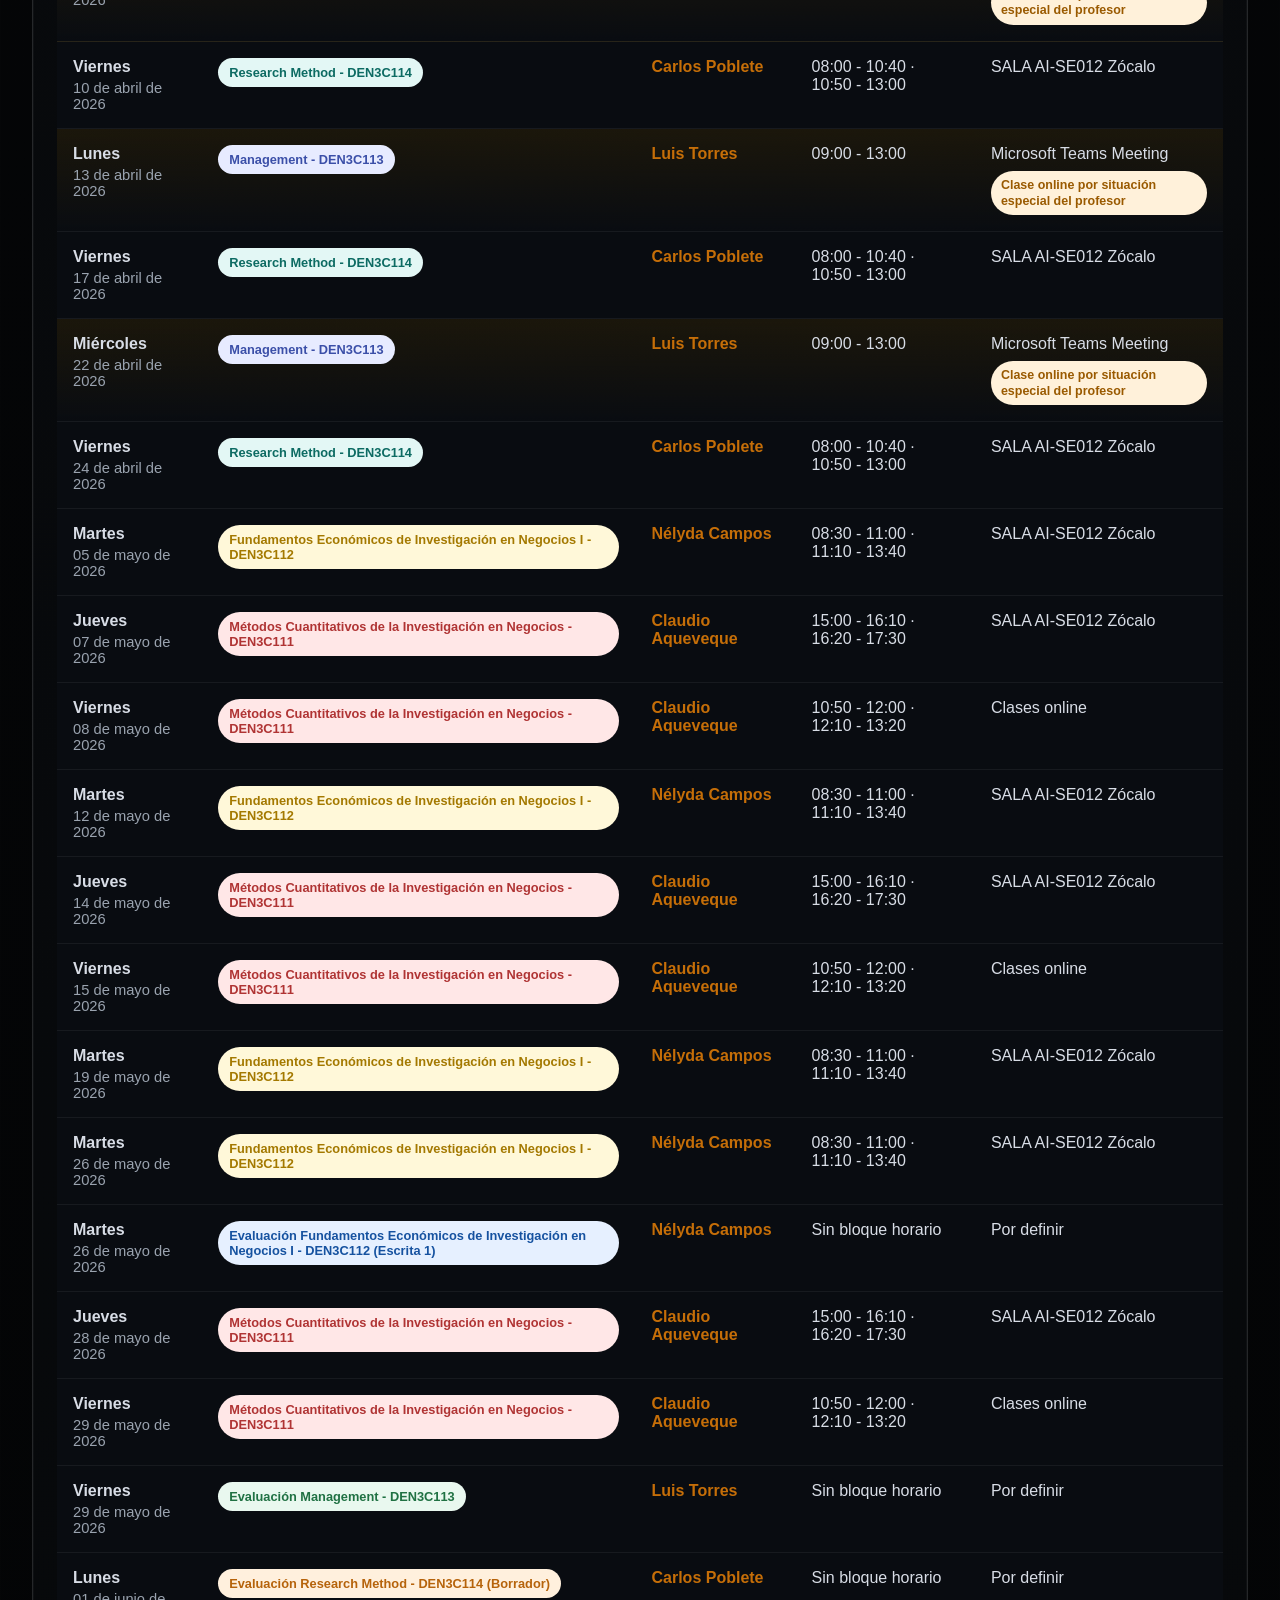
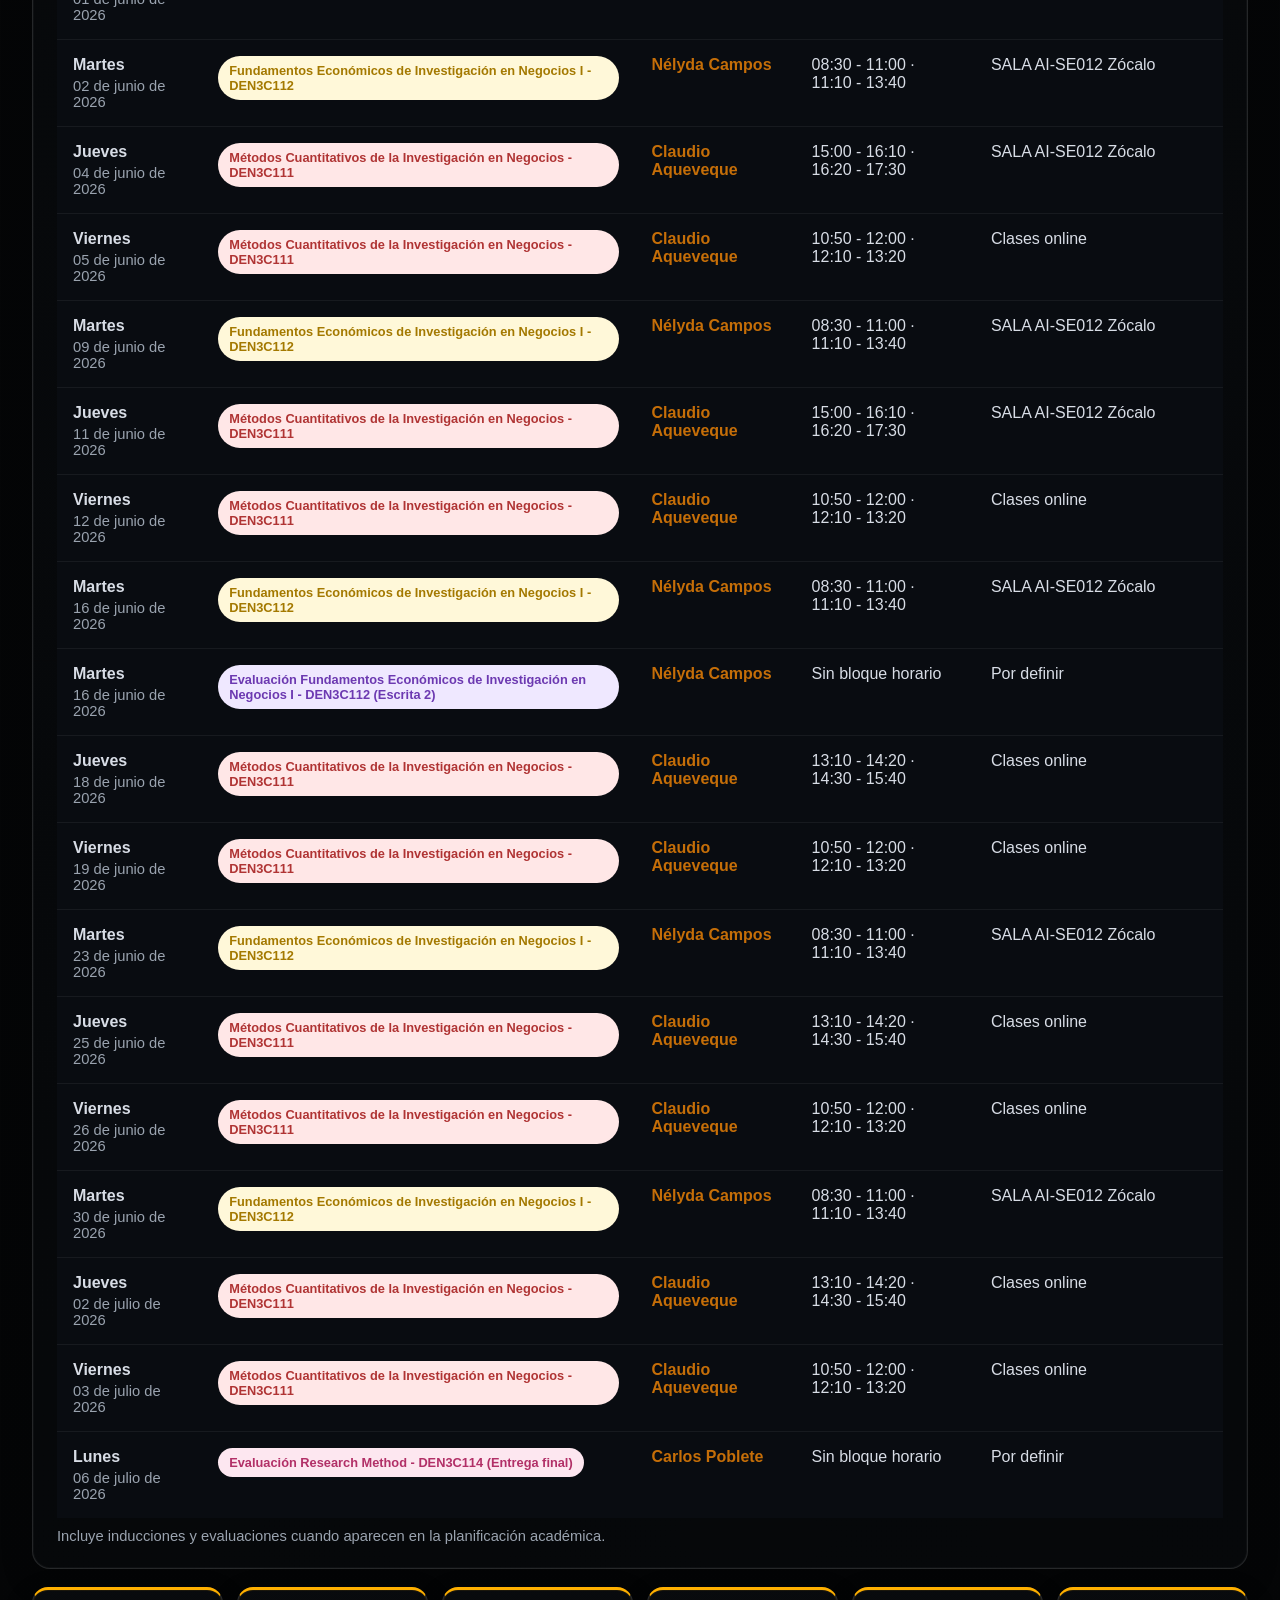
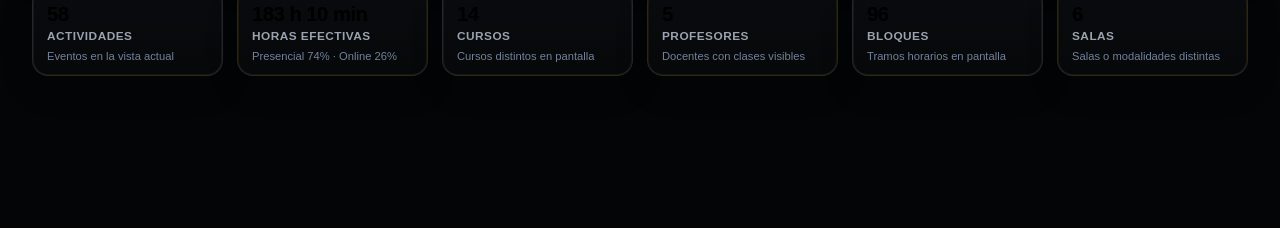
==== commit b244c13a: "feat(calendar): add subscription feed and simplify schedule table" ====
--- a/index.html
+++ b/index.html
@@ -4,10 +4,10 @@
 <meta charset="UTF-8">
 <meta name="viewport" content="width=device-width, initial-scale=1.0">
 <title>Horario DEN 2026 | Doctorado en Economía y Negocios UDD</title>
-<link rel="stylesheet" href="styles/styles.css?v=20260508a">
-<script src="scripts/schedule.js?v=20260508a" defer></script>
-<script src="scripts/portal.js?v=20260508a" defer></script>
-<script src="scripts/chatbot.js?v=20260508a" defer></script>
+<link rel="stylesheet" href="styles/styles.css?v=20260508d">
+<script src="scripts/schedule.js?v=20260508d" defer></script>
+<script src="scripts/portal.js?v=20260508d" defer></script>
+<script src="scripts/chatbot.js?v=20260508d" defer></script>
 </head>
 <body>
 <main class="container">
@@ -37,6 +37,7 @@
 <span>Profesores, salas y bloques</span>
 </article>
 <div class="meta-download-wrap">
+<a id="subscribeICS" class="meta-subscribe" href="calendar.ics">Suscribirse al calendario</a>
 <button id="downloadICS" class="meta-download" type="button">Descargar calendario</button>
 </div>
 </div>
--- a/styles/styles.css
+++ b/styles/styles.css
@@ -161,10 +161,37 @@
 
 .meta-download-wrap{
 display:flex;
+flex-wrap:nowrap;
 align-items:center;
 justify-content:flex-start;
+gap:10px;
 min-height:auto;
 padding-top:18px;
+}
+
+.meta-subscribe{
+display:inline-flex;
+align-items:center;
+justify-content:center;
+flex:1 1 0;
+min-height:48px;
+padding:14px 24px;
+border-radius:4px;
+background:linear-gradient(180deg, #ffbf2f, #e19a00);
+color:#111111;
+font-size:.96rem;
+font-weight:800;
+text-decoration:none;
+transition:transform .16s ease, box-shadow .16s ease, background .16s ease;
+border:0;
+}
+
+.meta-subscribe:hover,
+.meta-subscribe:focus-visible{
+background:linear-gradient(180deg, #ffc94c, #eba40f);
+color:#111111;
+transform:translateY(-1px);
+box-shadow:0 8px 16px rgba(0,0,0,.18);
 }
 
 .meta-download{
@@ -172,6 +199,7 @@
 display:inline-flex;
 align-items:center;
 justify-content:center;
+flex:1 1 0;
 min-height:48px;
 padding:14px 24px;
 border-radius:4px;
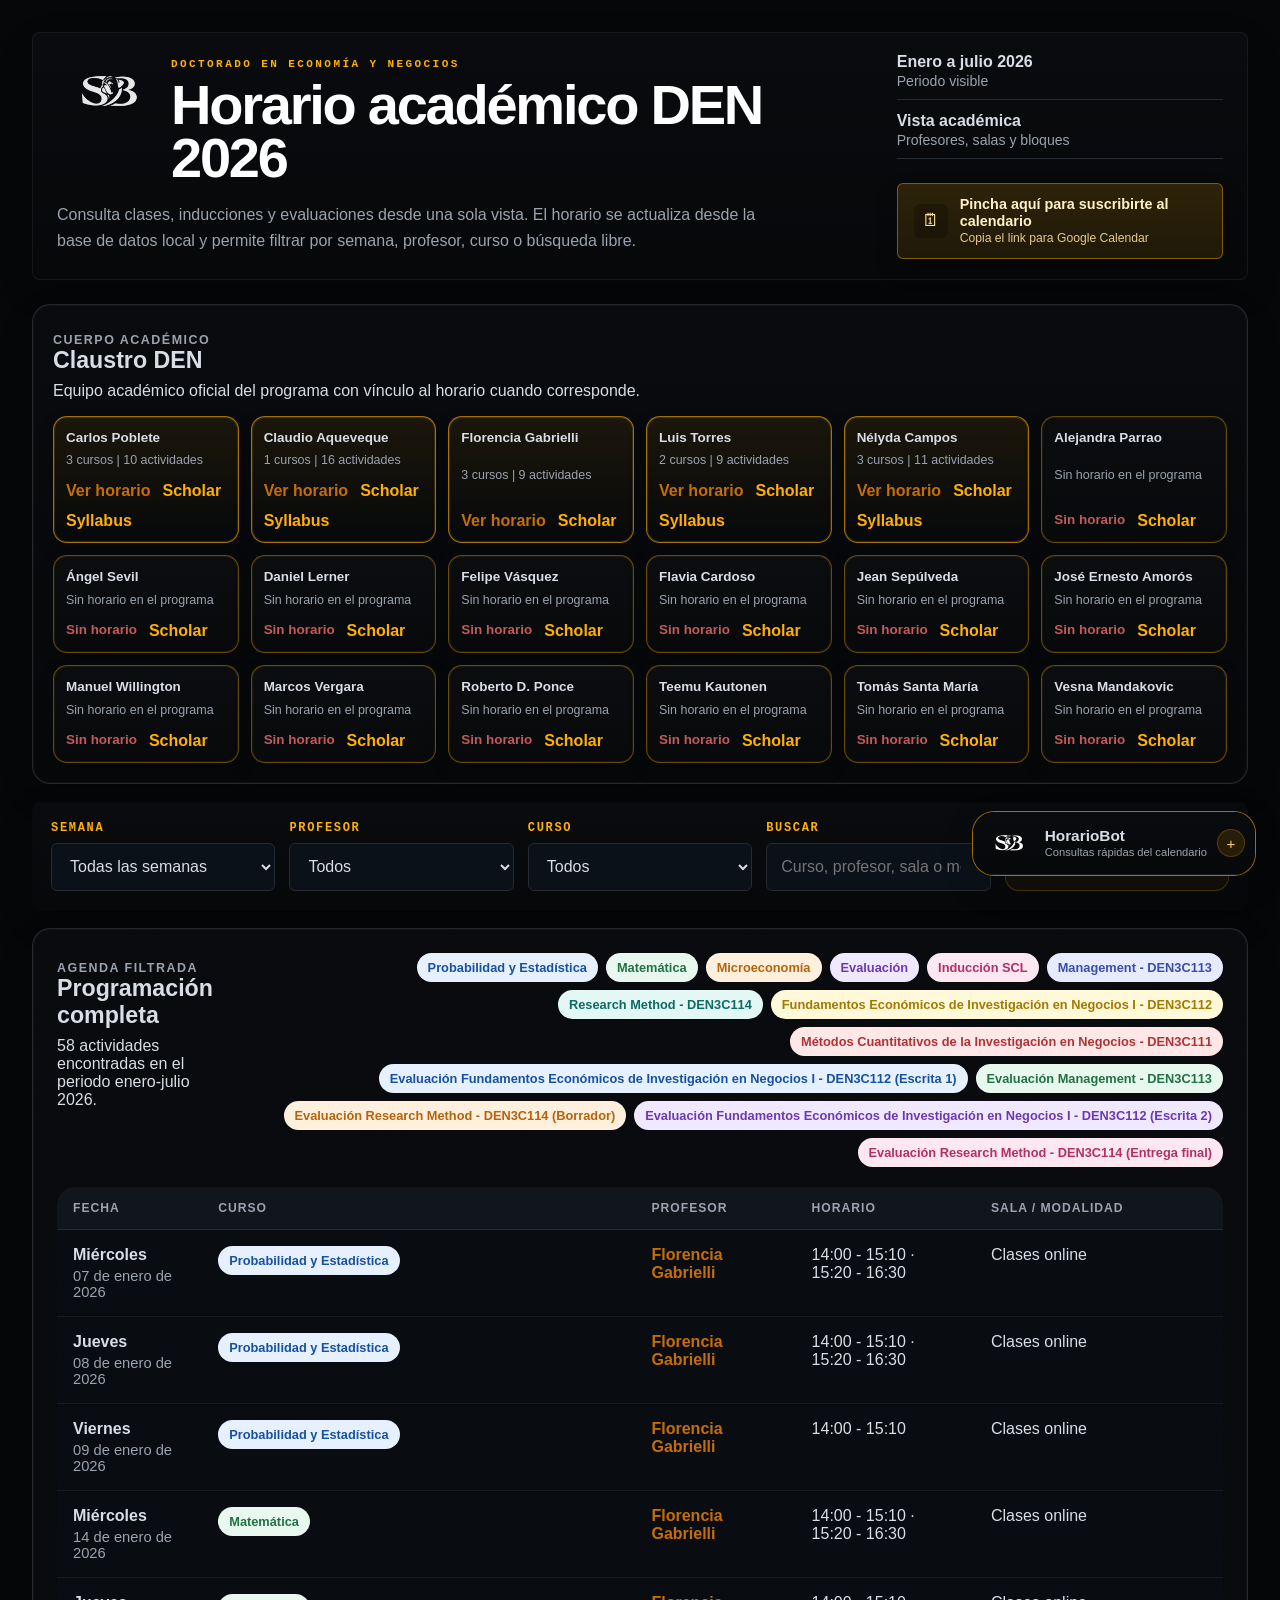
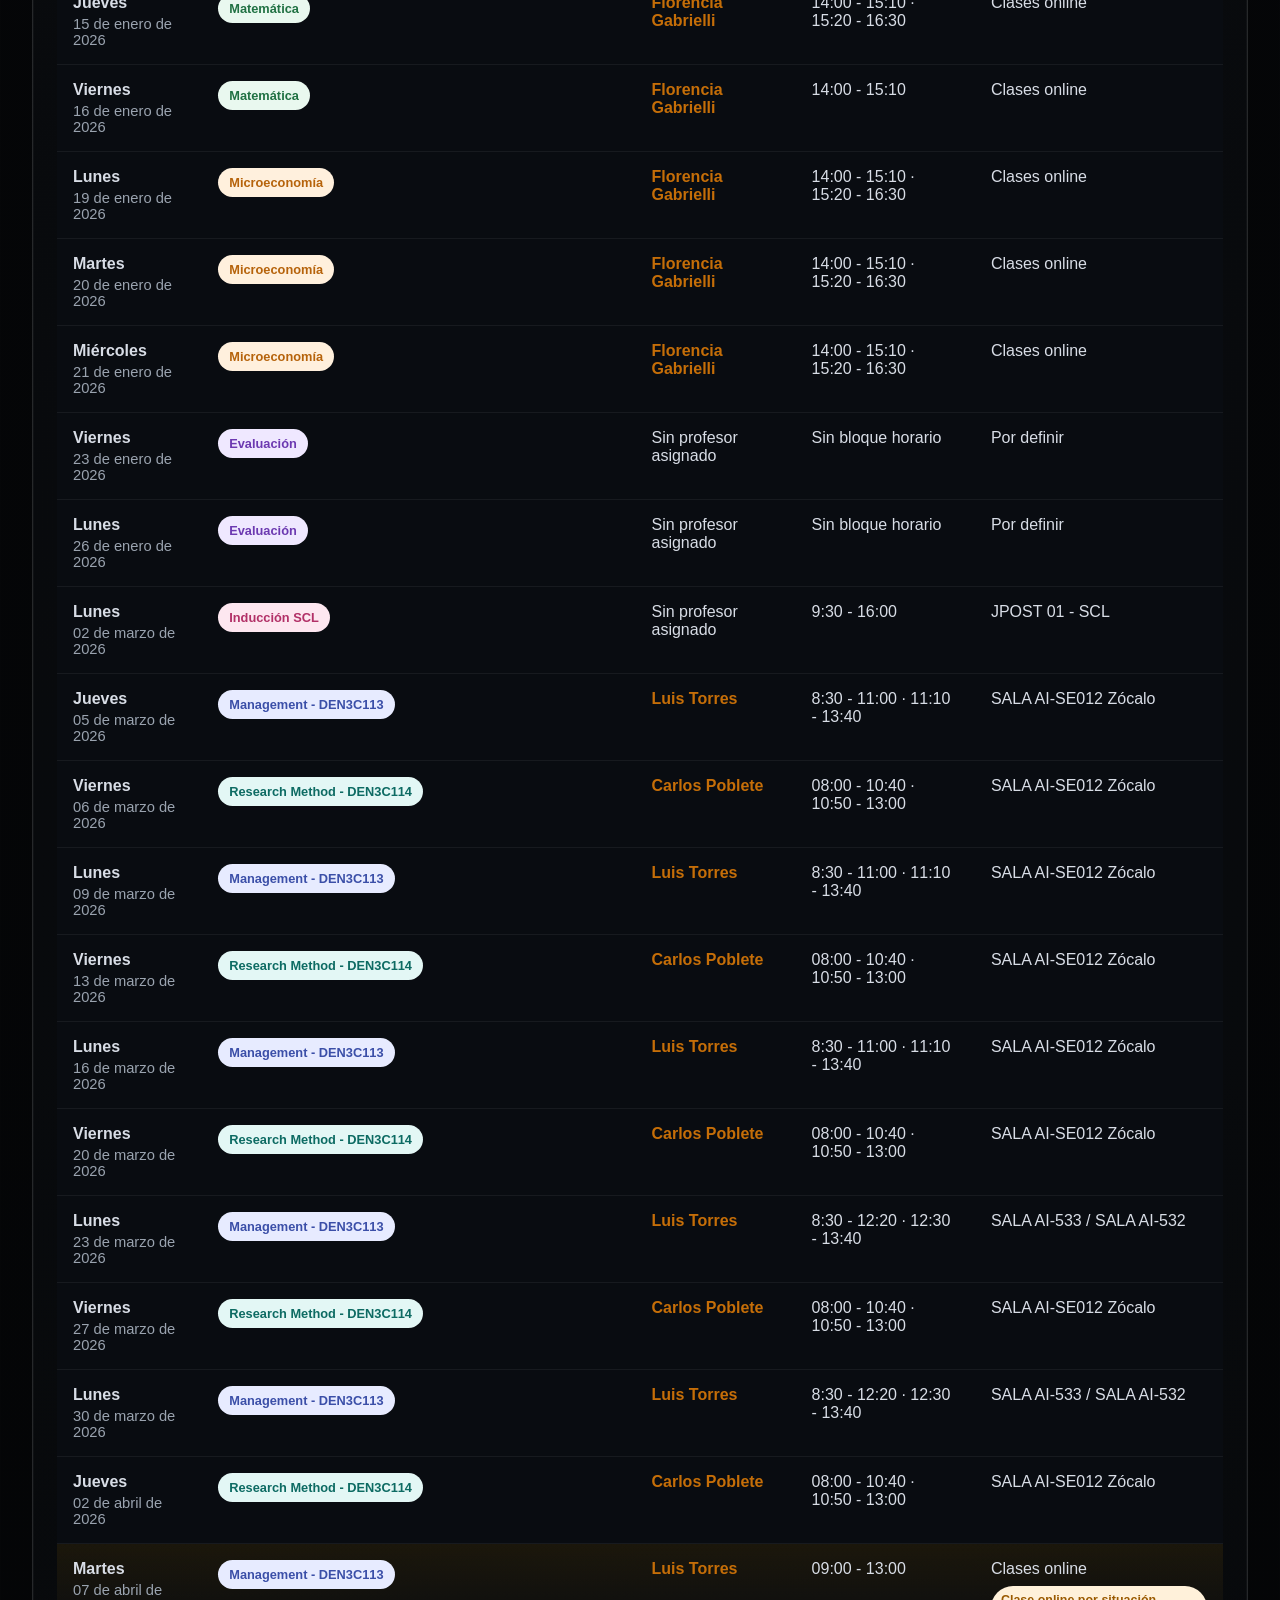
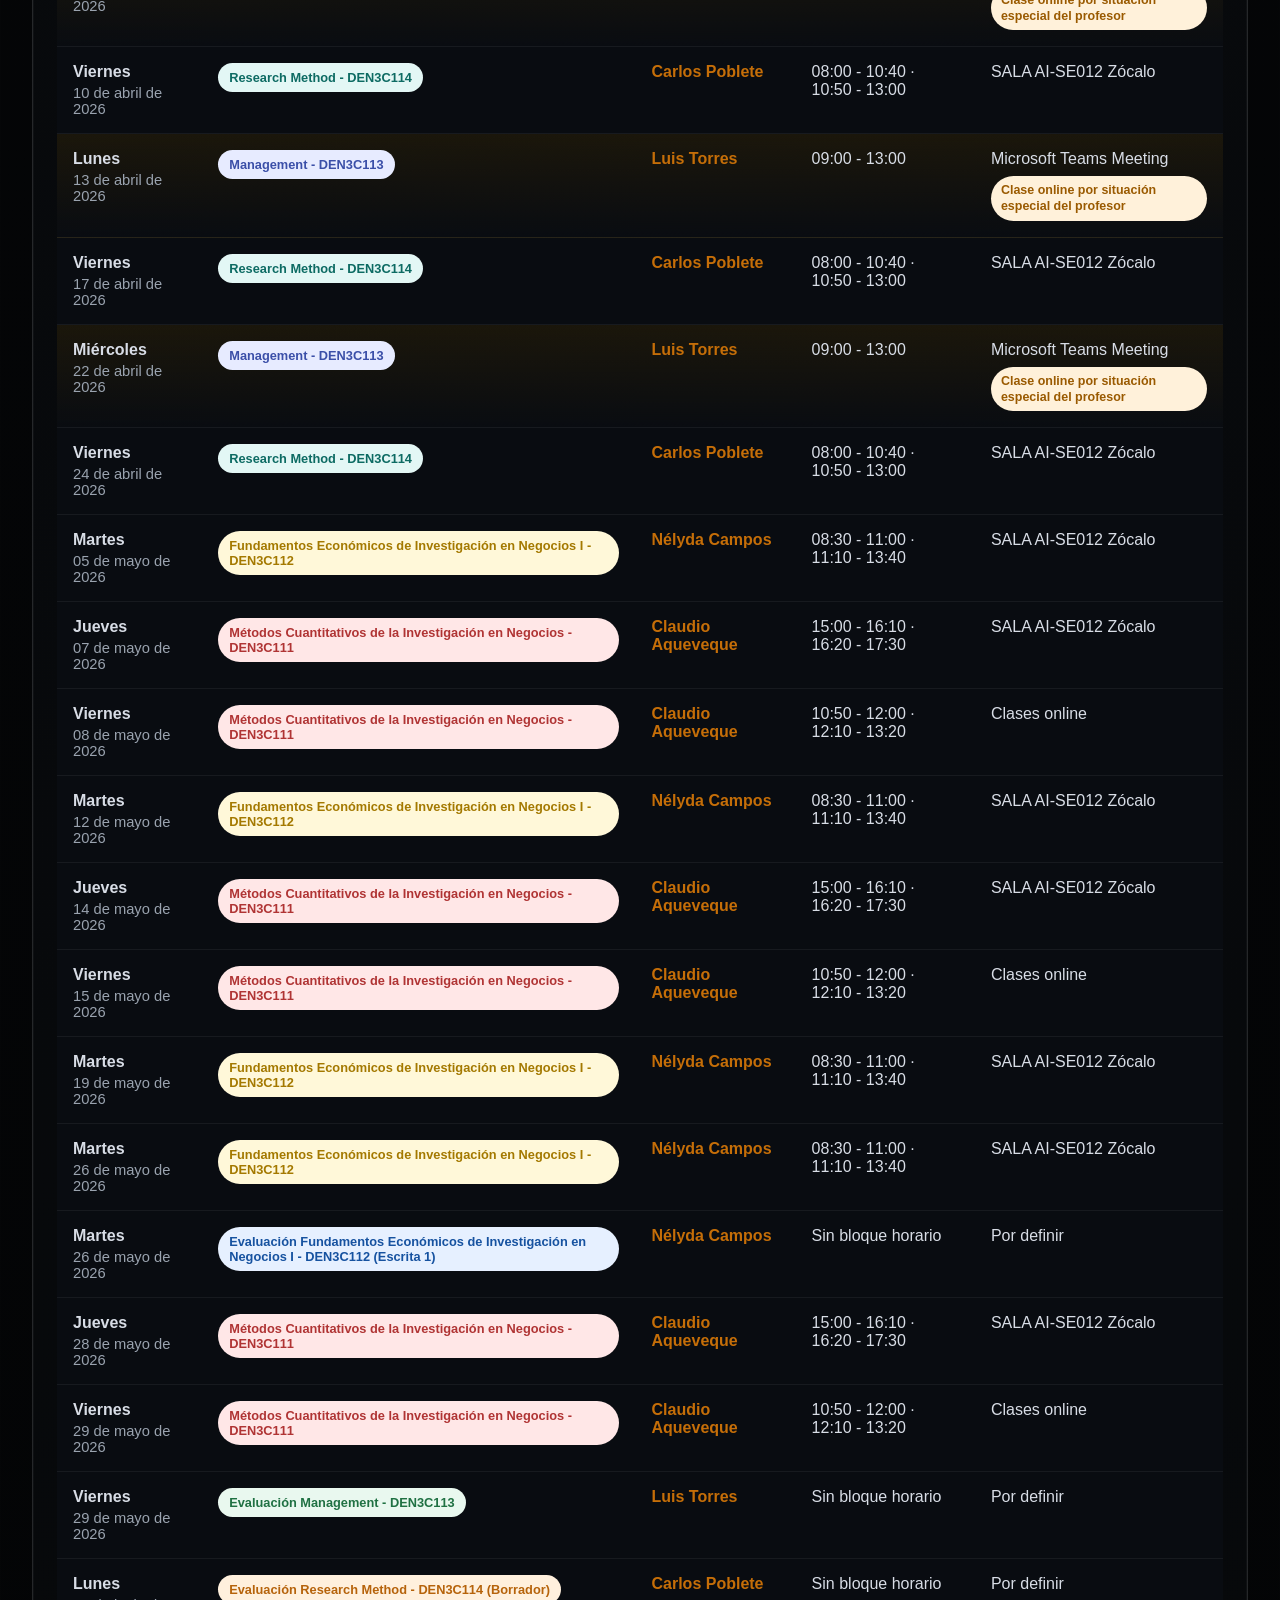
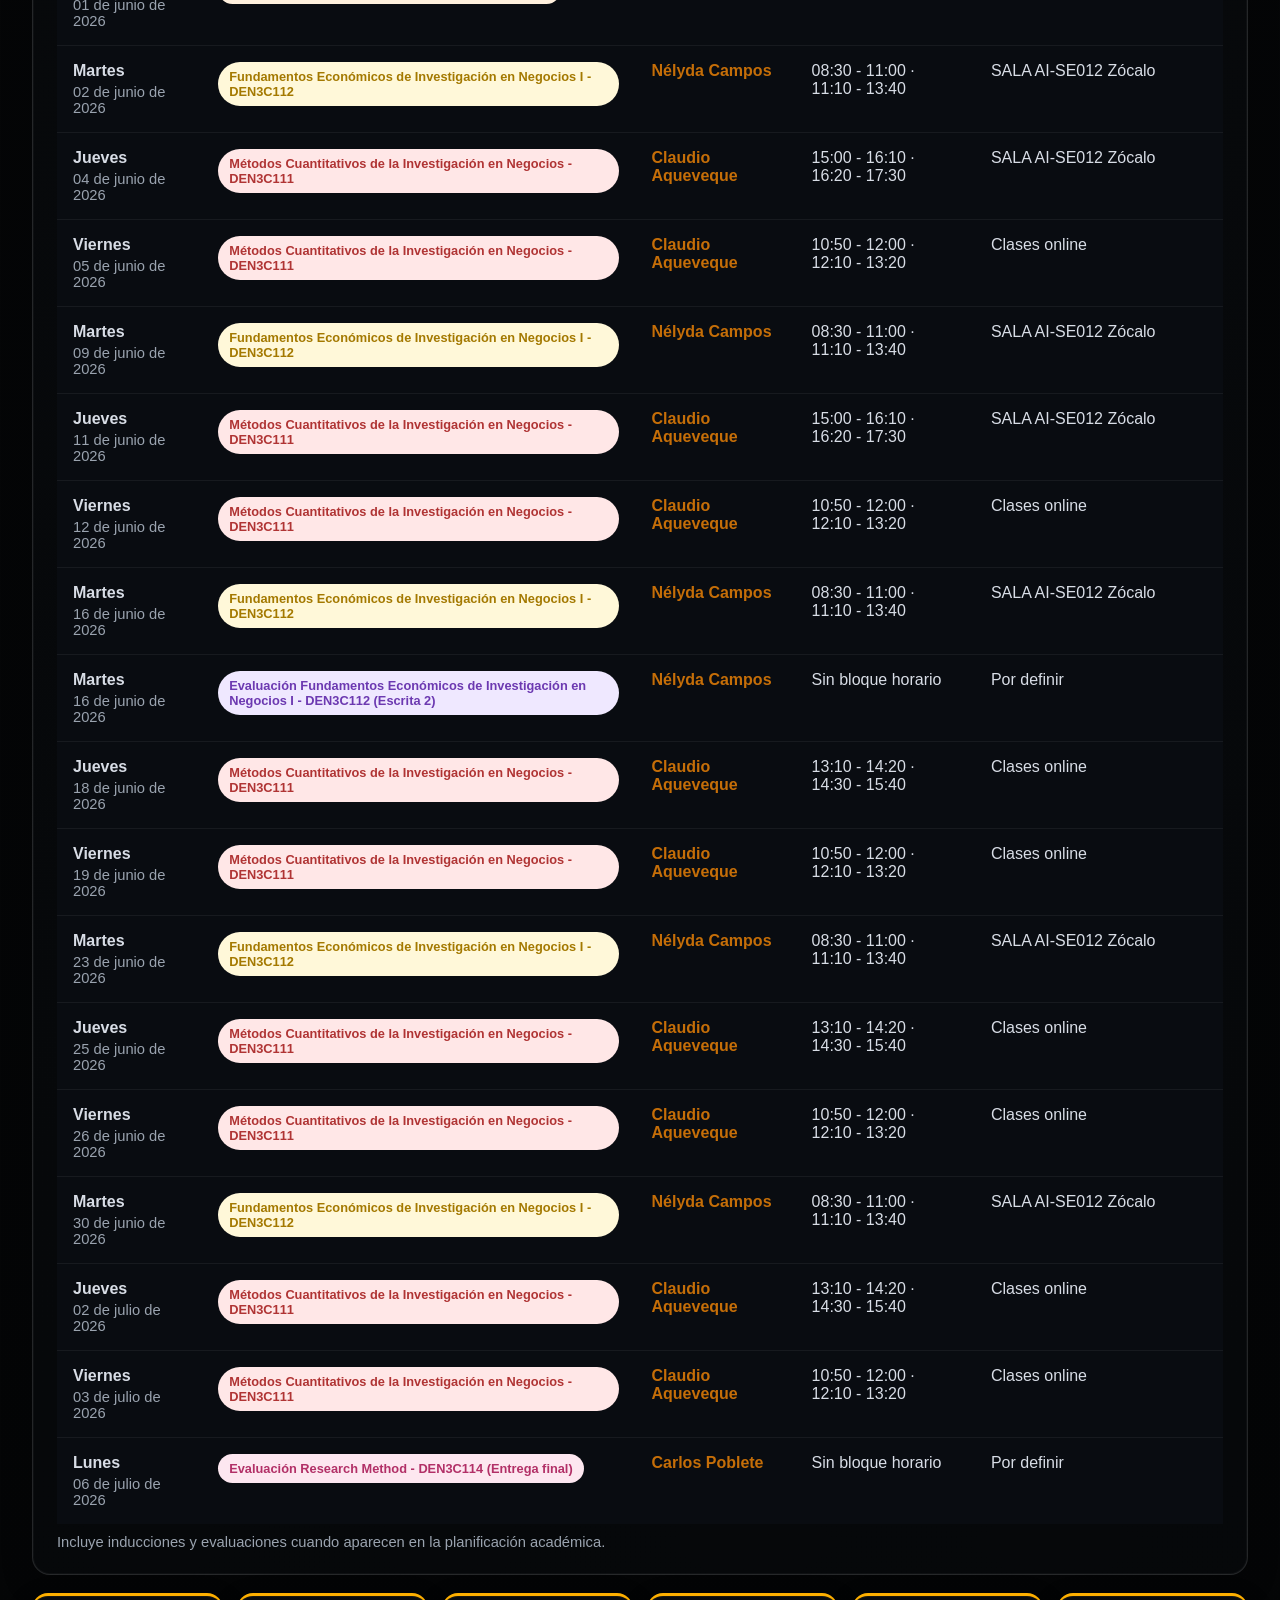
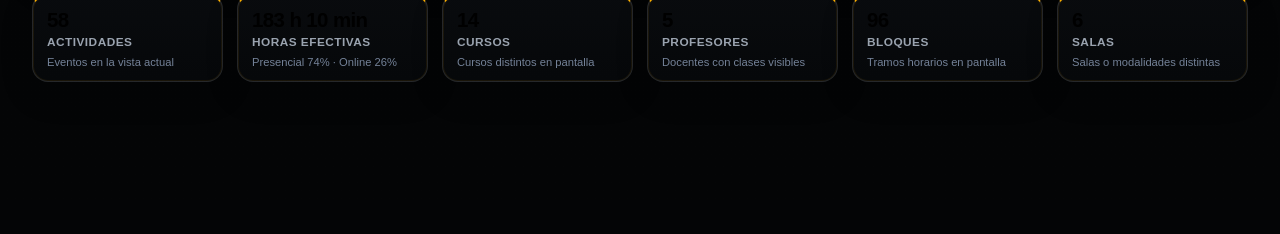
==== commit be5796d3: "feat(ui): add copy-to-clipboard calendar subscription CTA" ====
--- a/index.html
+++ b/index.html
@@ -4,10 +4,10 @@
 <meta charset="UTF-8">
 <meta name="viewport" content="width=device-width, initial-scale=1.0">
 <title>Horario DEN 2026 | Doctorado en Economía y Negocios UDD</title>
-<link rel="stylesheet" href="styles/styles.css?v=20260508d">
-<script src="scripts/schedule.js?v=20260508d" defer></script>
-<script src="scripts/portal.js?v=20260508d" defer></script>
-<script src="scripts/chatbot.js?v=20260508d" defer></script>
+<link rel="stylesheet" href="styles/styles.css?v=20260508f">
+<script src="scripts/schedule.js?v=20260508f" defer></script>
+<script src="scripts/portal.js?v=20260508f" defer></script>
+<script src="scripts/chatbot.js?v=20260508f" defer></script>
 </head>
 <body>
 <main class="container">
@@ -37,8 +37,13 @@
 <span>Profesores, salas y bloques</span>
 </article>
 <div class="meta-download-wrap">
-<a id="subscribeICS" class="meta-subscribe" href="calendar.ics">Suscribirse al calendario</a>
-<button id="downloadICS" class="meta-download" type="button">Descargar calendario</button>
+<button id="subscribeICS" class="meta-subscribe" type="button">
+<span class="meta-subscribe-icon" aria-hidden="true">🗓</span>
+<span class="meta-subscribe-copy">
+<strong>Pincha aquí para suscribirte al calendario</strong>
+<span id="subscribeHint">Copia el link para Google Calendar</span>
+</span>
+</button>
 </div>
 </div>
 </section>
--- a/styles/styles.css
+++ b/styles/styles.css
@@ -161,67 +161,73 @@
 
 .meta-download-wrap{
 display:flex;
-flex-wrap:nowrap;
+flex-wrap:wrap;
 align-items:center;
 justify-content:flex-start;
 gap:10px;
 min-height:auto;
-padding-top:18px;
+padding-top:12px;
 }
 
 .meta-subscribe{
 display:inline-flex;
 align-items:center;
-justify-content:center;
-flex:1 1 0;
-min-height:48px;
-padding:14px 24px;
-border-radius:4px;
-background:linear-gradient(180deg, #ffbf2f, #e19a00);
-color:#111111;
-font-size:.96rem;
-font-weight:800;
-text-decoration:none;
+justify-content:flex-start;
+gap:12px;
+width:100%;
+min-height:56px;
+padding:12px 16px;
+border-radius:6px;
+background:linear-gradient(180deg, rgba(255,176,0,.16), rgba(255,176,0,.1));
+color:#ffe29a;
+font:inherit;
+text-align:left;
+cursor:pointer;
 transition:transform .16s ease, box-shadow .16s ease, background .16s ease;
-border:0;
+border:1px solid rgba(255,176,0,.42);
+box-shadow:0 10px 22px rgba(0,0,0,.22);
 }
 
 .meta-subscribe:hover,
 .meta-subscribe:focus-visible{
-background:linear-gradient(180deg, #ffc94c, #eba40f);
-color:#111111;
+background:linear-gradient(180deg, rgba(255,176,0,.24), rgba(255,176,0,.14));
+color:#fff1c7;
 transform:translateY(-1px);
-box-shadow:0 8px 16px rgba(0,0,0,.18);
-}
-
-.meta-download{
-margin-top:0;
+box-shadow:0 14px 26px rgba(0,0,0,.28);
+outline:none;
+}
+
+.meta-subscribe-icon{
 display:inline-flex;
 align-items:center;
 justify-content:center;
-flex:1 1 0;
-min-height:48px;
-padding:14px 24px;
-border-radius:4px;
-background:linear-gradient(180deg, #ffbf2f, #e19a00);
-color:#111111;
-font-size:.96rem;
-font-weight:800;
-letter-spacing:.01em;
-border:0;
-box-shadow:none;
-text-shadow:none;
-text-decoration:none;
-cursor:pointer;
-transition:transform .16s ease, box-shadow .16s ease, background .16s ease;
-}
-
-.meta-download:hover,
-.meta-download:focus-visible{
-background:linear-gradient(180deg, #ffc94c, #eba40f);
-color:#111111;
-transform:translateY(-1px);
-box-shadow:0 8px 16px rgba(0,0,0,.18);
+width:34px;
+height:34px;
+border-radius:6px;
+background:rgba(0,0,0,.24);
+font-size:1.1rem;
+flex:0 0 auto;
+}
+
+.meta-subscribe-copy{
+display:flex;
+flex-direction:column;
+gap:2px;
+min-width:0;
+}
+
+.meta-subscribe-copy strong{
+display:block;
+font-size:.9rem;
+line-height:1.15;
+color:#fff1c7;
+}
+
+.meta-subscribe-copy span{
+display:block;
+font-size:.76rem;
+line-height:1.2;
+color:rgba(255,226,154,.88);
 }
 
 .workspace{
